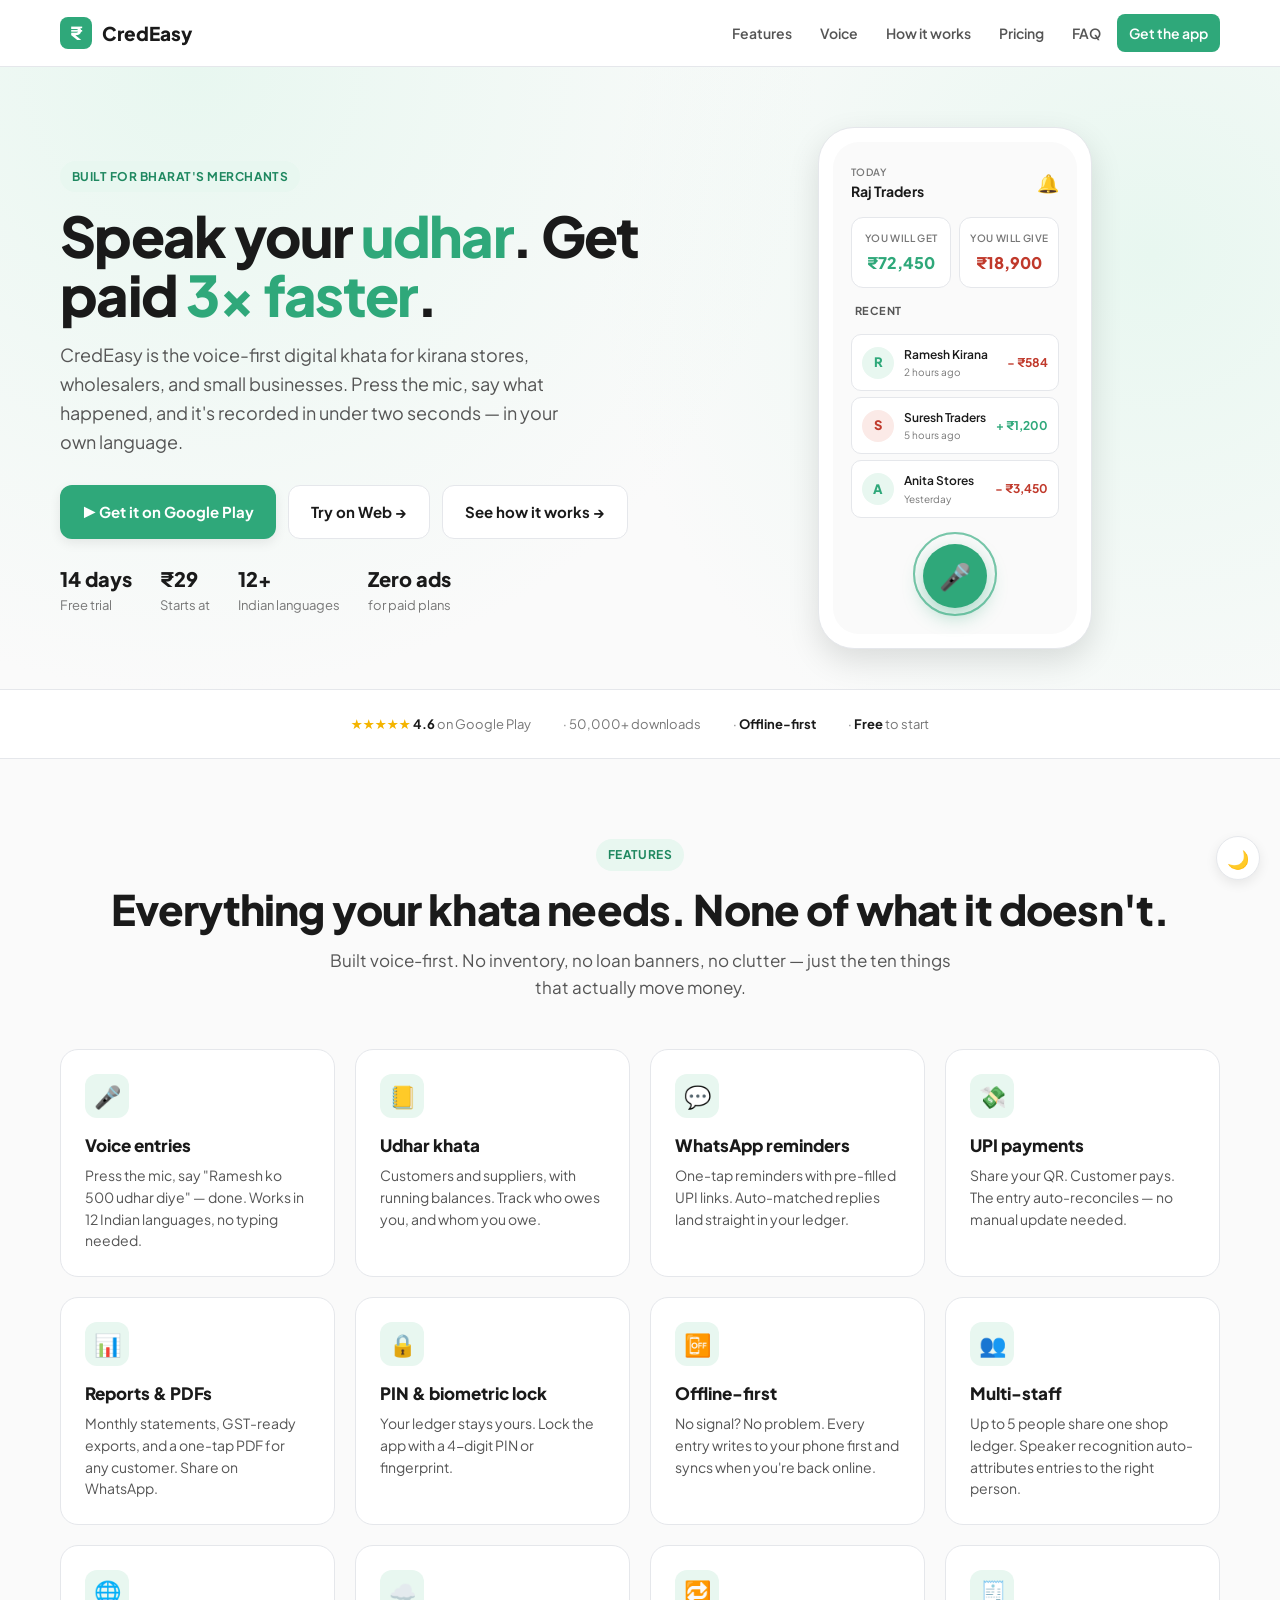
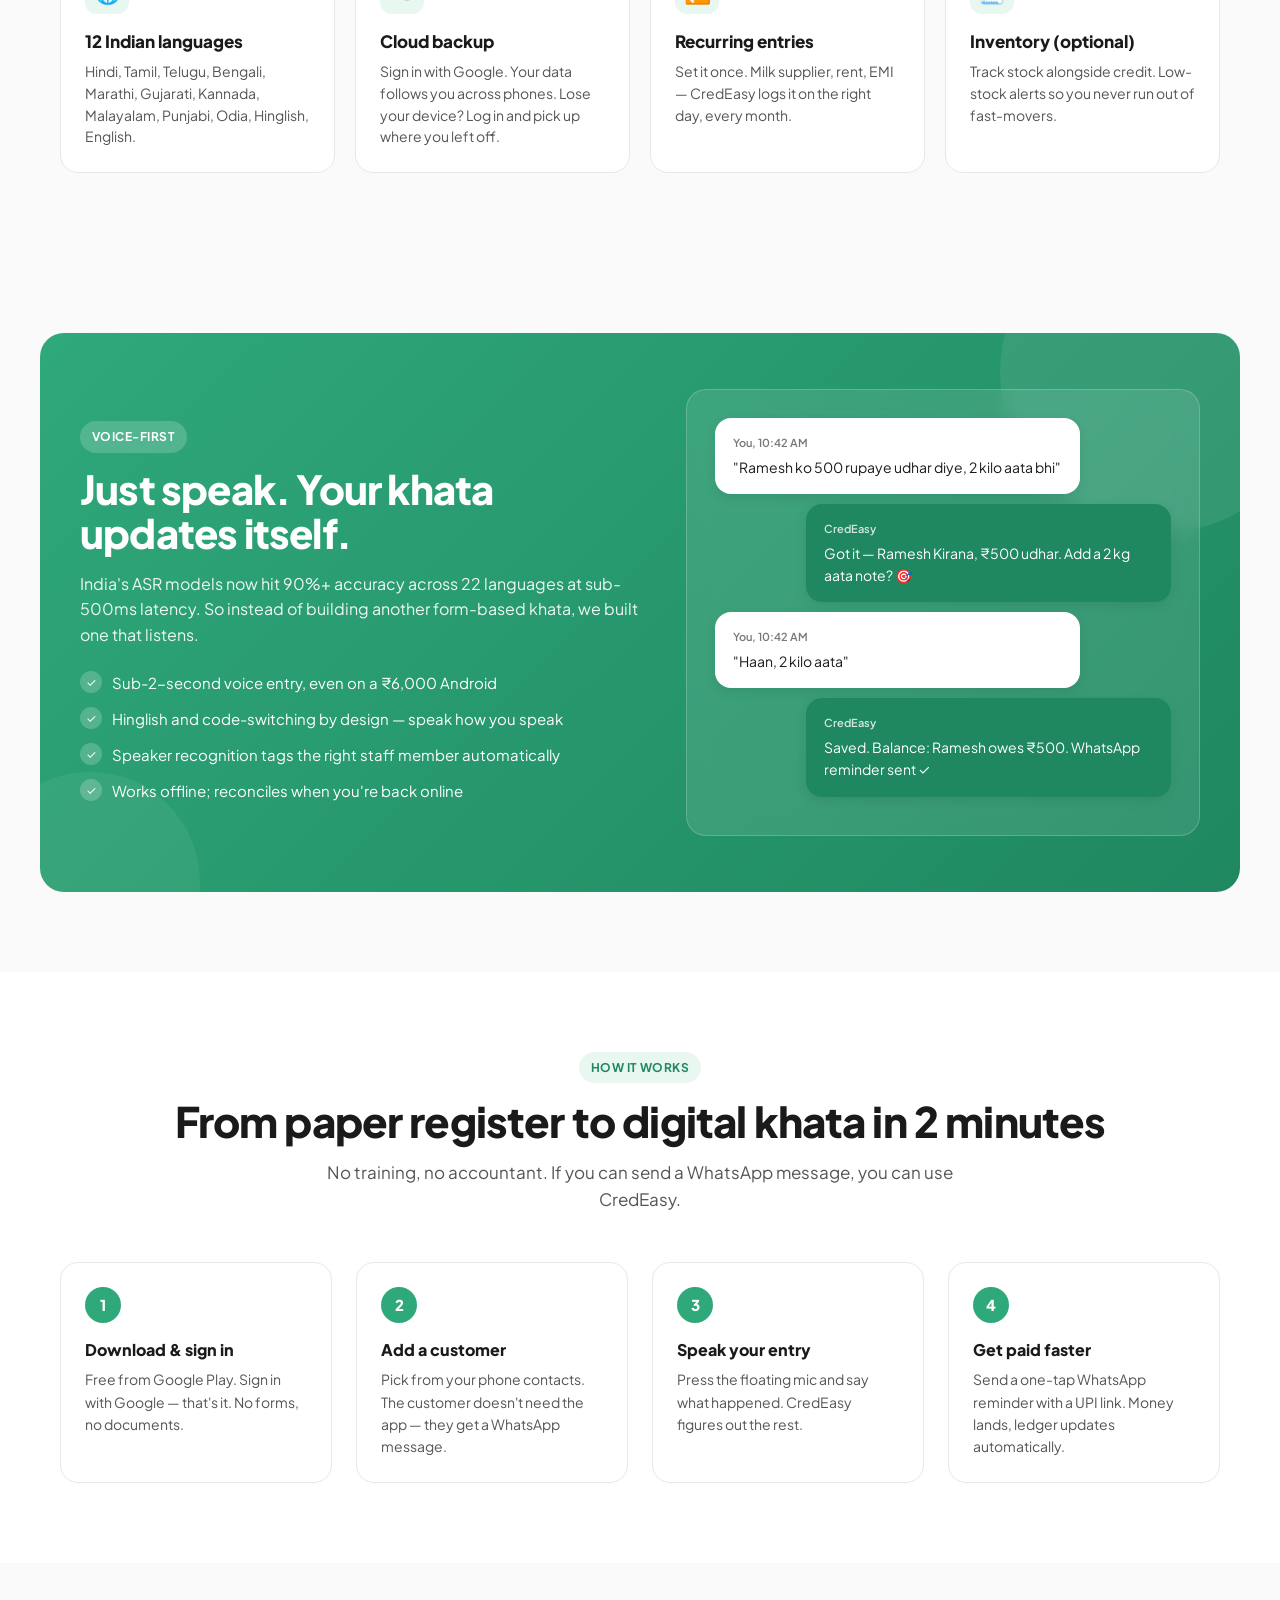
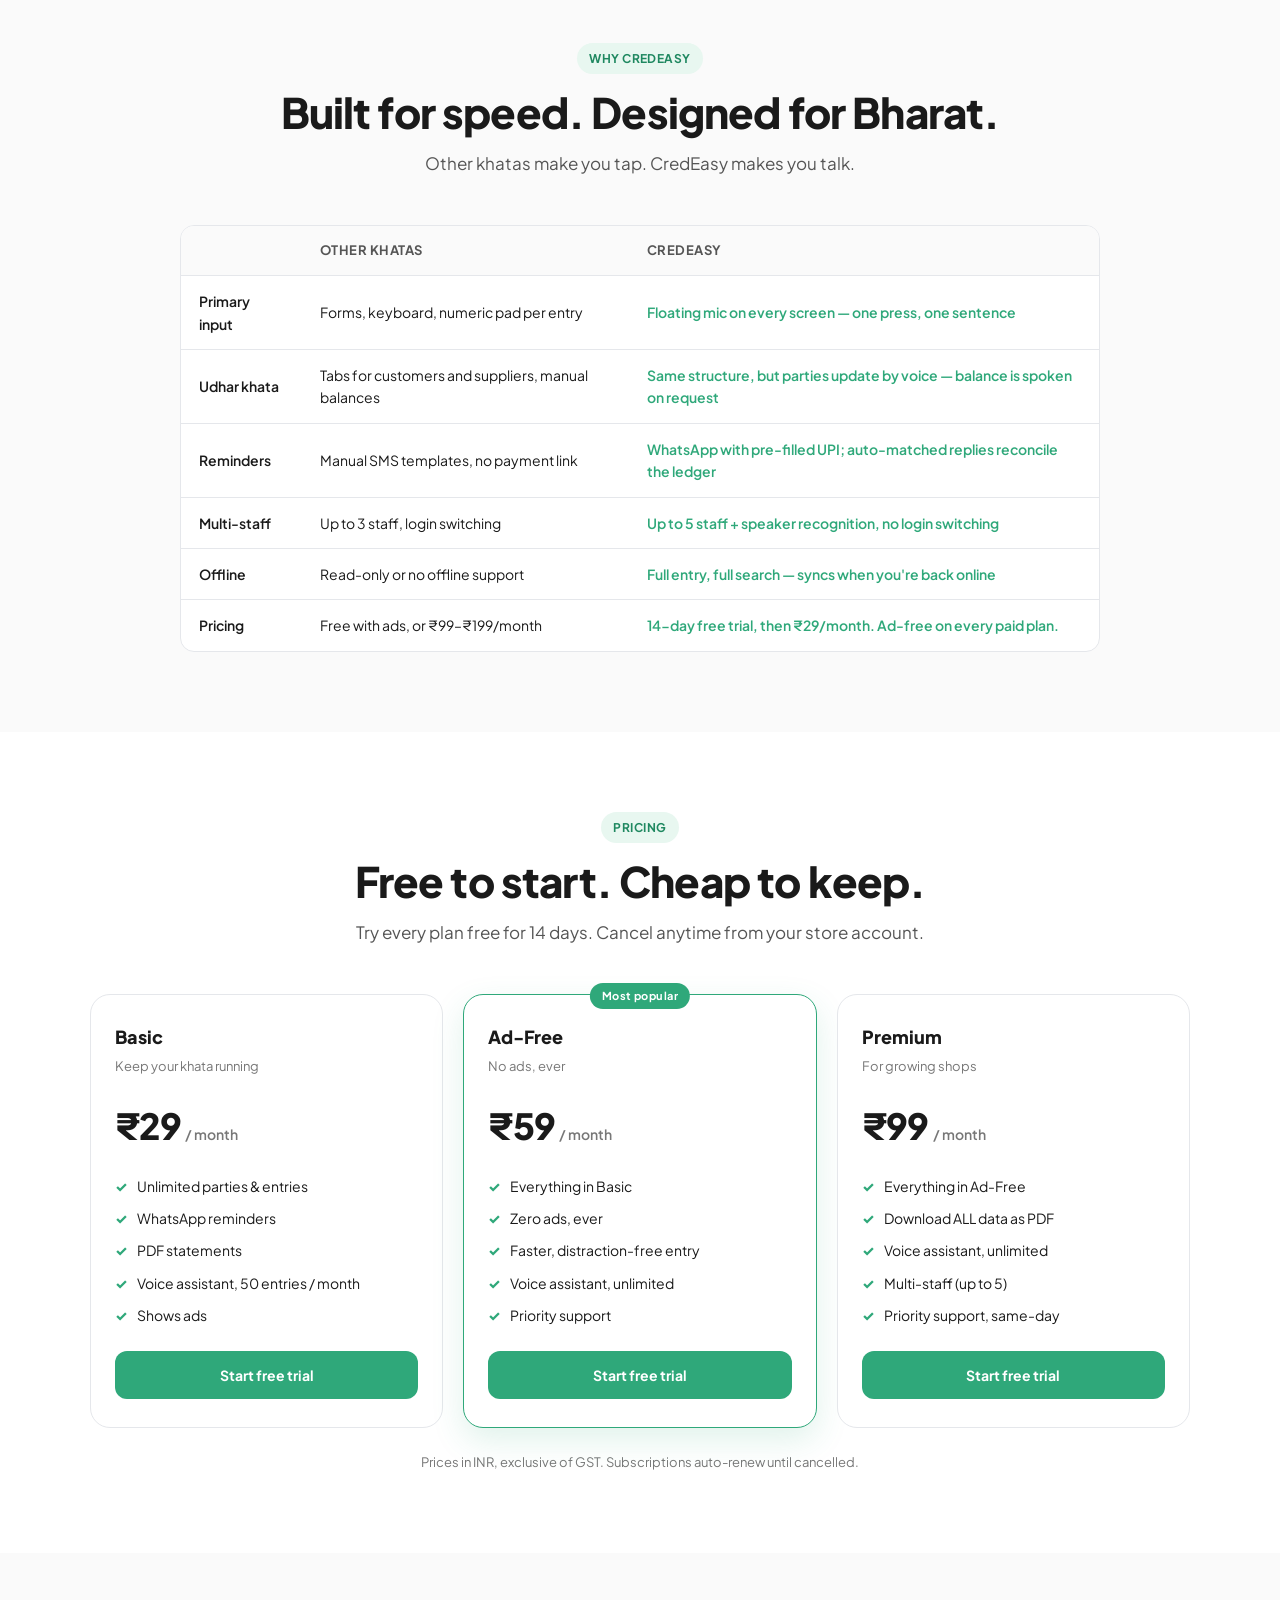
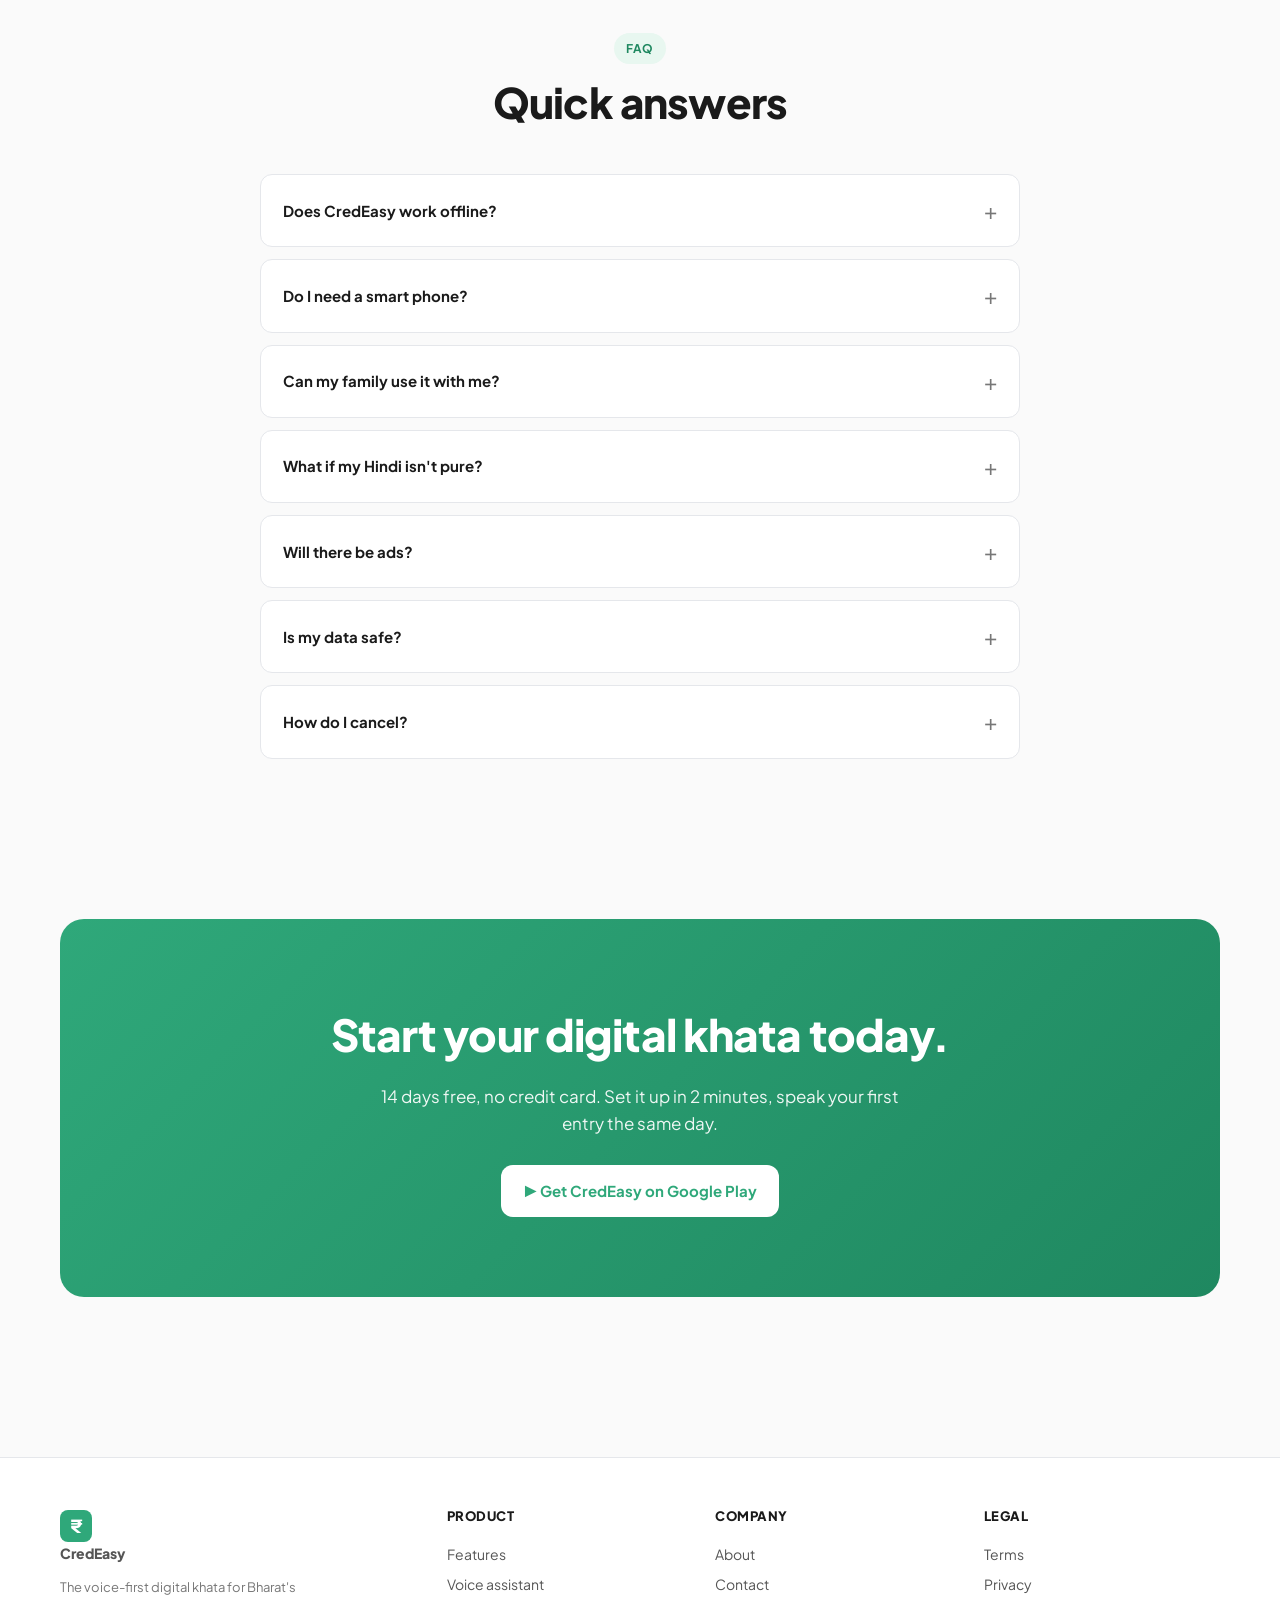
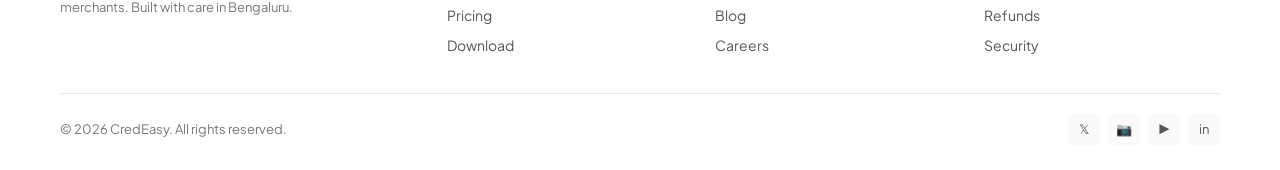
==== website/index.html @ c2b52884 "feat: Web SPA (website/app/), backend CRUD, UUID migration, Google OAuth fix Phase 4 — Web SPA at we" ====
<!doctype html>
<html lang="en">
<head>
  <meta charset="utf-8" />
  <meta name="viewport" content="width=device-width, initial-scale=1, viewport-fit=cover" />
  <title>CredEasy — Digital Khata & Udhar Ledger for India's Shopkeepers</title>
  <meta name="description" content="CredEasy is India's voice-first digital khata app. Track udhar, send WhatsApp reminders, and get paid 3x faster. Built for kirana stores, wholesalers, and small businesses. Free to start." />
  <meta name="keywords" content="khata app, udhar bahi khata, khatabook, digital ledger, voice khata, India small business, kirana credit tracker" />
  <meta property="og:title" content="CredEasy — Voice-First Digital Khata" />
  <meta property="og:description" content="Speak your udhar, send WhatsApp reminders, get paid faster. India's fastest digital khata for shopkeepers." />
  <meta property="og:type" content="website" />
  <meta name="theme-color" content="#2FA87A" />
  <link rel="icon" href="data:image/svg+xml,%3Csvg xmlns='http://www.w3.org/2000/svg' viewBox='0 0 100 100'%3E%3Crect width='100' height='100' rx='20' fill='%232FA87A'/%3E%3Ctext x='50' y='65' font-size='52' font-weight='800' text-anchor='middle' fill='white' font-family='sans-serif'%3E₹%3C/text%3E%3C/svg%3E" />
  <link href="https://fonts.googleapis.com/css2?family=Plus+Jakarta+Sans:wght@400;500;600;700;800&family=Inter:wght@400;500;600;700&display=swap" rel="stylesheet" />
  <style>
    /* ── Tokens ─────────────────────────────────────────── */
    :root {
      --primary: #2FA87A;
      --primary-dark: #1F8860;
      --primary-light: #E8F7F0;
      --red: #C0392B;
      --red-light: #FBEAE7;
      --green: #2FA87A;
      --green-light: #E8F7F0;
      --text: #1A1A1A;
      --text-secondary: #555555;
      --text-muted: #777777;
      --border: #E5E7EB;
      --background: #FAFAFA;
      --surface: #FFFFFF;
      --shadow-sm: 0 1px 2px rgba(0,0,0,0.04);
      --shadow-md: 0 4px 12px rgba(0,0,0,0.08);
      --shadow-lg: 0 12px 32px rgba(0,0,0,0.12);
      --radius-sm: 8px;
      --radius-md: 12px;
      --radius-lg: 16px;
      --radius-xl: 24px;
      --font: 'Plus Jakarta Sans', 'Inter', -apple-system, BlinkMacSystemFont, sans-serif;
    }
    @media (prefers-color-scheme: dark) {
      :root:not([data-theme="light"]) {
        --text: #F1F1F1;
        --text-secondary: #B5B5B5;
        --text-muted: #888888;
        --border: #2A2A2A;
        --background: #0E0E0E;
        --surface: #181818;
        --primary-light: #102A1F;
        --red-light: #2A1410;
        --shadow-sm: 0 1px 2px rgba(0,0,0,0.4);
        --shadow-md: 0 4px 12px rgba(0,0,0,0.5);
        --shadow-lg: 0 12px 32px rgba(0,0,0,0.6);
      }
    }
    :root[data-theme="dark"] {
      --text: #F1F1F1;
      --text-secondary: #B5B5B5;
      --text-muted: #888888;
      --border: #2A2A2A;
      --background: #0E0E0E;
      --surface: #181818;
      --primary-light: #102A1F;
      --red-light: #2A1410;
      --shadow-sm: 0 1px 2px rgba(0,0,0,0.4);
      --shadow-md: 0 4px 12px rgba(0,0,0,0.5);
      --shadow-lg: 0 12px 32px rgba(0,0,0,0.6);
    }

    * { box-sizing: border-box; margin: 0; padding: 0; }
    html { scroll-behavior: smooth; -webkit-text-size-adjust: 100%; }
    body {
      font-family: var(--font);
      background: var(--background);
      color: var(--text);
      line-height: 1.6;
      -webkit-font-smoothing: antialiased;
      overflow-x: hidden;
    }
    a { color: var(--primary); text-decoration: none; }
    a:hover { text-decoration: underline; }
    button { font-family: inherit; cursor: pointer; border: none; background: none; }
    img { max-width: 100%; display: block; }

    /* ── Nav ────────────────────────────────────────────── */
    nav {
      position: sticky;
      top: 0;
      z-index: 100;
      background: var(--surface);
      border-bottom: 1px solid var(--border);
      backdrop-filter: saturate(180%) blur(8px);
    }
    .nav-inner {
      max-width: 1200px;
      margin: 0 auto;
      padding: 14px 20px;
      display: flex;
      align-items: center;
      justify-content: space-between;
      gap: 16px;
    }
    .brand {
      display: flex;
      align-items: center;
      gap: 10px;
      font-weight: 800;
      font-size: 19px;
      color: var(--text);
    }
    .brand:hover { text-decoration: none; }
    .brand-mark {
      width: 32px; height: 32px;
      border-radius: 8px;
      background: var(--primary);
      color: white;
      display: grid;
      place-items: center;
      font-weight: 800;
      font-size: 18px;
    }
    .nav-links { display: flex; gap: 4px; align-items: center; }
    .nav-links a {
      color: var(--text-secondary);
      font-weight: 600;
      font-size: 14px;
      padding: 8px 12px;
      border-radius: 8px;
    }
    .nav-links a:hover { background: var(--primary-light); color: var(--primary); text-decoration: none; }
    .nav-cta {
      background: var(--primary);
      color: white !important;
      padding: 9px 16px;
      border-radius: 8px;
      font-weight: 700;
      font-size: 14px;
    }
    .nav-cta:hover { background: var(--primary-dark); text-decoration: none; }
    @media (max-width: 720px) {
      .nav-links a:not(.nav-cta) { display: none; }
    }

    /* ── Layout helpers ────────────────────────────────── */
    .container { max-width: 1200px; margin: 0 auto; padding: 0 20px; }
    .eyebrow {
      display: inline-block;
      background: var(--primary-light);
      color: var(--primary-dark);
      font-weight: 700;
      font-size: 12px;
      letter-spacing: 0.04em;
      text-transform: uppercase;
      padding: 6px 12px;
      border-radius: 100px;
      margin-bottom: 14px;
    }
    .section { padding: 80px 0; }
    .section-tight { padding: 56px 0; }
    .section-title {
      font-size: clamp(28px, 4vw, 42px);
      font-weight: 800;
      line-height: 1.15;
      letter-spacing: -0.02em;
      margin-bottom: 14px;
    }
    .section-sub {
      font-size: 17px;
      color: var(--text-secondary);
      max-width: 640px;
      line-height: 1.6;
    }
    .section-head { text-align: center; margin-bottom: 48px; }
    .section-head .section-sub { margin-left: auto; margin-right: auto; }

    /* ── Hero ───────────────────────────────────────────── */
    .hero {
      position: relative;
      padding: 60px 0 40px;
      background:
        radial-gradient(circle at 15% 0%, var(--primary-light) 0%, transparent 50%),
        radial-gradient(circle at 90% 30%, var(--primary-light) 0%, transparent 45%),
        var(--background);
      overflow: hidden;
    }
    .hero-grid {
      display: grid;
      grid-template-columns: 1.1fr 1fr;
      gap: 48px;
      align-items: center;
    }
    @media (max-width: 880px) {
      .hero-grid { grid-template-columns: 1fr; gap: 32px; }
    }
    .hero-title {
      font-size: clamp(36px, 6vw, 56px);
      font-weight: 800;
      line-height: 1.05;
      letter-spacing: -0.03em;
      margin-bottom: 18px;
    }
    .hero-title em { color: var(--primary); font-style: normal; }
    .hero-sub {
      font-size: 18px;
      color: var(--text-secondary);
      margin-bottom: 28px;
      max-width: 520px;
    }
    .hero-ctas { display: flex; flex-wrap: wrap; gap: 12px; margin-bottom: 24px; }
    .btn {
      display: inline-flex;
      align-items: center;
      gap: 10px;
      padding: 14px 22px;
      border-radius: 12px;
      font-weight: 700;
      font-size: 15px;
      transition: transform 0.1s ease, box-shadow 0.15s ease;
      cursor: pointer;
    }
    .btn:hover { transform: translateY(-1px); text-decoration: none; }
    .btn-primary { background: var(--primary); color: white; box-shadow: var(--shadow-md); }
    .btn-primary:hover { background: var(--primary-dark); }
    .btn-secondary { background: var(--surface); color: var(--text); border: 1.5px solid var(--border); }
    .btn-secondary:hover { border-color: var(--primary); color: var(--primary); }
    .hero-stats {
      display: flex;
      gap: 28px;
      flex-wrap: wrap;
      font-size: 13px;
      color: var(--text-muted);
    }
    .hero-stats b { color: var(--text); font-size: 20px; display: block; font-weight: 800; }

    /* Phone mockup */
    .phone-mockup {
      position: relative;
      max-width: 340px;
      margin: 0 auto;
    }
    .phone-frame {
      position: relative;
      background: var(--surface);
      border-radius: 36px;
      padding: 14px;
      box-shadow: var(--shadow-lg);
      border: 1px solid var(--border);
    }
    .phone-screen {
      background: var(--background);
      border-radius: 26px;
      padding: 22px 18px 26px;
      min-height: 460px;
      display: flex;
      flex-direction: column;
      gap: 14px;
    }
    .phone-header {
      display: flex;
      align-items: center;
      justify-content: space-between;
      font-size: 12px;
      color: var(--text-muted);
    }
    .phone-header b { color: var(--text); font-size: 14px; }
    .phone-summary {
      display: grid;
      grid-template-columns: 1fr 1fr;
      gap: 8px;
    }
    .phone-card {
      background: var(--surface);
      border-radius: 12px;
      padding: 12px 10px;
      border: 1px solid var(--border);
      text-align: center;
    }
    .phone-card .label { font-size: 10px; color: var(--text-muted); font-weight: 600; text-transform: uppercase; letter-spacing: 0.04em; }
    .phone-card .amount { font-size: 16px; font-weight: 800; margin-top: 4px; }
    .phone-card.green .amount { color: var(--green); }
    .phone-card.red .amount { color: var(--red); }
    .phone-list { display: flex; flex-direction: column; gap: 6px; flex: 1; }
    .phone-row {
      display: flex;
      align-items: center;
      gap: 10px;
      padding: 10px;
      background: var(--surface);
      border-radius: 10px;
      border: 1px solid var(--border);
    }
    .phone-avatar {
      width: 32px; height: 32px;
      border-radius: 50%;
      background: var(--primary-light);
      color: var(--primary);
      display: grid;
      place-items: center;
      font-weight: 800;
      font-size: 13px;
    }
    .phone-row .who { font-size: 12px; font-weight: 600; flex: 1; }
    .phone-row .what { font-size: 10px; color: var(--text-muted); }
    .phone-row .amt { font-size: 12px; font-weight: 700; }
    .phone-row .amt.give { color: var(--red); }
    .phone-row .amt.get { color: var(--green); }
    .phone-fab {
      align-self: center;
      width: 64px; height: 64px;
      border-radius: 50%;
      background: var(--primary);
      color: white;
      display: grid;
      place-items: center;
      font-size: 26px;
      box-shadow: 0 8px 20px rgba(47, 168, 122, 0.4);
      margin-top: 4px;
    }
    /* Voice pulse rings around mic */
    .mic-wrap {
      position: relative;
      display: grid;
      place-items: center;
    }
    .mic-wrap::before, .mic-wrap::after {
      content: '';
      position: absolute;
      width: 80px; height: 80px;
      border-radius: 50%;
      border: 2px solid var(--primary);
      opacity: 0.4;
      animation: pulse 2.4s ease-out infinite;
    }
    .mic-wrap::after { animation-delay: 1.2s; }
    @keyframes pulse {
      0% { transform: scale(0.6); opacity: 0.6; }
      100% { transform: scale(1.4); opacity: 0; }
    }

    /* ── Logos / trust bar ─────────────────────────────── */
    .trust-bar {
      background: var(--surface);
      border-top: 1px solid var(--border);
      border-bottom: 1px solid var(--border);
      padding: 24px 0;
    }
    .trust-bar-inner {
      display: flex;
      align-items: center;
      justify-content: center;
      flex-wrap: wrap;
      gap: 32px;
      font-size: 13px;
      color: var(--text-muted);
    }
    .trust-bar b { color: var(--text); }
    .stars { color: #F4B400; letter-spacing: 1px; }

    /* ── Features grid ─────────────────────────────────── */
    .features {
      display: grid;
      grid-template-columns: repeat(auto-fit, minmax(260px, 1fr));
      gap: 20px;
    }
    .feature {
      background: var(--surface);
      border: 1px solid var(--border);
      border-radius: 18px;
      padding: 24px;
      transition: transform 0.15s ease, box-shadow 0.15s ease, border-color 0.15s ease;
    }
    .feature:hover {
      transform: translateY(-2px);
      box-shadow: var(--shadow-md);
      border-color: var(--primary);
    }
    .feature-icon {
      width: 44px; height: 44px;
      border-radius: 12px;
      background: var(--primary-light);
      color: var(--primary);
      display: grid;
      place-items: center;
      font-size: 22px;
      margin-bottom: 14px;
    }
    .feature h3 { font-size: 17px; font-weight: 800; margin-bottom: 6px; }
    .feature p { font-size: 14px; color: var(--text-secondary); line-height: 1.55; }

    /* ── Voice section ─────────────────────────────────── */
    .voice-section {
      background: linear-gradient(135deg, var(--primary) 0%, var(--primary-dark) 100%);
      color: white;
      border-radius: 24px;
      padding: 56px 40px;
      margin: 0 20px;
      max-width: 1200px;
      margin-left: auto;
      margin-right: auto;
      display: grid;
      grid-template-columns: 1.1fr 1fr;
      gap: 40px;
      align-items: center;
      position: relative;
      overflow: hidden;
    }
    .voice-section::before {
      content: '';
      position: absolute;
      width: 320px; height: 320px;
      border-radius: 50%;
      background: rgba(255,255,255,0.08);
      top: -120px; right: -80px;
    }
    .voice-section::after {
      content: '';
      position: absolute;
      width: 220px; height: 220px;
      border-radius: 50%;
      background: rgba(255,255,255,0.06);
      bottom: -100px; left: -60px;
    }
    @media (max-width: 880px) {
      .voice-section { grid-template-columns: 1fr; padding: 40px 24px; }
    }
    .voice-section h2 {
      font-size: clamp(28px, 4vw, 40px);
      font-weight: 800;
      line-height: 1.1;
      letter-spacing: -0.02em;
      margin-bottom: 16px;
    }
    .voice-section p { font-size: 16px; opacity: 0.92; line-height: 1.6; margin-bottom: 24px; }
    .voice-bullets { list-style: none; display: flex; flex-direction: column; gap: 12px; }
    .voice-bullets li { display: flex; align-items: flex-start; gap: 10px; font-size: 15px; }
    .voice-bullets .check {
      width: 22px; height: 22px;
      border-radius: 50%;
      background: rgba(255,255,255,0.2);
      display: grid;
      place-items: center;
      flex-shrink: 0;
      font-size: 12px;
    }
    .voice-visual {
      position: relative;
      z-index: 1;
      background: rgba(255,255,255,0.1);
      backdrop-filter: blur(10px);
      border: 1px solid rgba(255,255,255,0.2);
      border-radius: 20px;
      padding: 28px;
    }
    .voice-bubble {
      background: white;
      color: var(--text);
      border-radius: 16px;
      padding: 16px 18px;
      margin-bottom: 10px;
      font-size: 14px;
      box-shadow: var(--shadow-md);
      max-width: 80%;
    }
    .voice-bubble .who { font-size: 11px; color: var(--text-muted); margin-bottom: 4px; font-weight: 600; }
    .voice-bubble.user { background: var(--primary-dark); color: white; margin-left: auto; }

    /* ── How it works ──────────────────────────────────── */
    .steps {
      display: grid;
      grid-template-columns: repeat(auto-fit, minmax(220px, 1fr));
      gap: 24px;
      position: relative;
    }
    .step {
      position: relative;
      padding: 24px;
      background: var(--surface);
      border: 1px solid var(--border);
      border-radius: 18px;
    }
    .step-num {
      width: 36px; height: 36px;
      border-radius: 50%;
      background: var(--primary);
      color: white;
      display: grid;
      place-items: center;
      font-weight: 800;
      font-size: 15px;
      margin-bottom: 14px;
    }
    .step h3 { font-size: 16px; font-weight: 800; margin-bottom: 6px; }
    .step p { font-size: 14px; color: var(--text-secondary); }

    /* ── Comparison table ──────────────────────────────── */
    .compare-wrap {
      max-width: 920px;
      margin: 0 auto;
      overflow-x: auto;
    }
    .compare {
      width: 100%;
      border-collapse: separate;
      border-spacing: 0;
      background: var(--surface);
      border: 1px solid var(--border);
      border-radius: 14px;
      overflow: hidden;
    }
    .compare th, .compare td {
      padding: 14px 18px;
      text-align: left;
      font-size: 14px;
      border-bottom: 1px solid var(--border);
    }
    .compare th {
      background: var(--background);
      font-weight: 700;
      font-size: 13px;
      color: var(--text-secondary);
      text-transform: uppercase;
      letter-spacing: 0.04em;
    }
    .compare td.us { color: var(--primary); font-weight: 600; }
    .compare tr:last-child td { border-bottom: none; }
    .compare td:first-child { font-weight: 600; }

    /* ── Pricing ───────────────────────────────────────── */
    .pricing {
      display: grid;
      grid-template-columns: repeat(auto-fit, minmax(260px, 1fr));
      gap: 20px;
      max-width: 1100px;
      margin: 0 auto;
    }
    .plan {
      background: var(--surface);
      border: 1.5px solid var(--border);
      border-radius: 20px;
      padding: 28px 24px;
      position: relative;
      display: flex;
      flex-direction: column;
    }
    .plan.featured {
      border-color: var(--primary);
      box-shadow: 0 12px 32px rgba(47, 168, 122, 0.15);
    }
    .plan.featured::before {
      content: 'Most popular';
      position: absolute;
      top: -12px; left: 50%;
      transform: translateX(-50%);
      background: var(--primary);
      color: white;
      padding: 4px 12px;
      border-radius: 100px;
      font-size: 11px;
      font-weight: 700;
      letter-spacing: 0.04em;
    }
    .plan-name { font-size: 18px; font-weight: 800; margin-bottom: 4px; }
    .plan-blurb { font-size: 13px; color: var(--text-muted); margin-bottom: 20px; }
    .plan-price {
      display: flex;
      align-items: baseline;
      gap: 4px;
      margin-bottom: 20px;
    }
    .plan-price .num { font-size: 36px; font-weight: 800; letter-spacing: -0.02em; }
    .plan-price .per { color: var(--text-muted); font-size: 14px; font-weight: 600; }
    .plan-features {
      list-style: none;
      display: flex;
      flex-direction: column;
      gap: 10px;
      margin-bottom: 24px;
      flex: 1;
    }
    .plan-features li {
      display: flex;
      align-items: flex-start;
      gap: 10px;
      font-size: 14px;
      color: var(--text);
    }
    .plan-features .check {
      color: var(--primary);
      font-weight: 800;
      flex-shrink: 0;
    }
    .plan-cta {
      width: 100%;
      padding: 13px;
      border-radius: 12px;
      font-weight: 700;
      font-size: 14px;
      text-align: center;
    }
    .plan-cta.primary { background: var(--primary); color: white; }
    .plan-cta.primary:hover { background: var(--primary-dark); text-decoration: none; }
    .plan-cta.secondary { background: var(--primary-light); color: var(--primary); }
    .plan-cta.secondary:hover { background: var(--primary); color: white; text-decoration: none; }
    .plan-features li.disabled { color: var(--text-muted); }
    .plan-features li.disabled .check { color: var(--text-muted); }

    /* ── FAQ ───────────────────────────────────────────── */
    .faq { max-width: 760px; margin: 0 auto; display: flex; flex-direction: column; gap: 12px; }
    .faq-item {
      background: var(--surface);
      border: 1px solid var(--border);
      border-radius: 12px;
      padding: 18px 22px;
      transition: border-color 0.15s ease;
    }
    .faq-item[open] { border-color: var(--primary); }
    .faq-item summary {
      list-style: none;
      cursor: pointer;
      font-weight: 700;
      font-size: 15px;
      display: flex;
      align-items: center;
      justify-content: space-between;
      gap: 16px;
    }
    .faq-item summary::-webkit-details-marker { display: none; }
    .faq-item summary::after {
      content: '+';
      font-size: 22px;
      font-weight: 400;
      color: var(--text-muted);
      transition: transform 0.2s ease;
    }
    .faq-item[open] summary::after { content: '−'; color: var(--primary); }
    .faq-item p {
      margin-top: 12px;
      color: var(--text-secondary);
      font-size: 14px;
      line-height: 1.6;
    }

    /* ── Final CTA ─────────────────────────────────────── */
    .final-cta {
      background: linear-gradient(135deg, var(--primary) 0%, var(--primary-dark) 100%);
      color: white;
      text-align: center;
      padding: 80px 20px;
      border-radius: 24px;
      max-width: 1200px;
      margin: 0 auto;
    }
    .final-cta h2 {
      font-size: clamp(28px, 4.5vw, 44px);
      font-weight: 800;
      letter-spacing: -0.02em;
      margin-bottom: 14px;
    }
    .final-cta p { font-size: 17px; opacity: 0.92; margin-bottom: 28px; max-width: 560px; margin-left: auto; margin-right: auto; }
    .final-cta .btn-secondary {
      background: white;
      color: var(--primary);
      border: none;
    }
    .final-cta .btn-secondary:hover { background: var(--primary-light); }

    /* ── Footer ────────────────────────────────────────── */
    footer {
      background: var(--surface);
      border-top: 1px solid var(--border);
      padding: 48px 0 24px;
      margin-top: 80px;
    }
    .footer-grid {
      display: grid;
      grid-template-columns: 1.5fr 1fr 1fr 1fr;
      gap: 32px;
      margin-bottom: 32px;
    }
    @media (max-width: 720px) {
      .footer-grid { grid-template-columns: 1fr 1fr; }
    }
    .footer-col h4 { font-size: 13px; font-weight: 800; margin-bottom: 12px; text-transform: uppercase; letter-spacing: 0.04em; }
    .footer-col a { display: block; color: var(--text-secondary); font-size: 14px; padding: 4px 0; }
    .footer-col a:hover { color: var(--primary); text-decoration: none; }
    .footer-tag { font-size: 13px; color: var(--text-muted); line-height: 1.6; max-width: 280px; margin-top: 8px; }
    .footer-bottom {
      border-top: 1px solid var(--border);
      padding-top: 20px;
      display: flex;
      justify-content: space-between;
      align-items: center;
      flex-wrap: wrap;
      gap: 12px;
      font-size: 13px;
      color: var(--text-muted);
    }
    .footer-social { display: flex; gap: 8px; }
    .footer-social a {
      width: 32px; height: 32px;
      border-radius: 8px;
      background: var(--background);
      display: grid;
      place-items: center;
      color: var(--text-secondary);
    }
    .footer-social a:hover { background: var(--primary-light); color: var(--primary); }

    /* ── Theme toggle ──────────────────────────────────── */
    .theme-toggle {
      position: fixed;
      bottom: 20px;
      right: 20px;
      z-index: 50;
      width: 44px; height: 44px;
      border-radius: 50%;
      background: var(--surface);
      border: 1px solid var(--border);
      box-shadow: var(--shadow-md);
      display: grid;
      place-items: center;
      font-size: 18px;
    }
    .theme-toggle:hover { background: var(--primary-light); }
  </style>
</head>
<body>
  <!-- ── Nav ──────────────────────────────────────────────── -->
  <nav>
    <div class="nav-inner">
      <a class="brand" href="#top">
        <span class="brand-mark">₹</span>
        CredEasy
      </a>
      <div class="nav-links">
        <a href="#features">Features</a>
        <a href="#voice">Voice</a>
        <a href="#how">How it works</a>
        <a href="#pricing">Pricing</a>
        <a href="#faq">FAQ</a>
        <a class="nav-cta" href="#download">Get the app</a>
      </div>
    </div>
  </nav>

  <!-- ── Hero ─────────────────────────────────────────────── -->
  <header class="hero" id="top">
    <div class="container">
      <div class="hero-grid">
        <div>
          <span class="eyebrow">Built for Bharat's merchants</span>
          <h1 class="hero-title">Speak your <em>udhar</em>. Get paid <em>3× faster</em>.</h1>
          <p class="hero-sub">
            CredEasy is the voice-first digital khata for kirana stores, wholesalers, and small businesses. Press the mic, say what happened, and it's recorded in under two seconds — in your own language.
          </p>
          <div class="hero-ctas" id="download">
            <a class="btn btn-primary" href="https://play.google.com/store" target="_blank" rel="noopener">
              ▶ Get it on Google Play
            </a>
            <a class="btn btn-secondary" href="app/">Try on Web →</a>
            <a class="btn btn-secondary" href="#how">
              See how it works →
            </a>
          </div>
          <div class="hero-stats">
            <div><b>14 days</b>Free trial</div>
            <div><b>₹29</b>Starts at</div>
            <div><b>12+</b>Indian languages</div>
            <div><b>Zero ads</b>for paid plans</div>
          </div>
        </div>

        <div class="phone-mockup">
          <div class="phone-frame">
            <div class="phone-screen">
              <div class="phone-header">
                <div>
                  <div style="font-size:10px;color:var(--text-muted);text-transform:uppercase;letter-spacing:0.04em;font-weight:600">Today</div>
                  <b>Raj Traders</b>
                </div>
                <div style="font-size:18px">🔔</div>
              </div>

              <div class="phone-summary">
                <div class="phone-card green">
                  <div class="label">You will get</div>
                  <div class="amount">₹72,450</div>
                </div>
                <div class="phone-card red">
                  <div class="label">You will give</div>
                  <div class="amount">₹18,900</div>
                </div>
              </div>

              <div style="font-size:11px;font-weight:700;color:var(--text-secondary);text-transform:uppercase;letter-spacing:0.04em;padding:0 4px">Recent</div>

              <div class="phone-list">
                <div class="phone-row">
                  <div class="phone-avatar">R</div>
                  <div style="flex:1">
                    <div class="who">Ramesh Kirana</div>
                    <div class="what">2 hours ago</div>
                  </div>
                  <div class="amt give">− ₹584</div>
                </div>
                <div class="phone-row">
                  <div class="phone-avatar" style="background:var(--red-light);color:var(--red)">S</div>
                  <div style="flex:1">
                    <div class="who">Suresh Traders</div>
                    <div class="what">5 hours ago</div>
                  </div>
                  <div class="amt get">+ ₹1,200</div>
                </div>
                <div class="phone-row">
                  <div class="phone-avatar">A</div>
                  <div style="flex:1">
                    <div class="who">Anita Stores</div>
                    <div class="what">Yesterday</div>
                  </div>
                  <div class="amt give">− ₹3,450</div>
                </div>
              </div>

              <div class="mic-wrap" style="margin-top:8px">
                <div class="phone-fab">🎤</div>
              </div>
            </div>
          </div>
        </div>
      </div>
    </div>
  </header>

  <!-- ── Trust bar ────────────────────────────────────────── -->
  <div class="trust-bar">
    <div class="container trust-bar-inner">
      <div><span class="stars">★★★★★</span> <b>4.6</b> on Google Play</div>
      <div>· 50,000+ downloads</div>
      <div>· <b>Offline-first</b></div>
      <div>· <b>Free</b> to start</div>
    </div>
  </div>

  <!-- ── Features ─────────────────────────────────────────── -->
  <section class="section" id="features">
    <div class="container">
      <div class="section-head">
        <span class="eyebrow">Features</span>
        <h2 class="section-title">Everything your khata needs. None of what it doesn't.</h2>
        <p class="section-sub">
          Built voice-first. No inventory, no loan banners, no clutter — just the ten things that actually move money.
        </p>
      </div>

      <div class="features">
        <div class="feature">
          <div class="feature-icon">🎤</div>
          <h3>Voice entries</h3>
          <p>Press the mic, say "Ramesh ko 500 udhar diye" — done. Works in 12 Indian languages, no typing needed.</p>
        </div>
        <div class="feature">
          <div class="feature-icon">📒</div>
          <h3>Udhar khata</h3>
          <p>Customers and suppliers, with running balances. Track who owes you, and whom you owe.</p>
        </div>
        <div class="feature">
          <div class="feature-icon">💬</div>
          <h3>WhatsApp reminders</h3>
          <p>One-tap reminders with pre-filled UPI links. Auto-matched replies land straight in your ledger.</p>
        </div>
        <div class="feature">
          <div class="feature-icon">💸</div>
          <h3>UPI payments</h3>
          <p>Share your QR. Customer pays. The entry auto-reconciles — no manual update needed.</p>
        </div>
        <div class="feature">
          <div class="feature-icon">📊</div>
          <h3>Reports & PDFs</h3>
          <p>Monthly statements, GST-ready exports, and a one-tap PDF for any customer. Share on WhatsApp.</p>
        </div>
        <div class="feature">
          <div class="feature-icon">🔒</div>
          <h3>PIN & biometric lock</h3>
          <p>Your ledger stays yours. Lock the app with a 4-digit PIN or fingerprint.</p>
        </div>
        <div class="feature">
          <div class="feature-icon">📴</div>
          <h3>Offline-first</h3>
          <p>No signal? No problem. Every entry writes to your phone first and syncs when you're back online.</p>
        </div>
        <div class="feature">
          <div class="feature-icon">👥</div>
          <h3>Multi-staff</h3>
          <p>Up to 5 people share one shop ledger. Speaker recognition auto-attributes entries to the right person.</p>
        </div>
        <div class="feature">
          <div class="feature-icon">🌐</div>
          <h3>12 Indian languages</h3>
          <p>Hindi, Tamil, Telugu, Bengali, Marathi, Gujarati, Kannada, Malayalam, Punjabi, Odia, Hinglish, English.</p>
        </div>
        <div class="feature">
          <div class="feature-icon">☁️</div>
          <h3>Cloud backup</h3>
          <p>Sign in with Google. Your data follows you across phones. Lose your device? Log in and pick up where you left off.</p>
        </div>
        <div class="feature">
          <div class="feature-icon">🔁</div>
          <h3>Recurring entries</h3>
          <p>Set it once. Milk supplier, rent, EMI — CredEasy logs it on the right day, every month.</p>
        </div>
        <div class="feature">
          <div class="feature-icon">🧾</div>
          <h3>Inventory (optional)</h3>
          <p>Track stock alongside credit. Low-stock alerts so you never run out of fast-movers.</p>
        </div>
      </div>
    </div>
  </section>

  <!-- ── Voice section ────────────────────────────────────── -->
  <section class="section" id="voice">
    <div class="voice-section">
      <div style="position:relative;z-index:1">
        <span class="eyebrow" style="background:rgba(255,255,255,0.18);color:white">Voice-first</span>
        <h2>Just speak. Your khata updates itself.</h2>
        <p>
          India's ASR models now hit 90%+ accuracy across 22 languages at sub-500ms latency. So instead of building another form-based khata, we built one that listens.
        </p>
        <ul class="voice-bullets">
          <li><span class="check">✓</span> <span>Sub-2-second voice entry, even on a ₹6,000 Android</span></li>
          <li><span class="check">✓</span> <span>Hinglish and code-switching by design — speak how you speak</span></li>
          <li><span class="check">✓</span> <span>Speaker recognition tags the right staff member automatically</span></li>
          <li><span class="check">✓</span> <span>Works offline; reconciles when you're back online</span></li>
        </ul>
      </div>
      <div class="voice-visual">
        <div class="voice-bubble">
          <div class="who">You, 10:42 AM</div>
          "Ramesh ko 500 rupaye udhar diye, 2 kilo aata bhi"
        </div>
        <div class="voice-bubble user">
          <div class="who" style="color:rgba(255,255,255,0.8)">CredEasy</div>
          Got it — Ramesh Kirana, ₹500 udhar. Add a 2 kg aata note? 🎯
        </div>
        <div class="voice-bubble">
          <div class="who">You, 10:42 AM</div>
          "Haan, 2 kilo aata"
        </div>
        <div class="voice-bubble user">
          <div class="who" style="color:rgba(255,255,255,0.8)">CredEasy</div>
          Saved. Balance: Ramesh owes ₹500. WhatsApp reminder sent ✓
        </div>
      </div>
    </div>
  </section>

  <!-- ── How it works ─────────────────────────────────────── -->
  <section class="section" id="how" style="background:var(--surface)">
    <div class="container">
      <div class="section-head">
        <span class="eyebrow">How it works</span>
        <h2 class="section-title">From paper register to digital khata in 2 minutes</h2>
        <p class="section-sub">No training, no accountant. If you can send a WhatsApp message, you can use CredEasy.</p>
      </div>

      <div class="steps">
        <div class="step">
          <div class="step-num">1</div>
          <h3>Download & sign in</h3>
          <p>Free from Google Play. Sign in with Google — that's it. No forms, no documents.</p>
        </div>
        <div class="step">
          <div class="step-num">2</div>
          <h3>Add a customer</h3>
          <p>Pick from your phone contacts. The customer doesn't need the app — they get a WhatsApp message.</p>
        </div>
        <div class="step">
          <div class="step-num">3</div>
          <h3>Speak your entry</h3>
          <p>Press the floating mic and say what happened. CredEasy figures out the rest.</p>
        </div>
        <div class="step">
          <div class="step-num">4</div>
          <h3>Get paid faster</h3>
          <p>Send a one-tap WhatsApp reminder with a UPI link. Money lands, ledger updates automatically.</p>
        </div>
      </div>
    </div>
  </section>

  <!-- ── Comparison table ─────────────────────────────────── -->
  <section class="section">
    <div class="container">
      <div class="section-head">
        <span class="eyebrow">Why CredEasy</span>
        <h2 class="section-title">Built for speed. Designed for Bharat.</h2>
        <p class="section-sub">Other khatas make you tap. CredEasy makes you talk.</p>
      </div>

      <div class="compare-wrap">
        <table class="compare">
          <thead>
            <tr>
              <th></th>
              <th>Other khatas</th>
              <th>CredEasy</th>
            </tr>
          </thead>
          <tbody>
            <tr>
              <td>Primary input</td>
              <td>Forms, keyboard, numeric pad per entry</td>
              <td class="us">Floating mic on every screen — one press, one sentence</td>
            </tr>
            <tr>
              <td>Udhar khata</td>
              <td>Tabs for customers and suppliers, manual balances</td>
              <td class="us">Same structure, but parties update by voice — balance is spoken on request</td>
            </tr>
            <tr>
              <td>Reminders</td>
              <td>Manual SMS templates, no payment link</td>
              <td class="us">WhatsApp with pre-filled UPI; auto-matched replies reconcile the ledger</td>
            </tr>
            <tr>
              <td>Multi-staff</td>
              <td>Up to 3 staff, login switching</td>
              <td class="us">Up to 5 staff + speaker recognition, no login switching</td>
            </tr>
            <tr>
              <td>Offline</td>
              <td>Read-only or no offline support</td>
              <td class="us">Full entry, full search — syncs when you're back online</td>
            </tr>
            <tr>
              <td>Pricing</td>
              <td>Free with ads, or ₹99–₹199/month</td>
              <td class="us">14-day free trial, then ₹29/month. Ad-free on every paid plan.</td>
            </tr>
          </tbody>
        </table>
      </div>
    </div>
  </section>

  <!-- ── Pricing ──────────────────────────────────────────── -->
  <section class="section" id="pricing" style="background:var(--surface)">
    <div class="container">
      <div class="section-head">
        <span class="eyebrow">Pricing</span>
        <h2 class="section-title">Free to start. Cheap to keep.</h2>
        <p class="section-sub">Try every plan free for 14 days. Cancel anytime from your store account.</p>
      </div>

      <div class="pricing">
        <div class="plan">
          <div class="plan-name">Basic</div>
          <div class="plan-blurb">Keep your khata running</div>
          <div class="plan-price">
            <span class="num">₹29</span>
            <span class="per">/ month</span>
          </div>
          <ul class="plan-features">
            <li><span class="check">✓</span> Unlimited parties & entries</li>
            <li><span class="check">✓</span> WhatsApp reminders</li>
            <li><span class="check">✓</span> PDF statements</li>
            <li><span class="check">✓</span> Voice assistant, 50 entries / month</li>
            <li><span class="check">✓</span> Shows ads</li>
          </ul>
          <a class="plan-cta primary" href="#download">Start free trial</a>
        </div>

        <div class="plan featured">
          <div class="plan-name">Ad-Free</div>
          <div class="plan-blurb">No ads, ever</div>
          <div class="plan-price">
            <span class="num">₹59</span>
            <span class="per">/ month</span>
          </div>
          <ul class="plan-features">
            <li><span class="check">✓</span> Everything in Basic</li>
            <li><span class="check">✓</span> Zero ads, ever</li>
            <li><span class="check">✓</span> Faster, distraction-free entry</li>
            <li><span class="check">✓</span> Voice assistant, unlimited</li>
            <li><span class="check">✓</span> Priority support</li>
          </ul>
          <a class="plan-cta primary" href="#download">Start free trial</a>
        </div>

        <div class="plan">
          <div class="plan-name">Premium</div>
          <div class="plan-blurb">For growing shops</div>
          <div class="plan-price">
            <span class="num">₹99</span>
            <span class="per">/ month</span>
          </div>
          <ul class="plan-features">
            <li><span class="check">✓</span> Everything in Ad-Free</li>
            <li><span class="check">✓</span> Download ALL data as PDF</li>
            <li><span class="check">✓</span> Voice assistant, unlimited</li>
            <li><span class="check">✓</span> Multi-staff (up to 5)</li>
            <li><span class="check">✓</span> Priority support, same-day</li>
          </ul>
          <a class="plan-cta primary" href="#download">Start free trial</a>
        </div>
      </div>

      <p style="text-align:center;margin-top:24px;font-size:13px;color:var(--text-muted)">
        Prices in INR, exclusive of GST. Subscriptions auto-renew until cancelled.
      </p>
    </div>
  </section>

  <!-- ── FAQ ─────────────────────────────────────────────── -->
  <section class="section" id="faq">
    <div class="container">
      <div class="section-head">
        <span class="eyebrow">FAQ</span>
        <h2 class="section-title">Quick answers</h2>
      </div>

      <div class="faq">
        <details class="faq-item">
          <summary>Does CredEasy work offline?</summary>
          <p>Yes. Every entry writes to your phone first. When you're back online, CredEasy syncs to the cloud automatically. You can use the app for a full day with no signal.</p>
        </details>
        <details class="faq-item">
          <summary>Do I need a smart phone?</summary>
          <p>Android 8.0 or above. Any handset from the last five years (₹6,000+) will work smoothly. We're working on an iOS version — join the waitlist in the app.</p>
        </details>
        <details class="faq-item">
          <summary>Can my family use it with me?</summary>
          <p>Yes. Invite up to 5 people as staff from Settings. Speaker recognition auto-tags the right person on each entry — no login switching.</p>
        </details>
        <details class="faq-item">
          <summary>What if my Hindi isn't pure?</summary>
          <p>Good. Speak how you speak. CredEasy handles Hinglish and regional code-switching by design. The voice model was trained on real shopkeeper speech, not textbook Hindi.</p>
        </details>
        <details class="faq-item">
          <summary>Will there be ads?</summary>
          <p>Only on the ₹29 Basic plan. Every paid plan is ad-free — forever. Our business model is your subscription, not advertisers.</p>
        </details>
        <details class="faq-item">
          <summary>Is my data safe?</summary>
          <p>Yes. Your ledger is stored on your device and in our cloud backup. Phone lost or broken? Sign in on a new device and your data is right there. We never sell or share your data.</p>
        </details>
        <details class="faq-item">
          <summary>How do I cancel?</summary>
          <p>From your Google Play or App Store account → Subscriptions. Your plan stays active until the end of the current billing period. We don't bury the cancel button.</p>
        </details>
      </div>
    </div>
  </section>

  <!-- ── Final CTA ───────────────────────────────────────── -->
  <section class="section">
    <div class="container">
      <div class="final-cta">
        <h2>Start your digital khata today.</h2>
        <p>14 days free, no credit card. Set it up in 2 minutes, speak your first entry the same day.</p>
        <a class="btn btn-secondary" href="https://play.google.com/store" target="_blank" rel="noopener">
          ▶ Get CredEasy on Google Play
        </a>
      </div>
    </div>
  </section>

  <!-- ── Footer ──────────────────────────────────────────── -->
  <footer>
    <div class="container">
      <div class="footer-grid">
        <div class="footer-col">
          <a class="brand" href="#top">
            <span class="brand-mark">₹</span>
            CredEasy
          </a>
          <p class="footer-tag">
            The voice-first digital khata for Bharat's merchants. Built with care in Bengaluru.
          </p>
        </div>
        <div class="footer-col">
          <h4>Product</h4>
          <a href="#features">Features</a>
          <a href="#voice">Voice assistant</a>
          <a href="#pricing">Pricing</a>
          <a href="#download">Download</a>
        </div>
        <div class="footer-col">
          <h4>Company</h4>
          <a href="#">About</a>
          <a href="#">Contact</a>
          <a href="#">Blog</a>
          <a href="#">Careers</a>
        </div>
        <div class="footer-col">
          <h4>Legal</h4>
          <a href="https://credeasy.app/terms-and-conditions">Terms</a>
          <a href="https://credeasy.app/privacy-policy">Privacy</a>
          <a href="#">Refunds</a>
          <a href="#">Security</a>
        </div>
      </div>
      <div class="footer-bottom">
        <div>© 2026 CredEasy. All rights reserved.</div>
        <div class="footer-social">
          <a href="#" aria-label="Twitter">𝕏</a>
          <a href="#" aria-label="Instagram">📷</a>
          <a href="#" aria-label="YouTube">▶</a>
          <a href="#" aria-label="LinkedIn">in</a>
        </div>
      </div>
    </div>
  </footer>

  <!-- ── Theme toggle ────────────────────────────────────── -->
  <button class="theme-toggle" id="themeToggle" aria-label="Toggle theme">🌙</button>

  <script>
    // Theme toggle with system-default + localStorage memory
    (function() {
      const root = document.documentElement;
      const btn = document.getElementById('themeToggle');
      const stored = localStorage.getItem('credeasy-theme');
      if (stored === 'dark') { root.setAttribute('data-theme', 'dark'); btn.textContent = '☀️'; }
      else if (stored === 'light') { root.setAttribute('data-theme', 'light'); btn.textContent = '🌙'; }
      btn.addEventListener('click', () => {
        const cur = root.getAttribute('data-theme');
        if (cur === 'dark') { root.removeAttribute('data-theme'); localStorage.setItem('credeasy-theme', 'light'); btn.textContent = '🌙'; }
        else { root.setAttribute('data-theme', 'dark'); localStorage.setItem('credeasy-theme', 'dark'); btn.textContent = '☀️'; }
      });
    })();

    // Smooth scroll for anchor links (with offset for sticky nav)
    document.querySelectorAll('a[href^="#"]').forEach(a => {
      a.addEventListener('click', e => {
        const id = a.getAttribute('href');
        if (id === '#' || id.length < 2) return;
        const target = document.querySelector(id);
        if (!target) return;
        e.preventDefault();
        const top = target.getBoundingClientRect().top + window.scrollY - 70;
        window.scrollTo({ top, behavior: 'smooth' });
      });
    });

    // Animate elements on scroll
    if ('IntersectionObserver' in window) {
      const observer = new IntersectionObserver((entries) => {
        entries.forEach(entry => {
          if (entry.isIntersecting) {
            entry.target.style.opacity = '1';
            entry.target.style.transform = 'translateY(0)';
            observer.unobserve(entry.target);
          }
        });
      }, { threshold: 0.1 });
      document.querySelectorAll('.feature, .step, .plan, .faq-item').forEach(el => {
        el.style.opacity = '0';
        el.style.transform = 'translateY(12px)';
        el.style.transition = 'opacity 0.4s ease, transform 0.4s ease';
        observer.observe(el);
      });
    }
  </script>
</body>
</html>
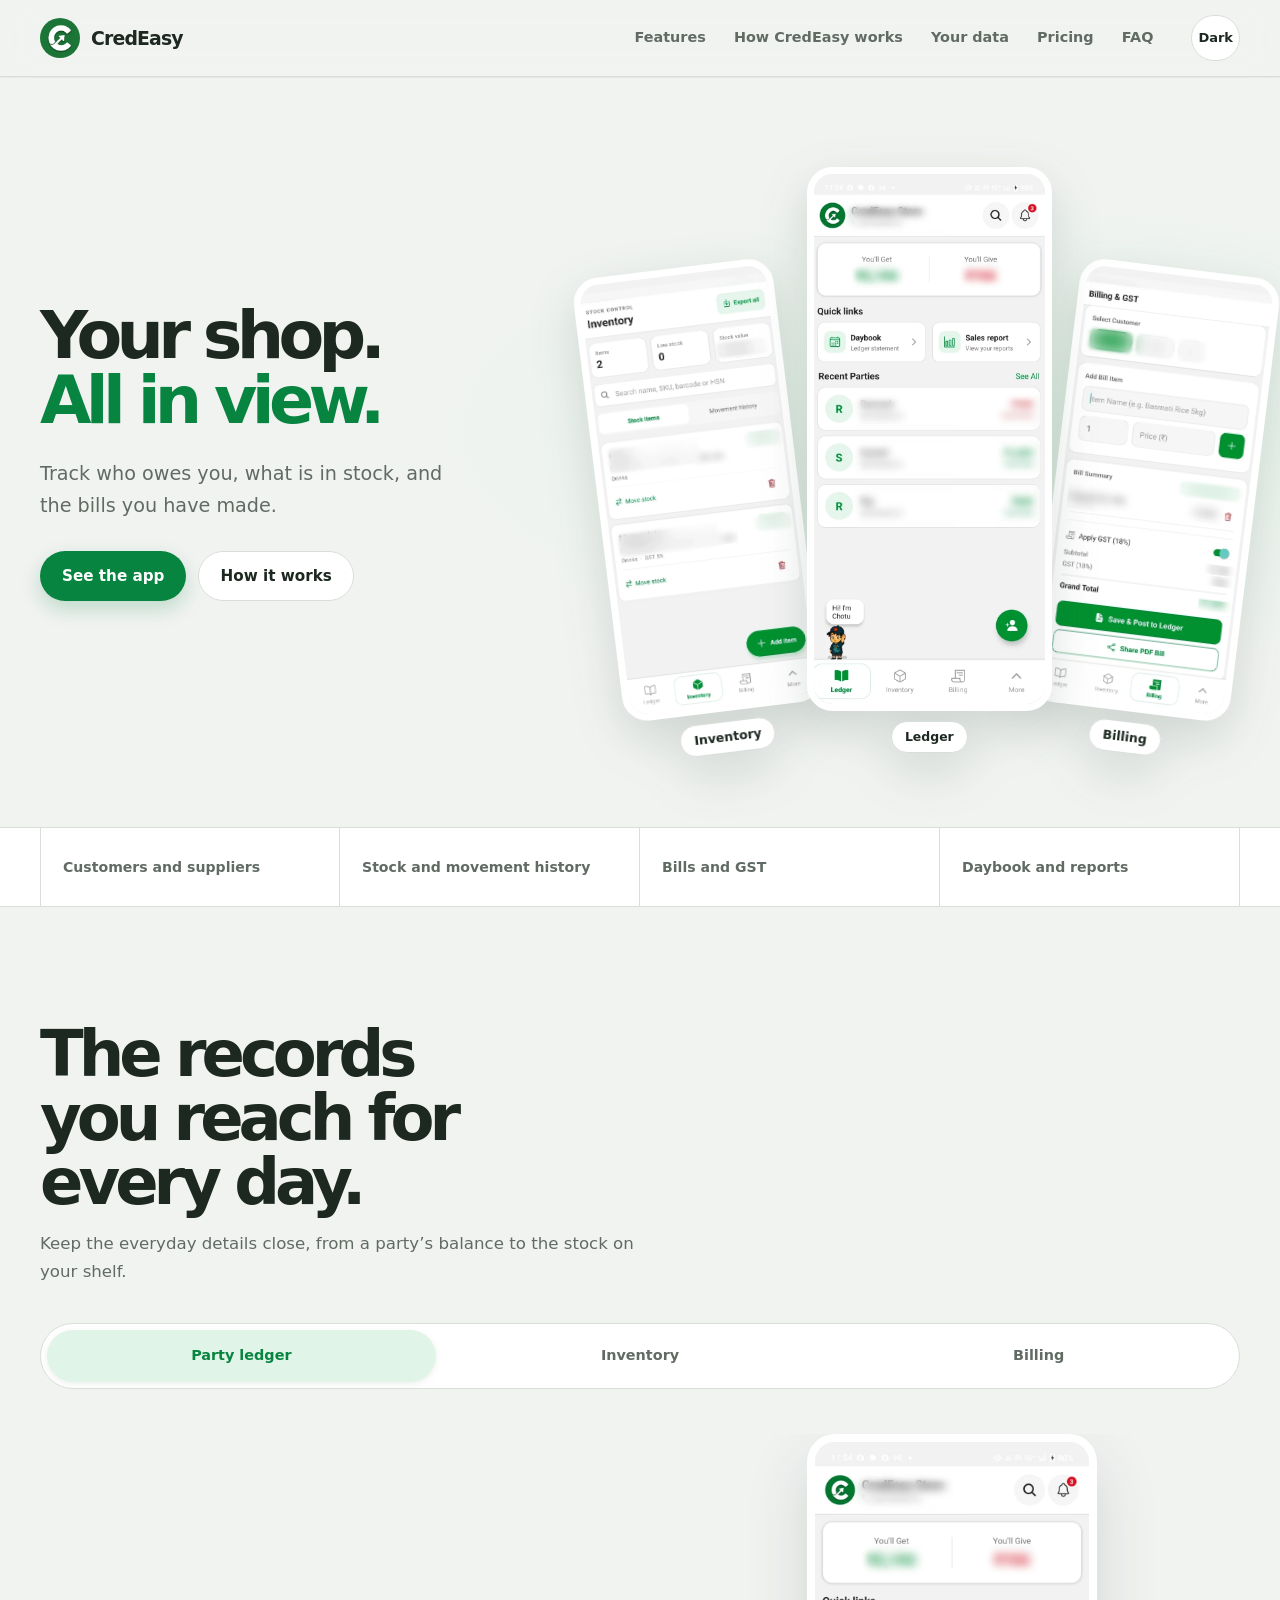
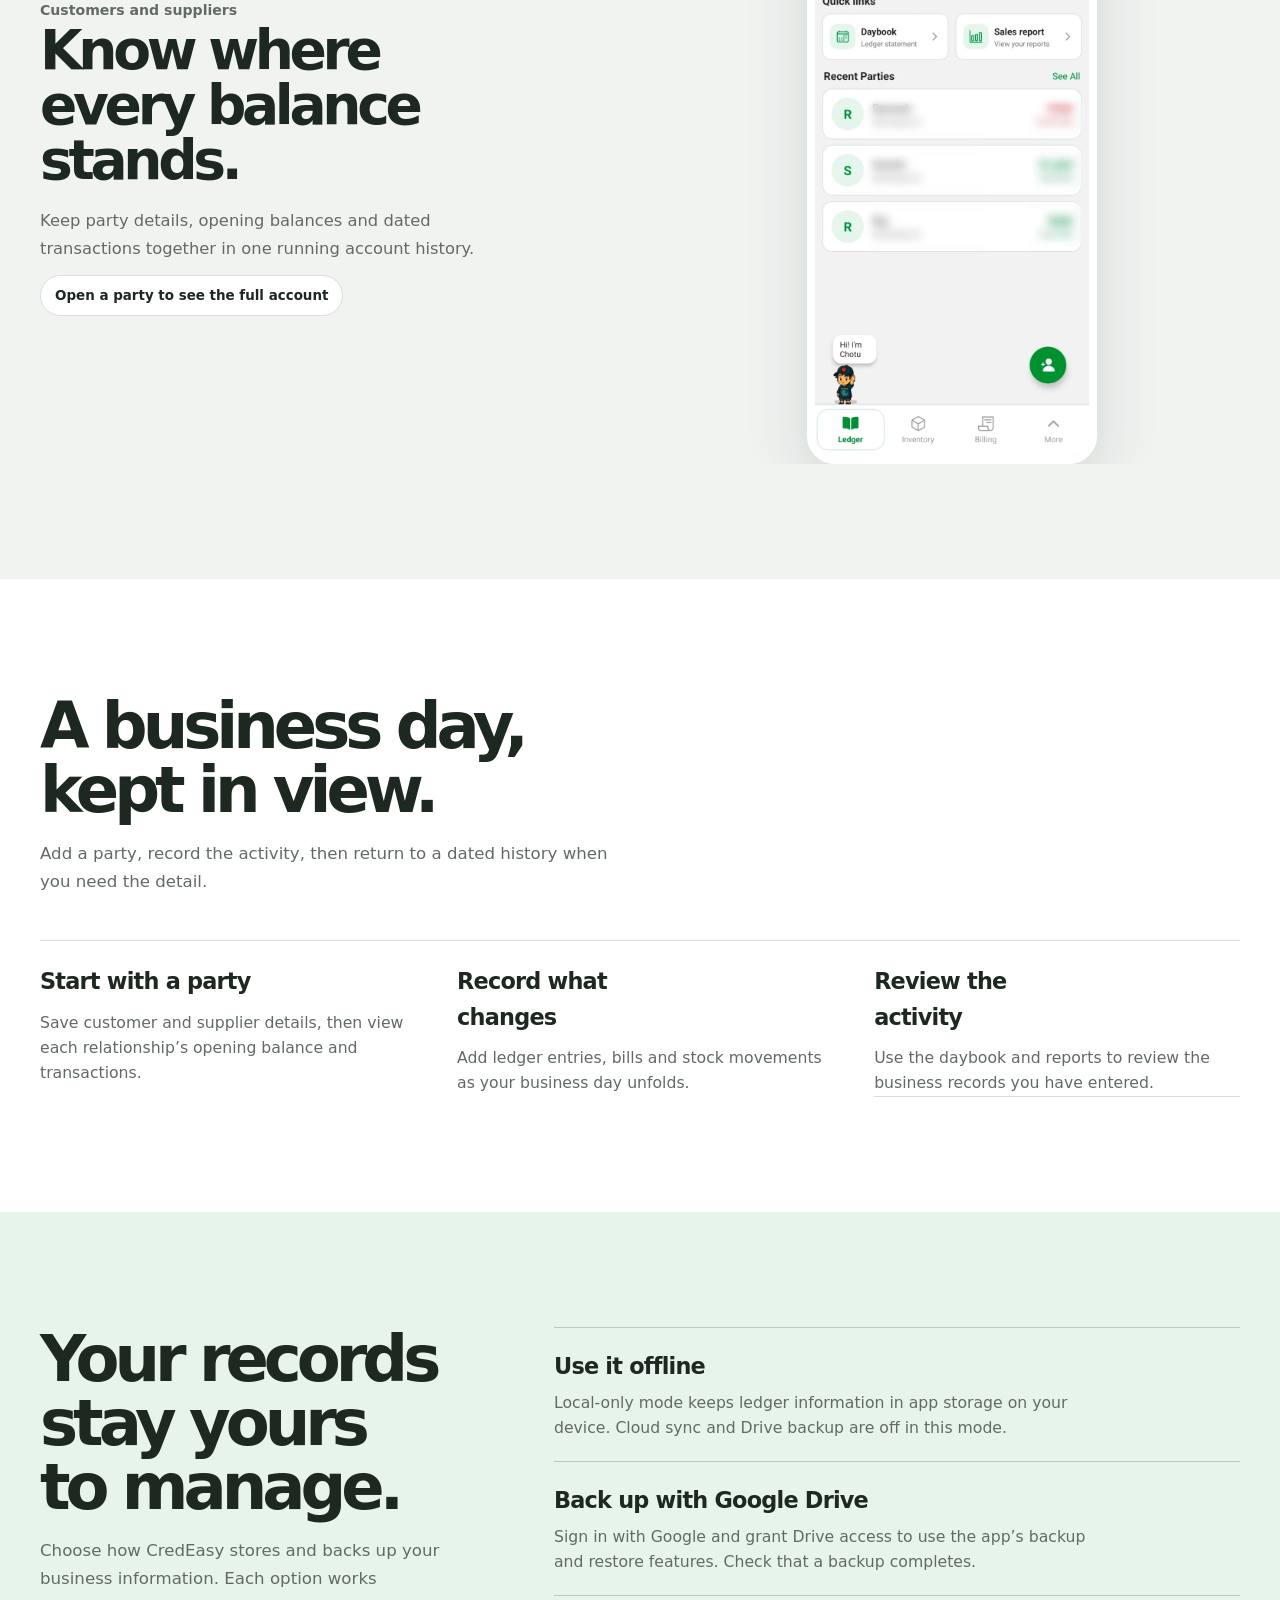
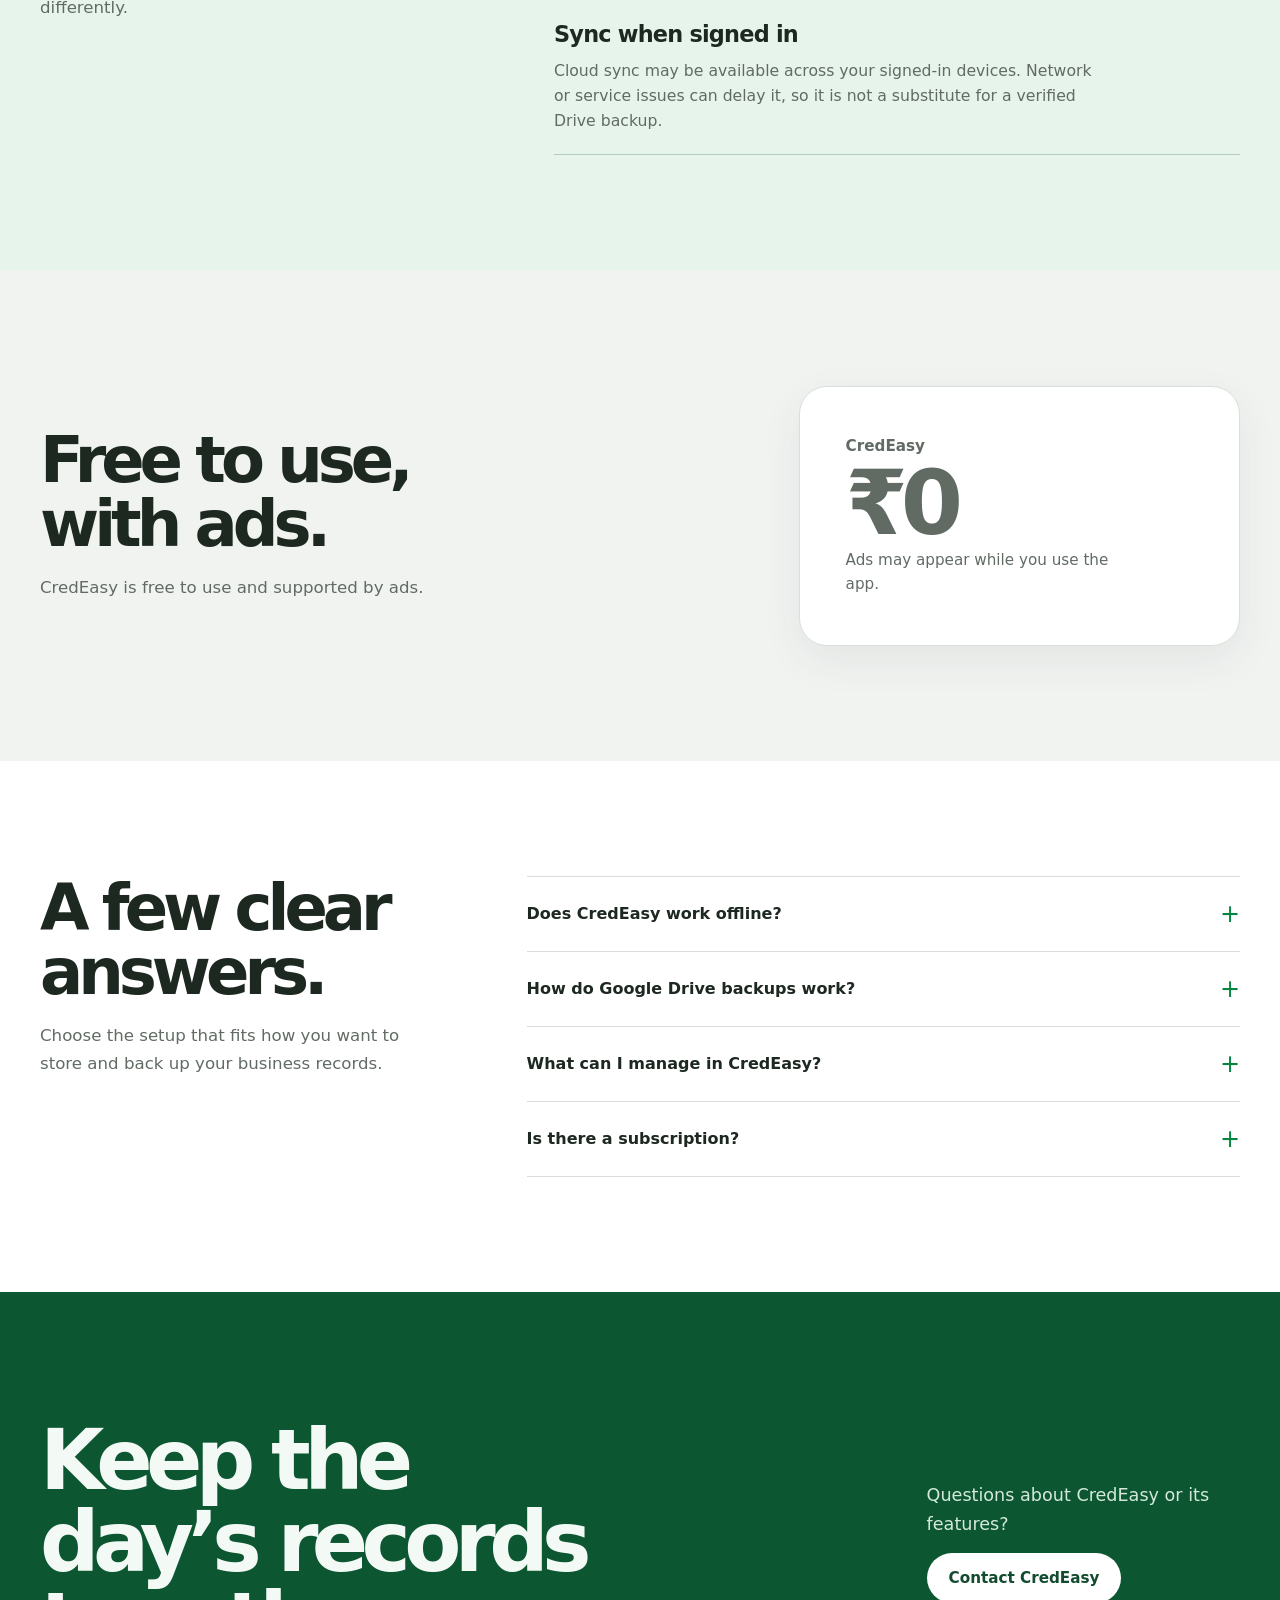
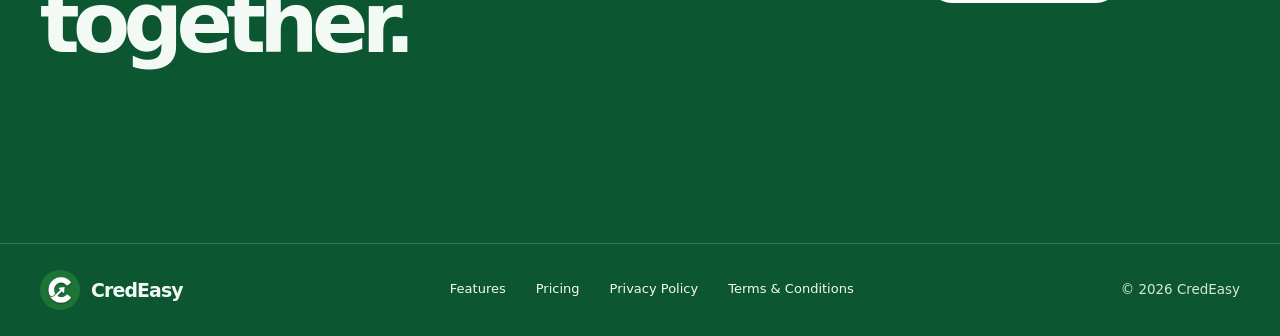
==== commit cc37882c: "feat: publish CredEasy app and admin updates Update the mobile frontend pointer, backend voice and a" ====
--- a/website/index.html
+++ b/website/index.html
@@ -3,1263 +3,1636 @@
 <head>
   <meta charset="utf-8" />
   <meta name="viewport" content="width=device-width, initial-scale=1, viewport-fit=cover" />
-  <title>CredEasy — Digital Khata & Udhar Ledger for India's Shopkeepers</title>
-  <meta name="description" content="CredEasy is India's voice-first digital khata app. Track udhar, send WhatsApp reminders, and get paid 3x faster. Built for kirana stores, wholesalers, and small businesses. Free to start." />
-  <meta name="keywords" content="khata app, udhar bahi khata, khatabook, digital ledger, voice khata, India small business, kirana credit tracker" />
-  <meta property="og:title" content="CredEasy — Voice-First Digital Khata" />
-  <meta property="og:description" content="Speak your udhar, send WhatsApp reminders, get paid faster. India's fastest digital khata for shopkeepers." />
+  <meta name="theme-color" content="#f6f5ef" />
+  <meta name="description" content="CredEasy helps small businesses keep customer and supplier ledgers, transactions, inventory, billing and reports together." />
+  <meta name="keywords" content="digital khata, business ledger, udhar ledger, inventory app, billing app, small business India" />
+  <link rel="canonical" href="https://credeasy.live/" />
+  <meta property="og:title" content="CredEasy | A practical ledger for your business" />
+  <meta property="og:description" content="Keep party balances, transactions, inventory, bills and reports together with CredEasy." />
   <meta property="og:type" content="website" />
-  <meta name="theme-color" content="#2FA87A" />
-  <link rel="icon" href="data:image/svg+xml,%3Csvg xmlns='http://www.w3.org/2000/svg' viewBox='0 0 100 100'%3E%3Crect width='100' height='100' rx='20' fill='%232FA87A'/%3E%3Ctext x='50' y='65' font-size='52' font-weight='800' text-anchor='middle' fill='white' font-family='sans-serif'%3E₹%3C/text%3E%3C/svg%3E" />
-  <link href="https://fonts.googleapis.com/css2?family=Plus+Jakarta+Sans:wght@400;500;600;700;800&family=Inter:wght@400;500;600;700&display=swap" rel="stylesheet" />
+  <meta property="og:site_name" content="CredEasy" />
+  <meta property="og:url" content="https://credeasy.live/" />
+  <meta property="og:image" content="https://credeasy.live/assets/credeasy-mark.png" />
+  <meta name="twitter:card" content="summary" />
+  <meta name="twitter:title" content="CredEasy | A practical ledger for your business" />
+  <meta name="twitter:description" content="Keep party balances, transactions, inventory, bills and reports together with CredEasy." />
+  <meta name="twitter:image" content="https://credeasy.live/assets/credeasy-mark.png" />
+  <title>CredEasy | A practical ledger for your business</title>
+  <link rel="icon" type="image/png" href="assets/credeasy-mark.png" />
+  <link rel="apple-touch-icon" href="assets/credeasy-mark.png" />
+  <link rel="sitemap" type="application/xml" href="sitemap.xml" />
+  <link rel="preconnect" href="https://images.unsplash.com" crossorigin />
+  <link rel="preload" as="image" href="assets/app-ledger.webp" type="image/webp" fetchpriority="high" />
   <style>
-    /* ── Tokens ─────────────────────────────────────────── */
     :root {
-      --primary: #2FA87A;
-      --primary-dark: #1F8860;
-      --primary-light: #E8F7F0;
-      --red: #C0392B;
-      --red-light: #FBEAE7;
-      --green: #2FA87A;
-      --green-light: #E8F7F0;
-      --text: #1A1A1A;
-      --text-secondary: #555555;
-      --text-muted: #777777;
-      --border: #E5E7EB;
-      --background: #FAFAFA;
-      --surface: #FFFFFF;
-      --shadow-sm: 0 1px 2px rgba(0,0,0,0.04);
-      --shadow-md: 0 4px 12px rgba(0,0,0,0.08);
-      --shadow-lg: 0 12px 32px rgba(0,0,0,0.12);
-      --radius-sm: 8px;
-      --radius-md: 12px;
-      --radius-lg: 16px;
-      --radius-xl: 24px;
-      --font: 'Plus Jakarta Sans', 'Inter', -apple-system, BlinkMacSystemFont, sans-serif;
-    }
+      color-scheme: light;
+      --page: #f6f5ef;
+      --surface: #fffefa;
+      --surface-muted: #eeeee5;
+      --ink: #18241b;
+      --ink-soft: #59665c;
+      --line: #d9ddd2;
+      --brand: #2fa87a;
+      --brand-dark: #155e3b;
+      --brand-quiet: #e1eee3;
+      --button-text: #fff;
+      --photo-overlay: linear-gradient(90deg, rgb(15 30 19 / 78%) 0%, rgb(15 30 19 / 49%) 47%, rgb(15 30 19 / 9%) 100%);
+      --shadow: 0 22px 70px rgb(25 39 28 / 13%);
+      --font: "Aptos", "Segoe UI", system-ui, -apple-system, sans-serif;
+      --radius-card: 18px;
+      --radius-large: 28px;
+      --content: 1220px;
+    }
+
     @media (prefers-color-scheme: dark) {
       :root:not([data-theme="light"]) {
-        --text: #F1F1F1;
-        --text-secondary: #B5B5B5;
-        --text-muted: #888888;
-        --border: #2A2A2A;
-        --background: #0E0E0E;
-        --surface: #181818;
-        --primary-light: #102A1F;
-        --red-light: #2A1410;
-        --shadow-sm: 0 1px 2px rgba(0,0,0,0.4);
-        --shadow-md: 0 4px 12px rgba(0,0,0,0.5);
-        --shadow-lg: 0 12px 32px rgba(0,0,0,0.6);
-      }
-    }
+        color-scheme: dark;
+        --page: #111913;
+        --surface: #18221b;
+        --surface-muted: #202c23;
+        --ink: #f0f4ee;
+        --ink-soft: #b3c0b5;
+        --line: #344239;
+        --brand: #65c394;
+        --brand-dark: #91d8ad;
+        --brand-quiet: #203c2d;
+        --button-text: #102018;
+        --photo-overlay: linear-gradient(90deg, rgb(12 23 15 / 85%) 0%, rgb(12 23 15 / 56%) 50%, rgb(12 23 15 / 12%) 100%);
+        --shadow: 0 22px 70px rgb(0 0 0 / 30%);
+      }
+    }
+
     :root[data-theme="dark"] {
-      --text: #F1F1F1;
-      --text-secondary: #B5B5B5;
-      --text-muted: #888888;
-      --border: #2A2A2A;
-      --background: #0E0E0E;
-      --surface: #181818;
-      --primary-light: #102A1F;
-      --red-light: #2A1410;
-      --shadow-sm: 0 1px 2px rgba(0,0,0,0.4);
-      --shadow-md: 0 4px 12px rgba(0,0,0,0.5);
-      --shadow-lg: 0 12px 32px rgba(0,0,0,0.6);
-    }
-
-    * { box-sizing: border-box; margin: 0; padding: 0; }
-    html { scroll-behavior: smooth; -webkit-text-size-adjust: 100%; }
+      color-scheme: dark;
+      --page: #111913;
+      --surface: #18221b;
+      --surface-muted: #202c23;
+      --ink: #f0f4ee;
+      --ink-soft: #b3c0b5;
+      --line: #344239;
+      --brand: #65c394;
+      --brand-dark: #91d8ad;
+      --brand-quiet: #203c2d;
+      --button-text: #102018;
+      --photo-overlay: linear-gradient(90deg, rgb(12 23 15 / 85%) 0%, rgb(12 23 15 / 56%) 50%, rgb(12 23 15 / 12%) 100%);
+      --shadow: 0 22px 70px rgb(0 0 0 / 30%);
+    }
+
+    :root[data-theme="light"] {
+      color-scheme: light;
+    }
+
+    *,
+    *::before,
+    *::after {
+      box-sizing: border-box;
+    }
+
+    html {
+      scroll-behavior: smooth;
+      scroll-padding-top: 92px;
+      -webkit-text-size-adjust: 100%;
+    }
+
     body {
+      margin: 0;
+      background: var(--page);
+      color: var(--ink);
       font-family: var(--font);
-      background: var(--background);
-      color: var(--text);
+      font-size: 16px;
       line-height: 1.6;
       -webkit-font-smoothing: antialiased;
-      overflow-x: hidden;
-    }
-    a { color: var(--primary); text-decoration: none; }
-    a:hover { text-decoration: underline; }
-    button { font-family: inherit; cursor: pointer; border: none; background: none; }
-    img { max-width: 100%; display: block; }
-
-    /* ── Nav ────────────────────────────────────────────── */
-    nav {
+    }
+
+    body,
+    button,
+    a {
+      -webkit-tap-highlight-color: transparent;
+    }
+
+    button,
+    a {
+      font: inherit;
+    }
+
+    button {
+      color: inherit;
+    }
+
+    a {
+      color: inherit;
+      text-decoration: none;
+    }
+
+    img {
+      display: block;
+      max-width: 100%;
+    }
+
+    button:focus-visible,
+    a:focus-visible,
+    summary:focus-visible {
+      outline: 3px solid var(--brand);
+      outline-offset: 4px;
+    }
+
+    .skip-link {
+      position: fixed;
+      z-index: 1000;
+      top: 12px;
+      left: 12px;
+      transform: translateY(-160%);
+      border-radius: 8px;
+      padding: 10px 14px;
+      background: var(--ink);
+      color: var(--page);
+    }
+
+    .skip-link:focus {
+      transform: translateY(0);
+    }
+
+    .container {
+      width: min(var(--content), calc(100% - 56px));
+      margin-inline: auto;
+    }
+
+    .section {
+      padding-block: clamp(76px, 10vw, 132px);
+    }
+
+    .eyebrow {
+      display: inline-block;
+      margin: 0 0 16px;
+      color: var(--brand-dark);
+      font-size: 12px;
+      font-weight: 750;
+      letter-spacing: 0.12em;
+      line-height: 1.3;
+      text-transform: uppercase;
+    }
+
+    .section-heading {
+      max-width: 760px;
+      margin: 0;
+      font-size: clamp(2.25rem, 4.4vw, 4.25rem);
+      font-weight: 650;
+      letter-spacing: -0.055em;
+      line-height: 1.04;
+      text-wrap: balance;
+    }
+
+    .section-copy {
+      max-width: 580px;
+      margin: 18px 0 0;
+      color: var(--ink-soft);
+      font-size: clamp(1rem, 1.3vw, 1.14rem);
+      line-height: 1.7;
+    }
+
+    .button {
+      display: inline-flex;
+      min-height: 52px;
+      align-items: center;
+      justify-content: center;
+      gap: 12px;
+      border: 1px solid transparent;
+      border-radius: 999px;
+      padding: 13px 22px;
+      font-size: 15px;
+      font-weight: 700;
+      line-height: 1.2;
+      transition: background-color 180ms ease, color 180ms ease, border-color 180ms ease, transform 180ms ease;
+    }
+
+    .button:hover {
+      transform: translateY(-2px);
+    }
+
+    .button-primary {
+      background: var(--brand-dark);
+      color: #fff;
+    }
+
+    .button-primary:hover {
+      background: #104c30;
+    }
+
+    .button-secondary {
+      border-color: rgb(255 255 255 / 72%);
+      background: rgb(255 255 255 / 8%);
+      color: #fff;
+    }
+
+    .button-secondary:hover {
+      background: rgb(255 255 255 / 18%);
+    }
+
+    .button-arrow {
+      font-size: 20px;
+      font-weight: 400;
+      line-height: 0.8;
+    }
+
+    .site-header {
       position: sticky;
+      z-index: 50;
       top: 0;
-      z-index: 100;
-      background: var(--surface);
-      border-bottom: 1px solid var(--border);
-      backdrop-filter: saturate(180%) blur(8px);
-    }
+      border-bottom: 1px solid var(--line);
+      background: color-mix(in srgb, var(--page) 91%, transparent);
+      backdrop-filter: blur(16px);
+    }
+
     .nav-inner {
-      max-width: 1200px;
-      margin: 0 auto;
-      padding: 14px 20px;
+      display: flex;
+      min-height: 76px;
+      align-items: center;
+      justify-content: space-between;
+      gap: 28px;
+    }
+
+    .brand {
+      display: inline-flex;
+      flex: 0 0 auto;
+      align-items: center;
+      gap: 10px;
+      font-size: 18px;
+      font-weight: 750;
+      letter-spacing: -0.04em;
+    }
+
+    .brand img {
+      width: 40px;
+      height: 40px;
+      border-radius: 12px;
+      object-fit: cover;
+    }
+
+    .nav-links {
       display: flex;
       align-items: center;
+      justify-content: flex-end;
+      gap: clamp(12px, 2.3vw, 30px);
+    }
+
+    .nav-links a {
+      color: var(--ink-soft);
+      font-size: 14px;
+      font-weight: 600;
+      transition: color 160ms ease;
+    }
+
+    .nav-links a:hover {
+      color: var(--brand-dark);
+    }
+
+    .nav-links .nav-cta {
+      border-radius: 999px;
+      padding: 11px 17px;
+      background: var(--brand-dark);
+      color: #fff;
+    }
+
+    .theme-toggle,
+    .menu-toggle {
+      display: inline-flex;
+      min-width: 44px;
+      min-height: 44px;
+      align-items: center;
+      justify-content: center;
+      border: 1px solid var(--line);
+      border-radius: 999px;
+      background: var(--surface);
+      color: var(--ink);
+      cursor: pointer;
+      font-size: 13px;
+      font-weight: 650;
+    }
+
+    .menu-toggle {
+      display: none;
+    }
+
+    .hero {
+      position: relative;
+      display: flex;
+      min-height: min(790px, calc(100svh - 76px));
+      align-items: flex-end;
+      overflow: hidden;
+      isolation: isolate;
+      background: #283e30;
+      color: #fff;
+    }
+
+    .hero-photo,
+    .hero-shade {
+      position: absolute;
+      z-index: -1;
+      inset: 0;
+    }
+
+    .hero-photo {
+      width: 100%;
+      height: 100%;
+      object-fit: cover;
+      object-position: center 52%;
+    }
+
+    .hero-shade {
+      background: var(--photo-overlay);
+    }
+
+    .hero-content {
+      width: min(var(--content), calc(100% - 56px));
+      margin: 0 auto;
+      padding-block: clamp(96px, 15vh, 164px) clamp(66px, 9vh, 100px);
+    }
+
+    .hero .eyebrow {
+      margin-bottom: 24px;
+      color: #d5f0da;
+    }
+
+    .hero h1 {
+      max-width: 14ch;
+      margin: 0;
+      font-size: clamp(3rem, 7.1vw, 6.65rem);
+      font-weight: 620;
+      letter-spacing: -0.075em;
+      line-height: 0.99;
+      text-wrap: balance;
+    }
+
+    .hero-line {
+      display: block;
+    }
+
+    .type-image {
+      color: transparent;
+      background-image:
+        linear-gradient(135deg, rgb(221 246 225 / 96%) 0%, rgb(150 220 173 / 96%) 100%),
+        url("https://images.unsplash.com/photo-1441986300917-64674bd600d8?auto=format&fit=crop&w=500&q=85");
+      background-position: center 44%;
+      background-size: cover;
+      background-clip: text;
+      -webkit-background-clip: text;
+    }
+
+    .hero-copy {
+      max-width: 535px;
+      margin: 24px 0 30px;
+      color: rgb(255 255 255 / 88%);
+      font-size: clamp(1rem, 1.5vw, 1.2rem);
+      line-height: 1.65;
+    }
+
+    .hero-actions {
+      display: flex;
+      flex-wrap: wrap;
+      gap: 12px;
+    }
+
+    .capability-strip {
+      border-bottom: 1px solid var(--line);
+      background: var(--surface);
+    }
+
+    .capability-list {
+      display: grid;
+      grid-template-columns: repeat(4, 1fr);
+    }
+
+    .capability-list span {
+      display: flex;
+      min-height: 82px;
+      align-items: center;
+      justify-content: center;
+      border-right: 1px solid var(--line);
+      color: var(--ink-soft);
+      font-size: 14px;
+      font-weight: 650;
+      text-align: center;
+    }
+
+    .capability-list span:first-child {
+      border-left: 1px solid var(--line);
+    }
+
+    .capability-list span::before {
+      width: 7px;
+      height: 7px;
+      margin-right: 11px;
+      border-radius: 50%;
+      background: var(--brand);
+      content: "";
+    }
+
+    .features-section {
+      overflow: hidden;
+    }
+
+    .features-heading {
+      display: grid;
+      grid-template-columns: minmax(0, 1fr) minmax(220px, 0.65fr);
+      align-items: end;
+      gap: 50px;
+      margin-bottom: 50px;
+    }
+
+    .features-heading .section-copy {
+      margin: 0 0 5px;
+    }
+
+    .feature-tabs {
+      display: flex;
+      gap: 8px;
+      overflow-x: auto;
+      padding: 0 0 12px;
+      scrollbar-width: thin;
+    }
+
+    .feature-tab {
+      display: flex;
+      min-width: 156px;
+      min-height: 56px;
+      flex: 1 0 156px;
+      align-items: center;
       justify-content: space-between;
-      gap: 16px;
-    }
-    .brand {
+      gap: 14px;
+      border: 1px solid var(--line);
+      border-radius: 12px;
+      padding: 12px 16px;
+      background: var(--surface);
+      color: var(--ink-soft);
+      cursor: pointer;
+      text-align: left;
+      transition: flex 220ms ease, background-color 180ms ease, border-color 180ms ease, color 180ms ease;
+    }
+
+    .feature-tab[aria-selected="true"] {
+      flex-grow: 1.35;
+      border-color: var(--brand-dark);
+      background: var(--brand-dark);
+      color: #fff;
+    }
+
+    .feature-tab span:first-child {
+      font-size: 15px;
+      font-weight: 700;
+    }
+
+    .feature-tab span:last-child {
+      font-size: 20px;
+      font-weight: 400;
+    }
+
+    .feature-panel {
+      display: grid;
+      min-height: 440px;
+      grid-template-columns: minmax(270px, 0.85fr) minmax(0, 1.15fr);
+      overflow: hidden;
+      border: 1px solid var(--line);
+      border-radius: var(--radius-large);
+      background: var(--surface);
+    }
+
+    .feature-panel[hidden] {
+      display: none;
+    }
+
+    .feature-panel-copy {
+      display: flex;
+      flex-direction: column;
+      align-items: flex-start;
+      justify-content: center;
+      padding: clamp(30px, 5vw, 64px);
+    }
+
+    .feature-panel-copy h3 {
+      max-width: 12ch;
+      margin: 0;
+      font-size: clamp(2rem, 3.2vw, 3.3rem);
+      font-weight: 630;
+      letter-spacing: -0.06em;
+      line-height: 1.05;
+    }
+
+    .feature-panel-copy p {
+      max-width: 410px;
+      margin: 18px 0 0;
+      color: var(--ink-soft);
+      line-height: 1.7;
+    }
+
+    .feature-note {
+      margin-top: 32px;
+      border-top: 1px solid var(--line);
+      padding-top: 16px;
+      color: var(--brand-dark);
+      font-size: 13px;
+      font-weight: 700;
+    }
+
+    .feature-image {
+      position: relative;
+      min-height: 340px;
+      overflow: hidden;
+      background: var(--surface-muted);
+    }
+
+    .feature-image img {
+      width: 100%;
+      height: 100%;
+      min-height: 440px;
+      object-fit: cover;
+      transition: transform 800ms cubic-bezier(.2, .7, .2, 1);
+    }
+
+    .feature-panel:not([hidden]) .feature-image img {
+      animation: image-in 650ms cubic-bezier(.2, .7, .2, 1) both;
+    }
+
+    @keyframes image-in {
+      from { transform: scale(1.045); opacity: 0.65; }
+      to { transform: scale(1); opacity: 1; }
+    }
+
+    .workflow-section {
+      overflow: clip;
+      background: var(--surface-muted);
+    }
+
+    .workflow-layout {
+      display: grid;
+      grid-template-columns: minmax(230px, 0.72fr) minmax(0, 1.28fr);
+      align-items: start;
+      gap: clamp(48px, 9vw, 132px);
+    }
+
+    .workflow-copy {
+      position: sticky;
+      top: 120px;
+      padding-block: 22px;
+    }
+
+    .workflow-copy .section-heading {
+      max-width: 11ch;
+    }
+
+    .workflow-copy .section-copy {
+      max-width: 390px;
+    }
+
+    .reveal-word {
+      display: inline-block;
+      margin-right: 0.24em;
+    }
+
+    .workflow-stage {
+      position: relative;
+      min-width: 0;
+      min-height: 500px;
+    }
+
+    .workflow-card {
+      display: grid;
+      min-height: 500px;
+      grid-template-columns: 0.85fr 1.15fr;
+      overflow: hidden;
+      border: 1px solid var(--line);
+      border-radius: var(--radius-large);
+      background: var(--surface);
+      box-shadow: var(--shadow);
+    }
+
+    .workflow-card[hidden] {
+      display: none;
+    }
+
+    .workflow-card-copy {
+      display: flex;
+      flex-direction: column;
+      align-items: flex-start;
+      justify-content: center;
+      padding: clamp(26px, 4vw, 48px);
+    }
+
+    .workflow-card-copy .step-label {
+      margin-bottom: 26px;
+      color: var(--brand-dark);
+      font-size: 13px;
+      font-weight: 750;
+      letter-spacing: 0.1em;
+      text-transform: uppercase;
+    }
+
+    .workflow-card-copy h3 {
+      margin: 0;
+      font-size: clamp(1.8rem, 3vw, 3rem);
+      font-weight: 630;
+      letter-spacing: -0.06em;
+      line-height: 1.06;
+    }
+
+    .workflow-card-copy p {
+      margin: 16px 0 0;
+      color: var(--ink-soft);
+      line-height: 1.7;
+    }
+
+    .workflow-image {
+      min-height: 500px;
+      background: var(--surface-muted);
+    }
+
+    .workflow-image img {
+      width: 100%;
+      height: 100%;
+      min-height: 500px;
+      object-fit: cover;
+    }
+
+    .story-controls {
       display: flex;
       align-items: center;
       gap: 10px;
-      font-weight: 800;
-      font-size: 19px;
-      color: var(--text);
-    }
-    .brand:hover { text-decoration: none; }
-    .brand-mark {
-      width: 32px; height: 32px;
-      border-radius: 8px;
-      background: var(--primary);
-      color: white;
+      margin-top: 22px;
+    }
+
+    .story-control {
+      display: inline-flex;
+      min-height: 44px;
+      align-items: center;
+      gap: 8px;
+      border: 1px solid var(--line);
+      border-radius: 999px;
+      padding: 8px 14px;
+      background: var(--surface);
+      color: var(--ink-soft);
+      cursor: pointer;
+      font-size: 13px;
+      font-weight: 650;
+    }
+
+    .story-control[aria-pressed="true"] {
+      border-color: var(--brand-dark);
+      background: var(--brand-dark);
+      color: #fff;
+    }
+
+    .story-progress {
+      margin-left: auto;
+      color: var(--ink-soft);
+      font-size: 13px;
+      font-variant-numeric: tabular-nums;
+    }
+
+    .tools-section {
+      background: var(--page);
+    }
+
+    .tools-heading {
+      display: flex;
+      align-items: end;
+      justify-content: space-between;
+      gap: 36px;
+      margin-bottom: 48px;
+    }
+
+    .tools-heading .section-copy {
+      max-width: 420px;
+      margin: 0 0 4px;
+    }
+
+    .tools-grid {
       display: grid;
-      place-items: center;
-      font-weight: 800;
-      font-size: 18px;
-    }
-    .nav-links { display: flex; gap: 4px; align-items: center; }
-    .nav-links a {
-      color: var(--text-secondary);
+      grid-template-columns: repeat(4, minmax(0, 1fr));
+      grid-template-rows: repeat(2, minmax(230px, 1fr));
+      overflow: hidden;
+      border: 1px solid var(--line);
+      border-radius: var(--radius-large);
+      background: var(--surface);
+    }
+
+    .tool-card {
+      position: relative;
+      display: flex;
+      min-width: 0;
+      flex-direction: column;
+      justify-content: space-between;
+      overflow: hidden;
+      border-right: 1px solid var(--line);
+      border-bottom: 1px solid var(--line);
+      padding: clamp(22px, 3.5vw, 42px);
+      background: var(--surface);
+    }
+
+    .tool-card:last-child,
+    .tool-card:nth-child(2) {
+      border-right: 0;
+    }
+
+    .tool-card:nth-child(1) {
+      grid-column: span 2;
+      grid-row: span 2;
+      background:
+        linear-gradient(180deg, rgb(12 31 19 / 12%), rgb(12 31 19 / 74%)),
+        url("https://images.unsplash.com/photo-1578916171728-46686eac8d58?auto=format&fit=crop&w=1200&q=85") center / cover;
+      color: #fff;
+    }
+
+    .tool-card:nth-child(2) {
+      grid-column: span 1;
+      grid-row: span 1;
+    }
+
+    .tool-card:nth-child(3) {
+      grid-column: span 1;
+      grid-row: span 1;
+    }
+
+    .tool-card:nth-child(4) {
+      grid-column: span 2;
+      grid-row: span 1;
+      border-bottom: 0;
+      background: var(--brand-quiet);
+    }
+
+    .tool-card:nth-child(2),
+    .tool-card:nth-child(3) {
+      background: var(--surface);
+    }
+
+    .tool-index {
+      color: var(--brand-dark);
+      font-size: 12px;
+      font-weight: 750;
+      letter-spacing: 0.12em;
+      text-transform: uppercase;
+    }
+
+    .tool-card:nth-child(1) .tool-index {
+      color: #d5f0da;
+    }
+
+    .tool-card h3 {
+      max-width: 12ch;
+      margin: 34px 0 0;
+      font-size: clamp(1.45rem, 2.3vw, 2.5rem);
+      font-weight: 650;
+      letter-spacing: -0.055em;
+      line-height: 1.05;
+    }
+
+    .tool-card p {
+      max-width: 38ch;
+      margin: 12px 0 0;
+      color: var(--ink-soft);
+      font-size: 14px;
+      line-height: 1.65;
+    }
+
+    .tool-card:nth-child(1) p {
+      color: rgb(255 255 255 / 84%);
+    }
+
+    .pricing-section {
+      background: var(--surface-muted);
+    }
+
+    .pricing-layout {
+      display: grid;
+      grid-template-columns: minmax(0, 1fr) minmax(300px, 0.72fr);
+      align-items: center;
+      gap: clamp(48px, 10vw, 150px);
+    }
+
+    .price-card {
+      display: flex;
+      min-height: 280px;
+      flex-direction: column;
+      justify-content: space-between;
+      border-top: 1px solid var(--line);
+      border-bottom: 1px solid var(--line);
+      padding-block: 28px;
+    }
+
+    .price-card p {
+      margin: 0;
+      color: var(--ink-soft);
+    }
+
+    .price-amount {
+      margin: 4px 0 0;
+      font-size: clamp(4rem, 9vw, 7rem);
       font-weight: 600;
+      letter-spacing: -0.08em;
+      line-height: 1;
+    }
+
+    .price-note {
+      max-width: 340px;
+      margin: 14px 0 24px;
+      color: var(--ink-soft);
       font-size: 14px;
-      padding: 8px 12px;
-      border-radius: 8px;
-    }
-    .nav-links a:hover { background: var(--primary-light); color: var(--primary); text-decoration: none; }
-    .nav-cta {
-      background: var(--primary);
-      color: white !important;
-      padding: 9px 16px;
-      border-radius: 8px;
-      font-weight: 700;
-      font-size: 14px;
-    }
-    .nav-cta:hover { background: var(--primary-dark); text-decoration: none; }
-    @media (max-width: 720px) {
-      .nav-links a:not(.nav-cta) { display: none; }
-    }
-
-    /* ── Layout helpers ────────────────────────────────── */
-    .container { max-width: 1200px; margin: 0 auto; padding: 0 20px; }
-    .eyebrow {
-      display: inline-block;
-      background: var(--primary-light);
-      color: var(--primary-dark);
-      font-weight: 700;
-      font-size: 12px;
-      letter-spacing: 0.04em;
-      text-transform: uppercase;
-      padding: 6px 12px;
-      border-radius: 100px;
-      margin-bottom: 14px;
-    }
-    .section { padding: 80px 0; }
-    .section-tight { padding: 56px 0; }
-    .section-title {
-      font-size: clamp(28px, 4vw, 42px);
-      font-weight: 800;
-      line-height: 1.15;
-      letter-spacing: -0.02em;
-      margin-bottom: 14px;
-    }
-    .section-sub {
-      font-size: 17px;
-      color: var(--text-secondary);
-      max-width: 640px;
-      line-height: 1.6;
-    }
-    .section-head { text-align: center; margin-bottom: 48px; }
-    .section-head .section-sub { margin-left: auto; margin-right: auto; }
-
-    /* ── Hero ───────────────────────────────────────────── */
-    .hero {
-      position: relative;
-      padding: 60px 0 40px;
-      background:
-        radial-gradient(circle at 15% 0%, var(--primary-light) 0%, transparent 50%),
-        radial-gradient(circle at 90% 30%, var(--primary-light) 0%, transparent 45%),
-        var(--background);
-      overflow: hidden;
-    }
-    .hero-grid {
+    }
+
+    .price-card .button {
+      align-self: flex-start;
+    }
+
+    .faq-section {
+      background: var(--surface);
+    }
+
+    .faq-layout {
       display: grid;
-      grid-template-columns: 1.1fr 1fr;
-      gap: 48px;
+      grid-template-columns: minmax(210px, 0.72fr) minmax(0, 1.28fr);
+      gap: clamp(48px, 10vw, 144px);
+    }
+
+    .faq-list {
+      border-top: 1px solid var(--line);
+    }
+
+    .faq-item {
+      border-bottom: 1px solid var(--line);
+    }
+
+    .faq-item summary {
+      display: flex;
+      min-height: 76px;
       align-items: center;
-    }
-    @media (max-width: 880px) {
-      .hero-grid { grid-template-columns: 1fr; gap: 32px; }
-    }
-    .hero-title {
-      font-size: clamp(36px, 6vw, 56px);
-      font-weight: 800;
-      line-height: 1.05;
-      letter-spacing: -0.03em;
-      margin-bottom: 18px;
-    }
-    .hero-title em { color: var(--primary); font-style: normal; }
-    .hero-sub {
-      font-size: 18px;
-      color: var(--text-secondary);
-      margin-bottom: 28px;
-      max-width: 520px;
-    }
-    .hero-ctas { display: flex; flex-wrap: wrap; gap: 12px; margin-bottom: 24px; }
-    .btn {
-      display: inline-flex;
-      align-items: center;
-      gap: 10px;
-      padding: 14px 22px;
-      border-radius: 12px;
-      font-weight: 700;
-      font-size: 15px;
-      transition: transform 0.1s ease, box-shadow 0.15s ease;
+      justify-content: space-between;
+      gap: 20px;
       cursor: pointer;
-    }
-    .btn:hover { transform: translateY(-1px); text-decoration: none; }
-    .btn-primary { background: var(--primary); color: white; box-shadow: var(--shadow-md); }
-    .btn-primary:hover { background: var(--primary-dark); }
-    .btn-secondary { background: var(--surface); color: var(--text); border: 1.5px solid var(--border); }
-    .btn-secondary:hover { border-color: var(--primary); color: var(--primary); }
-    .hero-stats {
-      display: flex;
-      gap: 28px;
-      flex-wrap: wrap;
-      font-size: 13px;
-      color: var(--text-muted);
-    }
-    .hero-stats b { color: var(--text); font-size: 20px; display: block; font-weight: 800; }
-
-    /* Phone mockup */
-    .phone-mockup {
-      position: relative;
-      max-width: 340px;
-      margin: 0 auto;
-    }
-    .phone-frame {
-      position: relative;
-      background: var(--surface);
-      border-radius: 36px;
-      padding: 14px;
-      box-shadow: var(--shadow-lg);
-      border: 1px solid var(--border);
-    }
-    .phone-screen {
-      background: var(--background);
-      border-radius: 26px;
-      padding: 22px 18px 26px;
-      min-height: 460px;
+      font-size: 16px;
+      font-weight: 650;
+      list-style: none;
+    }
+
+    .faq-item summary::-webkit-details-marker {
+      display: none;
+    }
+
+    .faq-item summary::after {
+      color: var(--brand-dark);
+      content: "+";
+      font-size: 24px;
+      font-weight: 400;
+    }
+
+    .faq-item[open] summary::after {
+      content: "−";
+    }
+
+    .faq-item p {
+      max-width: 660px;
+      margin: -4px 42px 24px 0;
+      color: var(--ink-soft);
+      line-height: 1.7;
+    }
+
+    .closing {
+      padding: clamp(72px, 10vw, 128px) 0 0;
+      background: var(--brand-dark);
+      color: #fff;
+    }
+
+    .closing-inner {
+      display: grid;
+      grid-template-columns: minmax(0, 1fr) auto;
+      align-items: end;
+      gap: 36px;
+      padding-bottom: clamp(68px, 9vw, 108px);
+    }
+
+    .closing .eyebrow {
+      color: #d5f0da;
+    }
+
+    .closing h2 {
+      max-width: 12ch;
+      margin: 0;
+      font-size: clamp(2.5rem, 5.6vw, 5.3rem);
+      font-weight: 620;
+      letter-spacing: -0.07em;
+      line-height: 0.99;
+      text-wrap: balance;
+    }
+
+    .closing-actions {
       display: flex;
       flex-direction: column;
+      align-items: flex-start;
       gap: 14px;
     }
-    .phone-header {
+
+    .closing-actions p {
+      max-width: 290px;
+      margin: 0;
+      color: rgb(255 255 255 / 78%);
+      font-size: 14px;
+      line-height: 1.65;
+    }
+
+    .closing-actions .button-primary {
+      background: #fff;
+      color: #174d33;
+    }
+
+    .closing-actions .button-primary:hover {
+      background: #e8f4e9;
+    }
+
+    .site-footer {
+      border-top: 1px solid rgb(255 255 255 / 25%);
+    }
+
+    .footer-inner {
       display: flex;
+      min-height: 88px;
       align-items: center;
       justify-content: space-between;
-      font-size: 12px;
-      color: var(--text-muted);
-    }
-    .phone-header b { color: var(--text); font-size: 14px; }
-    .phone-summary {
-      display: grid;
-      grid-template-columns: 1fr 1fr;
-      gap: 8px;
-    }
-    .phone-card {
-      background: var(--surface);
-      border-radius: 12px;
-      padding: 12px 10px;
-      border: 1px solid var(--border);
-      text-align: center;
-    }
-    .phone-card .label { font-size: 10px; color: var(--text-muted); font-weight: 600; text-transform: uppercase; letter-spacing: 0.04em; }
-    .phone-card .amount { font-size: 16px; font-weight: 800; margin-top: 4px; }
-    .phone-card.green .amount { color: var(--green); }
-    .phone-card.red .amount { color: var(--red); }
-    .phone-list { display: flex; flex-direction: column; gap: 6px; flex: 1; }
-    .phone-row {
+      gap: 24px;
+      color: rgb(255 255 255 / 80%);
+      font-size: 13px;
+    }
+
+    .footer-links {
       display: flex;
-      align-items: center;
-      gap: 10px;
-      padding: 10px;
-      background: var(--surface);
-      border-radius: 10px;
-      border: 1px solid var(--border);
-    }
-    .phone-avatar {
-      width: 32px; height: 32px;
-      border-radius: 50%;
-      background: var(--primary-light);
-      color: var(--primary);
-      display: grid;
-      place-items: center;
-      font-weight: 800;
-      font-size: 13px;
-    }
-    .phone-row .who { font-size: 12px; font-weight: 600; flex: 1; }
-    .phone-row .what { font-size: 10px; color: var(--text-muted); }
-    .phone-row .amt { font-size: 12px; font-weight: 700; }
-    .phone-row .amt.give { color: var(--red); }
-    .phone-row .amt.get { color: var(--green); }
-    .phone-fab {
-      align-self: center;
-      width: 64px; height: 64px;
-      border-radius: 50%;
-      background: var(--primary);
-      color: white;
-      display: grid;
-      place-items: center;
-      font-size: 26px;
-      box-shadow: 0 8px 20px rgba(47, 168, 122, 0.4);
-      margin-top: 4px;
-    }
-    /* Voice pulse rings around mic */
-    .mic-wrap {
-      position: relative;
-      display: grid;
-      place-items: center;
-    }
-    .mic-wrap::before, .mic-wrap::after {
-      content: '';
+      flex-wrap: wrap;
+      gap: 22px;
+    }
+
+    .footer-links a:hover {
+      color: #fff;
+      text-decoration: underline;
+      text-underline-offset: 4px;
+    }
+
+    .sr-only {
       position: absolute;
-      width: 80px; height: 80px;
-      border-radius: 50%;
-      border: 2px solid var(--primary);
-      opacity: 0.4;
-      animation: pulse 2.4s ease-out infinite;
-    }
-    .mic-wrap::after { animation-delay: 1.2s; }
-    @keyframes pulse {
-      0% { transform: scale(0.6); opacity: 0.6; }
-      100% { transform: scale(1.4); opacity: 0; }
-    }
-
-    /* ── Logos / trust bar ─────────────────────────────── */
-    .trust-bar {
-      background: var(--surface);
-      border-top: 1px solid var(--border);
-      border-bottom: 1px solid var(--border);
-      padding: 24px 0;
-    }
-    .trust-bar-inner {
-      display: flex;
-      align-items: center;
-      justify-content: center;
-      flex-wrap: wrap;
-      gap: 32px;
-      font-size: 13px;
-      color: var(--text-muted);
-    }
-    .trust-bar b { color: var(--text); }
-    .stars { color: #F4B400; letter-spacing: 1px; }
-
-    /* ── Features grid ─────────────────────────────────── */
-    .features {
-      display: grid;
-      grid-template-columns: repeat(auto-fit, minmax(260px, 1fr));
-      gap: 20px;
-    }
-    .feature {
-      background: var(--surface);
-      border: 1px solid var(--border);
-      border-radius: 18px;
-      padding: 24px;
-      transition: transform 0.15s ease, box-shadow 0.15s ease, border-color 0.15s ease;
-    }
-    .feature:hover {
-      transform: translateY(-2px);
-      box-shadow: var(--shadow-md);
-      border-color: var(--primary);
-    }
-    .feature-icon {
-      width: 44px; height: 44px;
-      border-radius: 12px;
-      background: var(--primary-light);
-      color: var(--primary);
-      display: grid;
-      place-items: center;
-      font-size: 22px;
-      margin-bottom: 14px;
-    }
-    .feature h3 { font-size: 17px; font-weight: 800; margin-bottom: 6px; }
-    .feature p { font-size: 14px; color: var(--text-secondary); line-height: 1.55; }
-
-    /* ── Voice section ─────────────────────────────────── */
-    .voice-section {
-      background: linear-gradient(135deg, var(--primary) 0%, var(--primary-dark) 100%);
-      color: white;
-      border-radius: 24px;
-      padding: 56px 40px;
-      margin: 0 20px;
-      max-width: 1200px;
-      margin-left: auto;
-      margin-right: auto;
-      display: grid;
-      grid-template-columns: 1.1fr 1fr;
-      gap: 40px;
-      align-items: center;
-      position: relative;
+      width: 1px;
+      height: 1px;
       overflow: hidden;
-    }
-    .voice-section::before {
-      content: '';
-      position: absolute;
-      width: 320px; height: 320px;
-      border-radius: 50%;
-      background: rgba(255,255,255,0.08);
-      top: -120px; right: -80px;
-    }
-    .voice-section::after {
-      content: '';
-      position: absolute;
-      width: 220px; height: 220px;
-      border-radius: 50%;
-      background: rgba(255,255,255,0.06);
-      bottom: -100px; left: -60px;
-    }
-    @media (max-width: 880px) {
-      .voice-section { grid-template-columns: 1fr; padding: 40px 24px; }
-    }
-    .voice-section h2 {
-      font-size: clamp(28px, 4vw, 40px);
-      font-weight: 800;
-      line-height: 1.1;
-      letter-spacing: -0.02em;
-      margin-bottom: 16px;
-    }
-    .voice-section p { font-size: 16px; opacity: 0.92; line-height: 1.6; margin-bottom: 24px; }
-    .voice-bullets { list-style: none; display: flex; flex-direction: column; gap: 12px; }
-    .voice-bullets li { display: flex; align-items: flex-start; gap: 10px; font-size: 15px; }
-    .voice-bullets .check {
-      width: 22px; height: 22px;
-      border-radius: 50%;
-      background: rgba(255,255,255,0.2);
-      display: grid;
-      place-items: center;
-      flex-shrink: 0;
-      font-size: 12px;
-    }
-    .voice-visual {
-      position: relative;
-      z-index: 1;
-      background: rgba(255,255,255,0.1);
-      backdrop-filter: blur(10px);
-      border: 1px solid rgba(255,255,255,0.2);
-      border-radius: 20px;
-      padding: 28px;
-    }
-    .voice-bubble {
-      background: white;
-      color: var(--text);
-      border-radius: 16px;
-      padding: 16px 18px;
-      margin-bottom: 10px;
-      font-size: 14px;
-      box-shadow: var(--shadow-md);
-      max-width: 80%;
-    }
-    .voice-bubble .who { font-size: 11px; color: var(--text-muted); margin-bottom: 4px; font-weight: 600; }
-    .voice-bubble.user { background: var(--primary-dark); color: white; margin-left: auto; }
-
-    /* ── How it works ──────────────────────────────────── */
-    .steps {
-      display: grid;
-      grid-template-columns: repeat(auto-fit, minmax(220px, 1fr));
-      gap: 24px;
-      position: relative;
-    }
-    .step {
-      position: relative;
-      padding: 24px;
-      background: var(--surface);
-      border: 1px solid var(--border);
-      border-radius: 18px;
-    }
-    .step-num {
-      width: 36px; height: 36px;
-      border-radius: 50%;
-      background: var(--primary);
-      color: white;
-      display: grid;
-      place-items: center;
-      font-weight: 800;
-      font-size: 15px;
-      margin-bottom: 14px;
-    }
-    .step h3 { font-size: 16px; font-weight: 800; margin-bottom: 6px; }
-    .step p { font-size: 14px; color: var(--text-secondary); }
-
-    /* ── Comparison table ──────────────────────────────── */
-    .compare-wrap {
-      max-width: 920px;
-      margin: 0 auto;
-      overflow-x: auto;
-    }
-    .compare {
-      width: 100%;
-      border-collapse: separate;
-      border-spacing: 0;
-      background: var(--surface);
-      border: 1px solid var(--border);
-      border-radius: 14px;
-      overflow: hidden;
-    }
-    .compare th, .compare td {
-      padding: 14px 18px;
-      text-align: left;
-      font-size: 14px;
-      border-bottom: 1px solid var(--border);
-    }
-    .compare th {
-      background: var(--background);
-      font-weight: 700;
-      font-size: 13px;
-      color: var(--text-secondary);
-      text-transform: uppercase;
-      letter-spacing: 0.04em;
-    }
-    .compare td.us { color: var(--primary); font-weight: 600; }
-    .compare tr:last-child td { border-bottom: none; }
-    .compare td:first-child { font-weight: 600; }
-
-    /* ── Pricing ───────────────────────────────────────── */
-    .pricing {
-      display: grid;
-      grid-template-columns: repeat(auto-fit, minmax(260px, 1fr));
-      gap: 20px;
-      max-width: 1100px;
-      margin: 0 auto;
-    }
-    .plan {
-      background: var(--surface);
-      border: 1.5px solid var(--border);
-      border-radius: 20px;
-      padding: 28px 24px;
-      position: relative;
-      display: flex;
-      flex-direction: column;
-    }
-    .plan.featured {
-      border-color: var(--primary);
-      box-shadow: 0 12px 32px rgba(47, 168, 122, 0.15);
-    }
-    .plan.featured::before {
-      content: 'Most popular';
-      position: absolute;
-      top: -12px; left: 50%;
-      transform: translateX(-50%);
-      background: var(--primary);
-      color: white;
-      padding: 4px 12px;
-      border-radius: 100px;
-      font-size: 11px;
-      font-weight: 700;
-      letter-spacing: 0.04em;
-    }
-    .plan-name { font-size: 18px; font-weight: 800; margin-bottom: 4px; }
-    .plan-blurb { font-size: 13px; color: var(--text-muted); margin-bottom: 20px; }
-    .plan-price {
-      display: flex;
-      align-items: baseline;
-      gap: 4px;
-      margin-bottom: 20px;
-    }
-    .plan-price .num { font-size: 36px; font-weight: 800; letter-spacing: -0.02em; }
-    .plan-price .per { color: var(--text-muted); font-size: 14px; font-weight: 600; }
-    .plan-features {
-      list-style: none;
-      display: flex;
-      flex-direction: column;
-      gap: 10px;
-      margin-bottom: 24px;
-      flex: 1;
-    }
-    .plan-features li {
-      display: flex;
-      align-items: flex-start;
-      gap: 10px;
-      font-size: 14px;
-      color: var(--text);
-    }
-    .plan-features .check {
-      color: var(--primary);
-      font-weight: 800;
-      flex-shrink: 0;
-    }
-    .plan-cta {
-      width: 100%;
-      padding: 13px;
-      border-radius: 12px;
-      font-weight: 700;
-      font-size: 14px;
-      text-align: center;
-    }
-    .plan-cta.primary { background: var(--primary); color: white; }
-    .plan-cta.primary:hover { background: var(--primary-dark); text-decoration: none; }
-    .plan-cta.secondary { background: var(--primary-light); color: var(--primary); }
-    .plan-cta.secondary:hover { background: var(--primary); color: white; text-decoration: none; }
-    .plan-features li.disabled { color: var(--text-muted); }
-    .plan-features li.disabled .check { color: var(--text-muted); }
-
-    /* ── FAQ ───────────────────────────────────────────── */
-    .faq { max-width: 760px; margin: 0 auto; display: flex; flex-direction: column; gap: 12px; }
-    .faq-item {
-      background: var(--surface);
-      border: 1px solid var(--border);
-      border-radius: 12px;
-      padding: 18px 22px;
-      transition: border-color 0.15s ease;
-    }
-    .faq-item[open] { border-color: var(--primary); }
-    .faq-item summary {
-      list-style: none;
-      cursor: pointer;
-      font-weight: 700;
-      font-size: 15px;
-      display: flex;
-      align-items: center;
-      justify-content: space-between;
-      gap: 16px;
-    }
-    .faq-item summary::-webkit-details-marker { display: none; }
-    .faq-item summary::after {
-      content: '+';
-      font-size: 22px;
-      font-weight: 400;
-      color: var(--text-muted);
-      transition: transform 0.2s ease;
-    }
-    .faq-item[open] summary::after { content: '−'; color: var(--primary); }
-    .faq-item p {
-      margin-top: 12px;
-      color: var(--text-secondary);
-      font-size: 14px;
-      line-height: 1.6;
-    }
-
-    /* ── Final CTA ─────────────────────────────────────── */
-    .final-cta {
-      background: linear-gradient(135deg, var(--primary) 0%, var(--primary-dark) 100%);
-      color: white;
-      text-align: center;
-      padding: 80px 20px;
-      border-radius: 24px;
-      max-width: 1200px;
-      margin: 0 auto;
-    }
-    .final-cta h2 {
-      font-size: clamp(28px, 4.5vw, 44px);
-      font-weight: 800;
-      letter-spacing: -0.02em;
-      margin-bottom: 14px;
-    }
-    .final-cta p { font-size: 17px; opacity: 0.92; margin-bottom: 28px; max-width: 560px; margin-left: auto; margin-right: auto; }
-    .final-cta .btn-secondary {
-      background: white;
-      color: var(--primary);
-      border: none;
-    }
-    .final-cta .btn-secondary:hover { background: var(--primary-light); }
-
-    /* ── Footer ────────────────────────────────────────── */
-    footer {
-      background: var(--surface);
-      border-top: 1px solid var(--border);
-      padding: 48px 0 24px;
-      margin-top: 80px;
-    }
-    .footer-grid {
-      display: grid;
-      grid-template-columns: 1.5fr 1fr 1fr 1fr;
-      gap: 32px;
-      margin-bottom: 32px;
-    }
+      clip: rect(0, 0, 0, 0);
+      white-space: nowrap;
+      clip-path: inset(50%);
+    }
+
+    @media (min-width: 900px) {
+      .tool-card:nth-child(1) {
+        border-bottom: 0;
+      }
+    }
+
+    @media (max-width: 900px) {
+      .features-heading,
+      .workflow-layout,
+      .faq-layout {
+        grid-template-columns: 1fr;
+      }
+
+      .features-heading {
+        gap: 12px;
+        margin-bottom: 32px;
+      }
+
+      .workflow-layout,
+      .faq-layout {
+        gap: 34px;
+      }
+
+      .workflow-copy {
+        position: static;
+        padding: 0;
+      }
+
+      .workflow-copy .section-heading {
+        max-width: 15ch;
+      }
+
+      .workflow-stage {
+        min-height: 470px;
+      }
+
+      .workflow-card,
+      .workflow-image,
+      .workflow-image img {
+        min-height: 470px;
+      }
+
+      .pricing-layout {
+        grid-template-columns: 1fr 0.8fr;
+        gap: 42px;
+      }
+
+      .tools-heading {
+        align-items: flex-start;
+        flex-direction: column;
+        gap: 14px;
+      }
+    }
+
     @media (max-width: 720px) {
-      .footer-grid { grid-template-columns: 1fr 1fr; }
-    }
-    .footer-col h4 { font-size: 13px; font-weight: 800; margin-bottom: 12px; text-transform: uppercase; letter-spacing: 0.04em; }
-    .footer-col a { display: block; color: var(--text-secondary); font-size: 14px; padding: 4px 0; }
-    .footer-col a:hover { color: var(--primary); text-decoration: none; }
-    .footer-tag { font-size: 13px; color: var(--text-muted); line-height: 1.6; max-width: 280px; margin-top: 8px; }
-    .footer-bottom {
-      border-top: 1px solid var(--border);
-      padding-top: 20px;
-      display: flex;
-      justify-content: space-between;
-      align-items: center;
-      flex-wrap: wrap;
-      gap: 12px;
-      font-size: 13px;
-      color: var(--text-muted);
-    }
-    .footer-social { display: flex; gap: 8px; }
-    .footer-social a {
-      width: 32px; height: 32px;
-      border-radius: 8px;
-      background: var(--background);
-      display: grid;
-      place-items: center;
-      color: var(--text-secondary);
-    }
-    .footer-social a:hover { background: var(--primary-light); color: var(--primary); }
-
-    /* ── Theme toggle ──────────────────────────────────── */
-    .theme-toggle {
-      position: fixed;
-      bottom: 20px;
-      right: 20px;
-      z-index: 50;
-      width: 44px; height: 44px;
-      border-radius: 50%;
-      background: var(--surface);
-      border: 1px solid var(--border);
-      box-shadow: var(--shadow-md);
-      display: grid;
-      place-items: center;
-      font-size: 18px;
-    }
-    .theme-toggle:hover { background: var(--primary-light); }
+      .container {
+        width: min(100% - 36px, var(--content));
+      }
+
+      .nav-inner {
+        min-height: 68px;
+        gap: 10px;
+      }
+
+      .brand img {
+        width: 36px;
+        height: 36px;
+      }
+
+      .menu-toggle {
+        display: inline-flex;
+      }
+
+      .nav-actions {
+        display: flex;
+        align-items: center;
+        gap: 8px;
+      }
+
+      .nav-links {
+        position: absolute;
+        top: calc(100% + 1px);
+        right: 0;
+        left: 0;
+        display: none;
+        align-items: stretch;
+        flex-direction: column;
+        gap: 0;
+        border-bottom: 1px solid var(--line);
+        padding: 8px 18px 18px;
+        background: var(--page);
+      }
+
+      .nav-links.is-open {
+        display: flex;
+      }
+
+      .nav-links a {
+        padding: 12px 4px;
+      }
+
+      .nav-links .nav-cta {
+        margin-top: 8px;
+        padding: 13px 16px;
+        text-align: center;
+      }
+
+      .hero {
+        min-height: min(760px, calc(100svh - 68px));
+      }
+
+      .hero-content {
+        width: min(100% - 36px, var(--content));
+        padding-block: 90px 48px;
+      }
+
+      .hero h1 {
+        max-width: 100%;
+        font-size: clamp(2.8rem, 10vw, 4.4rem);
+      }
+
+      .hero-copy {
+        max-width: 440px;
+        margin-block: 20px 24px;
+        font-size: 1rem;
+      }
+
+      .hero-actions {
+        align-items: stretch;
+        flex-direction: column;
+      }
+
+      .hero-actions .button {
+        width: fit-content;
+        max-width: 100%;
+      }
+
+      .capability-list {
+        grid-template-columns: repeat(2, 1fr);
+      }
+
+      .capability-list span {
+        min-height: 60px;
+        border-bottom: 1px solid var(--line);
+        font-size: 13px;
+      }
+
+      .capability-list span:nth-child(2) {
+        border-right: 0;
+      }
+
+      .capability-list span:nth-child(3),
+      .capability-list span:nth-child(4) {
+        border-bottom: 0;
+      }
+
+      .section {
+        padding-block: 76px;
+      }
+
+      .feature-tab {
+        min-width: 138px;
+        min-height: 52px;
+        flex-basis: 138px;
+        padding-inline: 13px;
+      }
+
+      .feature-panel {
+        grid-template-columns: 1fr;
+      }
+
+      .feature-panel-copy {
+        min-height: 300px;
+        padding: 30px 26px;
+      }
+
+      .feature-image,
+      .feature-image img {
+        min-height: 290px;
+        max-height: 360px;
+      }
+
+      .workflow-stage {
+        min-height: 0;
+      }
+
+      .workflow-card {
+        grid-template-columns: 1fr;
+      }
+
+      .workflow-card-copy {
+        min-height: 270px;
+        padding: 28px;
+      }
+
+      .workflow-card-copy .step-label {
+        margin-bottom: 16px;
+      }
+
+      .workflow-image,
+      .workflow-image img {
+        min-height: 280px;
+        max-height: 340px;
+      }
+
+      .story-controls {
+        flex-wrap: wrap;
+      }
+
+      .story-control {
+        flex: 1 1 auto;
+        justify-content: center;
+      }
+
+      .story-progress {
+        width: 100%;
+        margin: 2px 0 0;
+        text-align: right;
+      }
+
+      .tools-grid {
+        grid-template-columns: repeat(2, minmax(0, 1fr));
+        grid-template-rows: minmax(300px, auto) minmax(200px, auto) minmax(200px, auto);
+      }
+
+      .tool-card {
+        padding: 22px;
+      }
+
+      .tool-card:nth-child(1) {
+        grid-column: span 2;
+        grid-row: span 1;
+        border-right: 0;
+      }
+
+      .tool-card:nth-child(2),
+      .tool-card:nth-child(3) {
+        grid-column: span 1;
+        grid-row: span 1;
+      }
+
+      .tool-card:nth-child(2) {
+        border-right: 1px solid var(--line);
+      }
+
+      .tool-card:nth-child(3) {
+        border-right: 0;
+      }
+
+      .tool-card:nth-child(4) {
+        grid-column: span 2;
+        grid-row: span 1;
+        border-right: 0;
+        border-bottom: 0;
+      }
+
+      .pricing-layout {
+        grid-template-columns: 1fr;
+        gap: 34px;
+      }
+
+      .price-card {
+        min-height: 250px;
+      }
+
+      .faq-item summary {
+        min-height: 70px;
+        font-size: 15px;
+      }
+
+      .closing {
+        padding-top: 76px;
+      }
+
+      .closing-inner {
+        grid-template-columns: 1fr;
+        align-items: start;
+        gap: 30px;
+        padding-bottom: 68px;
+      }
+
+      .footer-inner {
+        align-items: flex-start;
+        flex-direction: column;
+        justify-content: center;
+        gap: 14px;
+        padding-block: 24px;
+      }
+
+      .footer-links {
+        gap: 16px;
+      }
+    }
+
+    @media (prefers-reduced-motion: reduce) {
+      html {
+        scroll-behavior: auto;
+      }
+
+      *,
+      *::before,
+      *::after {
+        animation-duration: 0.01ms !important;
+        animation-iteration-count: 1 !important;
+        scroll-behavior: auto !important;
+        transition-duration: 0.01ms !important;
+      }
+    }
   </style>
+  <link rel="stylesheet" href="site.css?v=20261003" />
 </head>
 <body>
-  <!-- ── Nav ──────────────────────────────────────────────── -->
-  <nav>
-    <div class="nav-inner">
-      <a class="brand" href="#top">
-        <span class="brand-mark">₹</span>
-        CredEasy
+  <a class="skip-link" href="#main">Skip to content</a>
+
+  <header class="site-header">
+    <nav class="nav-inner container" aria-label="Main navigation">
+      <a class="brand" href="#top" aria-label="CredEasy home">
+        <img src="assets/credeasy-mark.png" alt="" width="40" height="40" />
+        <span>CredEasy</span>
       </a>
-      <div class="nav-links">
+      <div class="nav-actions">
+        <button class="theme-toggle" id="themeToggle" type="button" aria-label="Switch to dark theme">Theme</button>
+        <button class="menu-toggle" id="menuToggle" type="button" aria-expanded="false" aria-controls="navLinks">
+          <span class="sr-only">Toggle navigation</span>
+          <span aria-hidden="true">Menu</span>
+        </button>
+      </div>
+      <div class="nav-links" id="navLinks">
         <a href="#features">Features</a>
-        <a href="#voice">Voice</a>
-        <a href="#how">How it works</a>
+        <a href="#workflow">How CredEasy works</a>
+        <a href="#tools">Your data</a>
         <a href="#pricing">Pricing</a>
         <a href="#faq">FAQ</a>
-        <a class="nav-cta" href="#download">Get the app</a>
       </div>
-    </div>
-  </nav>
-
-  <!-- ── Hero ─────────────────────────────────────────────── -->
-  <header class="hero" id="top">
-    <div class="container">
-      <div class="hero-grid">
+    </nav>
+  </header>
+
+  <main id="main">
+    <section class="hero" id="top" aria-labelledby="hero-title">
+      <div class="hero-content">
+        <h1 id="hero-title">
+          <span class="hero-line">Your shop.</span>
+          <span class="hero-line">All in view.</span>
+        </h1>
+        <p class="hero-copy">
+          Track who owes you, what is in stock, and the bills you have made.
+        </p>
+        <div class="hero-actions">
+          <a class="button button-primary" href="#features">See the app</a>
+          <a class="button button-secondary" href="#workflow">How it works</a>
+        </div>
+      </div>
+      <div class="hero-screens" aria-label="CredEasy Ledger, Inventory and Billing app screens">
+        <figure class="hero-screen hero-screen-inventory">
+          <img src="assets/app-inventory.webp" alt="CredEasy Inventory screen with stock search, item cards, movement history and Export all" loading="lazy" decoding="async" />
+          <figcaption>Inventory</figcaption>
+        </figure>
+        <figure class="hero-screen hero-screen-ledger">
+          <img src="assets/app-ledger.webp" alt="CredEasy Ledger screen with business balances, daybook, reports and recent parties" fetchpriority="high" decoding="async" />
+          <figcaption>Ledger</figcaption>
+        </figure>
+        <figure class="hero-screen hero-screen-billing">
+          <img src="assets/app-billing.webp" alt="CredEasy Billing screen with customer selection, GST, bill totals and a PDF share action" loading="lazy" decoding="async" />
+          <figcaption>Billing</figcaption>
+        </figure>
+      </div>
+    </section>
+
+    <section class="capability-strip" aria-label="What CredEasy helps you keep track of">
+      <div class="capability-list container">
+        <span>Customers and suppliers</span>
+        <span>Stock and movement history</span>
+        <span>Bills and GST</span>
+        <span>Daybook and reports</span>
+      </div>
+    </section>
+
+    <section class="section features-section" id="features" aria-labelledby="features-title">
+      <div class="container">
+        <div class="features-heading">
+          <div>
+            <h2 class="section-heading" id="features-title">The records you reach for every day.</h2>
+          </div>
+          <p class="section-copy">Keep the everyday details close, from a party’s balance to the stock on your shelf.</p>
+        </div>
+
+        <div class="feature-tabs" role="tablist" aria-label="CredEasy features">
+          <button class="feature-tab" id="tab-ledger" type="button" role="tab" aria-selected="true" aria-controls="panel-ledger" tabindex="0">
+            <span>Party ledger</span><span aria-hidden="true">+</span>
+          </button>
+          <button class="feature-tab" id="tab-inventory" type="button" role="tab" aria-selected="false" aria-controls="panel-inventory" tabindex="-1">
+            <span>Inventory</span><span aria-hidden="true">+</span>
+          </button>
+          <button class="feature-tab" id="tab-billing" type="button" role="tab" aria-selected="false" aria-controls="panel-billing" tabindex="-1">
+            <span>Billing</span><span aria-hidden="true">+</span>
+          </button>
+        </div>
+
+        <div class="feature-panels">
+          <article class="feature-panel" id="panel-ledger" role="tabpanel" aria-labelledby="tab-ledger">
+            <div class="feature-panel-copy">
+              <p class="eyebrow">Customers and suppliers</p>
+              <h3>Know where every balance stands.</h3>
+              <p>Keep party details, opening balances and dated transactions together in one running account history.</p>
+              <span class="feature-note">Open a party to see the full account</span>
+            </div>
+            <div class="feature-image">
+              <img src="assets/app-ledger.webp" alt="CredEasy Ledger showing business balances, quick links and recent parties" loading="lazy" decoding="async" />
+            </div>
+          </article>
+          <article class="feature-panel" id="panel-inventory" role="tabpanel" aria-labelledby="tab-inventory" hidden>
+            <div class="feature-panel-copy">
+              <p class="eyebrow">Items and stock</p>
+              <h3>See what is on the shelf.</h3>
+              <p>Save useful item details, update quantities as stock moves, and return to the movement history.</p>
+              <span class="feature-note">Search by name, SKU, barcode or HSN</span>
+            </div>
+            <div class="feature-image">
+              <img src="assets/app-inventory.webp" alt="CredEasy Inventory showing stock items, movement history and export options" loading="lazy" decoding="async" />
+            </div>
+          </article>
+          <article class="feature-panel" id="panel-billing" role="tabpanel" aria-labelledby="tab-billing" hidden>
+            <div class="feature-panel-copy">
+              <p class="eyebrow">Billing and GST</p>
+              <h3>Make the bill. Keep the record.</h3>
+              <p>Add items, review the GST and total, then save the bill to the ledger or share it as a PDF.</p>
+              <span class="feature-note">Billing details stay with your records</span>
+            </div>
+            <div class="feature-image">
+              <img src="assets/app-billing.webp" alt="CredEasy Billing showing a bill summary, GST total and PDF sharing" loading="lazy" decoding="async" />
+            </div>
+          </article>
+        </div>
+      </div>
+    </section>
+
+    <section class="section workflow-section" id="workflow" aria-labelledby="workflow-title">
+      <div class="container data-layout">
+        <div class="data-intro">
+          <h2 class="section-heading" id="workflow-title">A business day, kept in view.</h2>
+          <p class="section-copy">Add a party, record the activity, then return to a dated history when you need the detail.</p>
+        </div>
+        <div class="data-points">
+          <article>
+            <h3>Start with a party</h3>
+            <p>Save customer and supplier details, then view each relationship’s opening balance and transactions.</p>
+          </article>
+          <article>
+            <h3>Record what changes</h3>
+            <p>Add ledger entries, bills and stock movements as your business day unfolds.</p>
+          </article>
+          <article>
+            <h3>Review the activity</h3>
+            <p>Use the daybook and reports to review the business records you have entered.</p>
+          </article>
+        </div>
+      </div>
+    </section>
+
+    <section class="section data-section" id="tools" aria-labelledby="tools-title">
+      <div class="container data-layout">
+        <div class="data-intro">
+          <h2 class="section-heading" id="tools-title">Your records stay yours to manage.</h2>
+          <p class="section-copy">Choose how CredEasy stores and backs up your business information. Each option works differently.</p>
+        </div>
+        <div class="data-points">
+          <article>
+            <h3>Use it offline</h3>
+            <p>Local-only mode keeps ledger information in app storage on your device. Cloud sync and Drive backup are off in this mode.</p>
+          </article>
+          <article>
+            <h3>Back up with Google Drive</h3>
+            <p>Sign in with Google and grant Drive access to use the app’s backup and restore features. Check that a backup completes.</p>
+          </article>
+          <article>
+            <h3>Sync when signed in</h3>
+            <p>Cloud sync may be available across your signed-in devices. Network or service issues can delay it, so it is not a substitute for a verified Drive backup.</p>
+          </article>
+        </div>
+      </div>
+    </section>
+
+    <section class="section pricing-section" id="pricing" aria-labelledby="pricing-title">
+      <div class="container pricing-layout">
         <div>
-          <span class="eyebrow">Built for Bharat's merchants</span>
-          <h1 class="hero-title">Speak your <em>udhar</em>. Get paid <em>3× faster</em>.</h1>
-          <p class="hero-sub">
-            CredEasy is the voice-first digital khata for kirana stores, wholesalers, and small businesses. Press the mic, say what happened, and it's recorded in under two seconds — in your own language.
-          </p>
-          <div class="hero-ctas" id="download">
-            <a class="btn btn-primary" href="https://play.google.com/store" target="_blank" rel="noopener">
-              ▶ Get it on Google Play
-            </a>
-            <a class="btn btn-secondary" href="app/">Try on Web →</a>
-            <a class="btn btn-secondary" href="#how">
-              See how it works →
-            </a>
-          </div>
-          <div class="hero-stats">
-            <div><b>14 days</b>Free trial</div>
-            <div><b>₹29</b>Starts at</div>
-            <div><b>12+</b>Indian languages</div>
-            <div><b>Zero ads</b>for paid plans</div>
-          </div>
+          <h2 class="section-heading" id="pricing-title">Free to use, with ads.</h2>
+          <p class="section-copy">CredEasy is free to use and supported by ads.</p>
         </div>
-
-        <div class="phone-mockup">
-          <div class="phone-frame">
-            <div class="phone-screen">
-              <div class="phone-header">
-                <div>
-                  <div style="font-size:10px;color:var(--text-muted);text-transform:uppercase;letter-spacing:0.04em;font-weight:600">Today</div>
-                  <b>Raj Traders</b>
-                </div>
-                <div style="font-size:18px">🔔</div>
-              </div>
-
-              <div class="phone-summary">
-                <div class="phone-card green">
-                  <div class="label">You will get</div>
-                  <div class="amount">₹72,450</div>
-                </div>
-                <div class="phone-card red">
-                  <div class="label">You will give</div>
-                  <div class="amount">₹18,900</div>
-                </div>
-              </div>
-
-              <div style="font-size:11px;font-weight:700;color:var(--text-secondary);text-transform:uppercase;letter-spacing:0.04em;padding:0 4px">Recent</div>
-
-              <div class="phone-list">
-                <div class="phone-row">
-                  <div class="phone-avatar">R</div>
-                  <div style="flex:1">
-                    <div class="who">Ramesh Kirana</div>
-                    <div class="what">2 hours ago</div>
-                  </div>
-                  <div class="amt give">− ₹584</div>
-                </div>
-                <div class="phone-row">
-                  <div class="phone-avatar" style="background:var(--red-light);color:var(--red)">S</div>
-                  <div style="flex:1">
-                    <div class="who">Suresh Traders</div>
-                    <div class="what">5 hours ago</div>
-                  </div>
-                  <div class="amt get">+ ₹1,200</div>
-                </div>
-                <div class="phone-row">
-                  <div class="phone-avatar">A</div>
-                  <div style="flex:1">
-                    <div class="who">Anita Stores</div>
-                    <div class="what">Yesterday</div>
-                  </div>
-                  <div class="amt give">− ₹3,450</div>
-                </div>
-              </div>
-
-              <div class="mic-wrap" style="margin-top:8px">
-                <div class="phone-fab">🎤</div>
-              </div>
-            </div>
+        <div class="price-card">
+          <div>
+            <p>CredEasy</p>
+            <p class="price-amount">₹0</p>
+            <p class="price-note">Ads may appear while you use the app.</p>
           </div>
         </div>
       </div>
-    </div>
-  </header>
-
-  <!-- ── Trust bar ────────────────────────────────────────── -->
-  <div class="trust-bar">
-    <div class="container trust-bar-inner">
-      <div><span class="stars">★★★★★</span> <b>4.6</b> on Google Play</div>
-      <div>· 50,000+ downloads</div>
-      <div>· <b>Offline-first</b></div>
-      <div>· <b>Free</b> to start</div>
-    </div>
-  </div>
-
-  <!-- ── Features ─────────────────────────────────────────── -->
-  <section class="section" id="features">
-    <div class="container">
-      <div class="section-head">
-        <span class="eyebrow">Features</span>
-        <h2 class="section-title">Everything your khata needs. None of what it doesn't.</h2>
-        <p class="section-sub">
-          Built voice-first. No inventory, no loan banners, no clutter — just the ten things that actually move money.
-        </p>
-      </div>
-
-      <div class="features">
-        <div class="feature">
-          <div class="feature-icon">🎤</div>
-          <h3>Voice entries</h3>
-          <p>Press the mic, say "Ramesh ko 500 udhar diye" — done. Works in 12 Indian languages, no typing needed.</p>
+    </section>
+
+    <section class="section faq-section" id="faq" aria-labelledby="faq-title">
+      <div class="container faq-layout">
+        <div>
+          <h2 class="section-heading" id="faq-title">A few clear answers.</h2>
+          <p class="section-copy">Choose the setup that fits how you want to store and back up your business records.</p>
         </div>
-        <div class="feature">
-          <div class="feature-icon">📒</div>
-          <h3>Udhar khata</h3>
-          <p>Customers and suppliers, with running balances. Track who owes you, and whom you owe.</p>
-        </div>
-        <div class="feature">
-          <div class="feature-icon">💬</div>
-          <h3>WhatsApp reminders</h3>
-          <p>One-tap reminders with pre-filled UPI links. Auto-matched replies land straight in your ledger.</p>
-        </div>
-        <div class="feature">
-          <div class="feature-icon">💸</div>
-          <h3>UPI payments</h3>
-          <p>Share your QR. Customer pays. The entry auto-reconciles — no manual update needed.</p>
-        </div>
-        <div class="feature">
-          <div class="feature-icon">📊</div>
-          <h3>Reports & PDFs</h3>
-          <p>Monthly statements, GST-ready exports, and a one-tap PDF for any customer. Share on WhatsApp.</p>
-        </div>
-        <div class="feature">
-          <div class="feature-icon">🔒</div>
-          <h3>PIN & biometric lock</h3>
-          <p>Your ledger stays yours. Lock the app with a 4-digit PIN or fingerprint.</p>
-        </div>
-        <div class="feature">
-          <div class="feature-icon">📴</div>
-          <h3>Offline-first</h3>
-          <p>No signal? No problem. Every entry writes to your phone first and syncs when you're back online.</p>
-        </div>
-        <div class="feature">
-          <div class="feature-icon">👥</div>
-          <h3>Multi-staff</h3>
-          <p>Up to 5 people share one shop ledger. Speaker recognition auto-attributes entries to the right person.</p>
-        </div>
-        <div class="feature">
-          <div class="feature-icon">🌐</div>
-          <h3>12 Indian languages</h3>
-          <p>Hindi, Tamil, Telugu, Bengali, Marathi, Gujarati, Kannada, Malayalam, Punjabi, Odia, Hinglish, English.</p>
-        </div>
-        <div class="feature">
-          <div class="feature-icon">☁️</div>
-          <h3>Cloud backup</h3>
-          <p>Sign in with Google. Your data follows you across phones. Lose your device? Log in and pick up where you left off.</p>
-        </div>
-        <div class="feature">
-          <div class="feature-icon">🔁</div>
-          <h3>Recurring entries</h3>
-          <p>Set it once. Milk supplier, rent, EMI — CredEasy logs it on the right day, every month.</p>
-        </div>
-        <div class="feature">
-          <div class="feature-icon">🧾</div>
-          <h3>Inventory (optional)</h3>
-          <p>Track stock alongside credit. Low-stock alerts so you never run out of fast-movers.</p>
+        <div class="faq-list">
+          <details class="faq-item">
+            <summary>Does CredEasy work offline?</summary>
+            <p>You can choose local-only offline mode. In that mode, your ledger stays in local app storage and cloud sync and Drive backup are disabled.</p>
+          </details>
+          <details class="faq-item">
+            <summary>How do Google Drive backups work?</summary>
+            <p>Sign in with Google and grant the Drive permission requested by the app. Backup and restore are available through the Google Drive Backup screen.</p>
+          </details>
+          <details class="faq-item">
+            <summary>What can I manage in CredEasy?</summary>
+            <p>CredEasy includes parties and transaction history, optional inventory, billing and reports. The exact features you use depend on your business.</p>
+          </details>
+          <details class="faq-item">
+            <summary>Is there a subscription?</summary>
+            <p>No. CredEasy is free to use and supported by ads. There is no subscription or trial period.</p>
+          </details>
         </div>
       </div>
-    </div>
-  </section>
-
-  <!-- ── Voice section ────────────────────────────────────── -->
-  <section class="section" id="voice">
-    <div class="voice-section">
-      <div style="position:relative;z-index:1">
-        <span class="eyebrow" style="background:rgba(255,255,255,0.18);color:white">Voice-first</span>
-        <h2>Just speak. Your khata updates itself.</h2>
-        <p>
-          India's ASR models now hit 90%+ accuracy across 22 languages at sub-500ms latency. So instead of building another form-based khata, we built one that listens.
-        </p>
-        <ul class="voice-bullets">
-          <li><span class="check">✓</span> <span>Sub-2-second voice entry, even on a ₹6,000 Android</span></li>
-          <li><span class="check">✓</span> <span>Hinglish and code-switching by design — speak how you speak</span></li>
-          <li><span class="check">✓</span> <span>Speaker recognition tags the right staff member automatically</span></li>
-          <li><span class="check">✓</span> <span>Works offline; reconciles when you're back online</span></li>
-        </ul>
-      </div>
-      <div class="voice-visual">
-        <div class="voice-bubble">
-          <div class="who">You, 10:42 AM</div>
-          "Ramesh ko 500 rupaye udhar diye, 2 kilo aata bhi"
-        </div>
-        <div class="voice-bubble user">
-          <div class="who" style="color:rgba(255,255,255,0.8)">CredEasy</div>
-          Got it — Ramesh Kirana, ₹500 udhar. Add a 2 kg aata note? 🎯
-        </div>
-        <div class="voice-bubble">
-          <div class="who">You, 10:42 AM</div>
-          "Haan, 2 kilo aata"
-        </div>
-        <div class="voice-bubble user">
-          <div class="who" style="color:rgba(255,255,255,0.8)">CredEasy</div>
-          Saved. Balance: Ramesh owes ₹500. WhatsApp reminder sent ✓
+    </section>
+
+    <section class="closing" id="final-cta" aria-labelledby="closing-title">
+      <div class="container">
+        <div class="closing-inner">
+          <div>
+            <h2 id="closing-title">Keep the day’s records together.</h2>
+          </div>
+          <div class="closing-actions">
+            <p>Questions about CredEasy or its features?</p>
+            <a class="button button-primary" href="mailto:help.credeasy@gmail.com">Contact CredEasy</a>
+          </div>
         </div>
       </div>
-    </div>
-  </section>
-
-  <!-- ── How it works ─────────────────────────────────────── -->
-  <section class="section" id="how" style="background:var(--surface)">
-    <div class="container">
-      <div class="section-head">
-        <span class="eyebrow">How it works</span>
-        <h2 class="section-title">From paper register to digital khata in 2 minutes</h2>
-        <p class="section-sub">No training, no accountant. If you can send a WhatsApp message, you can use CredEasy.</p>
-      </div>
-
-      <div class="steps">
-        <div class="step">
-          <div class="step-num">1</div>
-          <h3>Download & sign in</h3>
-          <p>Free from Google Play. Sign in with Google — that's it. No forms, no documents.</p>
+      <footer class="site-footer">
+        <div class="container footer-inner">
+          <a class="brand" href="#top" aria-label="CredEasy, back to top">
+            <img src="assets/credeasy-mark.png" alt="" width="40" height="40" />
+            <span>CredEasy</span>
+          </a>
+          <nav class="footer-links" aria-label="Footer navigation">
+            <a href="#features">Features</a>
+            <a href="#pricing">Pricing</a>
+            <a href="privacy-policy.html">Privacy Policy</a>
+            <a href="terms-and-conditions.html">Terms &amp; Conditions</a>
+          </nav>
+          <span>&copy; 2026 CredEasy</span>
         </div>
-        <div class="step">
-          <div class="step-num">2</div>
-          <h3>Add a customer</h3>
-          <p>Pick from your phone contacts. The customer doesn't need the app — they get a WhatsApp message.</p>
-        </div>
-        <div class="step">
-          <div class="step-num">3</div>
-          <h3>Speak your entry</h3>
-          <p>Press the floating mic and say what happened. CredEasy figures out the rest.</p>
-        </div>
-        <div class="step">
-          <div class="step-num">4</div>
-          <h3>Get paid faster</h3>
-          <p>Send a one-tap WhatsApp reminder with a UPI link. Money lands, ledger updates automatically.</p>
-        </div>
-      </div>
-    </div>
-  </section>
-
-  <!-- ── Comparison table ─────────────────────────────────── -->
-  <section class="section">
-    <div class="container">
-      <div class="section-head">
-        <span class="eyebrow">Why CredEasy</span>
-        <h2 class="section-title">Built for speed. Designed for Bharat.</h2>
-        <p class="section-sub">Other khatas make you tap. CredEasy makes you talk.</p>
-      </div>
-
-      <div class="compare-wrap">
-        <table class="compare">
-          <thead>
-            <tr>
-              <th></th>
-              <th>Other khatas</th>
-              <th>CredEasy</th>
-            </tr>
-          </thead>
-          <tbody>
-            <tr>
-              <td>Primary input</td>
-              <td>Forms, keyboard, numeric pad per entry</td>
-              <td class="us">Floating mic on every screen — one press, one sentence</td>
-            </tr>
-            <tr>
-              <td>Udhar khata</td>
-              <td>Tabs for customers and suppliers, manual balances</td>
-              <td class="us">Same structure, but parties update by voice — balance is spoken on request</td>
-            </tr>
-            <tr>
-              <td>Reminders</td>
-              <td>Manual SMS templates, no payment link</td>
-              <td class="us">WhatsApp with pre-filled UPI; auto-matched replies reconcile the ledger</td>
-            </tr>
-            <tr>
-              <td>Multi-staff</td>
-              <td>Up to 3 staff, login switching</td>
-              <td class="us">Up to 5 staff + speaker recognition, no login switching</td>
-            </tr>
-            <tr>
-              <td>Offline</td>
-              <td>Read-only or no offline support</td>
-              <td class="us">Full entry, full search — syncs when you're back online</td>
-            </tr>
-            <tr>
-              <td>Pricing</td>
-              <td>Free with ads, or ₹99–₹199/month</td>
-              <td class="us">14-day free trial, then ₹29/month. Ad-free on every paid plan.</td>
-            </tr>
-          </tbody>
-        </table>
-      </div>
-    </div>
-  </section>
-
-  <!-- ── Pricing ──────────────────────────────────────────── -->
-  <section class="section" id="pricing" style="background:var(--surface)">
-    <div class="container">
-      <div class="section-head">
-        <span class="eyebrow">Pricing</span>
-        <h2 class="section-title">Free to start. Cheap to keep.</h2>
-        <p class="section-sub">Try every plan free for 14 days. Cancel anytime from your store account.</p>
-      </div>
-
-      <div class="pricing">
-        <div class="plan">
-          <div class="plan-name">Basic</div>
-          <div class="plan-blurb">Keep your khata running</div>
-          <div class="plan-price">
-            <span class="num">₹29</span>
-            <span class="per">/ month</span>
-          </div>
-          <ul class="plan-features">
-            <li><span class="check">✓</span> Unlimited parties & entries</li>
-            <li><span class="check">✓</span> WhatsApp reminders</li>
-            <li><span class="check">✓</span> PDF statements</li>
-            <li><span class="check">✓</span> Voice assistant, 50 entries / month</li>
-            <li><span class="check">✓</span> Shows ads</li>
-          </ul>
-          <a class="plan-cta primary" href="#download">Start free trial</a>
-        </div>
-
-        <div class="plan featured">
-          <div class="plan-name">Ad-Free</div>
-          <div class="plan-blurb">No ads, ever</div>
-          <div class="plan-price">
-            <span class="num">₹59</span>
-            <span class="per">/ month</span>
-          </div>
-          <ul class="plan-features">
-            <li><span class="check">✓</span> Everything in Basic</li>
-            <li><span class="check">✓</span> Zero ads, ever</li>
-            <li><span class="check">✓</span> Faster, distraction-free entry</li>
-            <li><span class="check">✓</span> Voice assistant, unlimited</li>
-            <li><span class="check">✓</span> Priority support</li>
-          </ul>
-          <a class="plan-cta primary" href="#download">Start free trial</a>
-        </div>
-
-        <div class="plan">
-          <div class="plan-name">Premium</div>
-          <div class="plan-blurb">For growing shops</div>
-          <div class="plan-price">
-            <span class="num">₹99</span>
-            <span class="per">/ month</span>
-          </div>
-          <ul class="plan-features">
-            <li><span class="check">✓</span> Everything in Ad-Free</li>
-            <li><span class="check">✓</span> Download ALL data as PDF</li>
-            <li><span class="check">✓</span> Voice assistant, unlimited</li>
-            <li><span class="check">✓</span> Multi-staff (up to 5)</li>
-            <li><span class="check">✓</span> Priority support, same-day</li>
-          </ul>
-          <a class="plan-cta primary" href="#download">Start free trial</a>
-        </div>
-      </div>
-
-      <p style="text-align:center;margin-top:24px;font-size:13px;color:var(--text-muted)">
-        Prices in INR, exclusive of GST. Subscriptions auto-renew until cancelled.
-      </p>
-    </div>
-  </section>
-
-  <!-- ── FAQ ─────────────────────────────────────────────── -->
-  <section class="section" id="faq">
-    <div class="container">
-      <div class="section-head">
-        <span class="eyebrow">FAQ</span>
-        <h2 class="section-title">Quick answers</h2>
-      </div>
-
-      <div class="faq">
-        <details class="faq-item">
-          <summary>Does CredEasy work offline?</summary>
-          <p>Yes. Every entry writes to your phone first. When you're back online, CredEasy syncs to the cloud automatically. You can use the app for a full day with no signal.</p>
-        </details>
-        <details class="faq-item">
-          <summary>Do I need a smart phone?</summary>
-          <p>Android 8.0 or above. Any handset from the last five years (₹6,000+) will work smoothly. We're working on an iOS version — join the waitlist in the app.</p>
-        </details>
-        <details class="faq-item">
-          <summary>Can my family use it with me?</summary>
-          <p>Yes. Invite up to 5 people as staff from Settings. Speaker recognition auto-tags the right person on each entry — no login switching.</p>
-        </details>
-        <details class="faq-item">
-          <summary>What if my Hindi isn't pure?</summary>
-          <p>Good. Speak how you speak. CredEasy handles Hinglish and regional code-switching by design. The voice model was trained on real shopkeeper speech, not textbook Hindi.</p>
-        </details>
-        <details class="faq-item">
-          <summary>Will there be ads?</summary>
-          <p>Only on the ₹29 Basic plan. Every paid plan is ad-free — forever. Our business model is your subscription, not advertisers.</p>
-        </details>
-        <details class="faq-item">
-          <summary>Is my data safe?</summary>
-          <p>Yes. Your ledger is stored on your device and in our cloud backup. Phone lost or broken? Sign in on a new device and your data is right there. We never sell or share your data.</p>
-        </details>
-        <details class="faq-item">
-          <summary>How do I cancel?</summary>
-          <p>From your Google Play or App Store account → Subscriptions. Your plan stays active until the end of the current billing period. We don't bury the cancel button.</p>
-        </details>
-      </div>
-    </div>
-  </section>
-
-  <!-- ── Final CTA ───────────────────────────────────────── -->
-  <section class="section">
-    <div class="container">
-      <div class="final-cta">
-        <h2>Start your digital khata today.</h2>
-        <p>14 days free, no credit card. Set it up in 2 minutes, speak your first entry the same day.</p>
-        <a class="btn btn-secondary" href="https://play.google.com/store" target="_blank" rel="noopener">
-          ▶ Get CredEasy on Google Play
-        </a>
-      </div>
-    </div>
-  </section>
-
-  <!-- ── Footer ──────────────────────────────────────────── -->
-  <footer>
-    <div class="container">
-      <div class="footer-grid">
-        <div class="footer-col">
-          <a class="brand" href="#top">
-            <span class="brand-mark">₹</span>
-            CredEasy
-          </a>
-          <p class="footer-tag">
-            The voice-first digital khata for Bharat's merchants. Built with care in Bengaluru.
-          </p>
-        </div>
-        <div class="footer-col">
-          <h4>Product</h4>
-          <a href="#features">Features</a>
-          <a href="#voice">Voice assistant</a>
-          <a href="#pricing">Pricing</a>
-          <a href="#download">Download</a>
-        </div>
-        <div class="footer-col">
-          <h4>Company</h4>
-          <a href="#">About</a>
-          <a href="#">Contact</a>
-          <a href="#">Blog</a>
-          <a href="#">Careers</a>
-        </div>
-        <div class="footer-col">
-          <h4>Legal</h4>
-          <a href="https://credeasy.app/terms-and-conditions">Terms</a>
-          <a href="https://credeasy.app/privacy-policy">Privacy</a>
-          <a href="#">Refunds</a>
-          <a href="#">Security</a>
-        </div>
-      </div>
-      <div class="footer-bottom">
-        <div>© 2026 CredEasy. All rights reserved.</div>
-        <div class="footer-social">
-          <a href="#" aria-label="Twitter">𝕏</a>
-          <a href="#" aria-label="Instagram">📷</a>
-          <a href="#" aria-label="YouTube">▶</a>
-          <a href="#" aria-label="LinkedIn">in</a>
-        </div>
-      </div>
-    </div>
-  </footer>
-
-  <!-- ── Theme toggle ────────────────────────────────────── -->
-  <button class="theme-toggle" id="themeToggle" aria-label="Toggle theme">🌙</button>
+      </footer>
+    </section>
+  </main>
 
   <script>
-    // Theme toggle with system-default + localStorage memory
-    (function() {
+    window.addEventListener("DOMContentLoaded", () => {
       const root = document.documentElement;
-      const btn = document.getElementById('themeToggle');
-      const stored = localStorage.getItem('credeasy-theme');
-      if (stored === 'dark') { root.setAttribute('data-theme', 'dark'); btn.textContent = '☀️'; }
-      else if (stored === 'light') { root.setAttribute('data-theme', 'light'); btn.textContent = '🌙'; }
-      btn.addEventListener('click', () => {
-        const cur = root.getAttribute('data-theme');
-        if (cur === 'dark') { root.removeAttribute('data-theme'); localStorage.setItem('credeasy-theme', 'light'); btn.textContent = '🌙'; }
-        else { root.setAttribute('data-theme', 'dark'); localStorage.setItem('credeasy-theme', 'dark'); btn.textContent = '☀️'; }
+      const themeButton = document.getElementById("themeToggle");
+      const menuButton = document.getElementById("menuToggle");
+      const navigation = document.getElementById("navLinks");
+      const theme = localStorage.getItem("credeasy-theme");
+
+      if (theme === "dark" || theme === "light") {
+        root.setAttribute("data-theme", theme);
+      }
+
+      const updateThemeLabel = () => {
+        const isDark = root.getAttribute("data-theme") === "dark" ||
+          (!root.hasAttribute("data-theme") && window.matchMedia("(prefers-color-scheme: dark)").matches);
+        themeButton.textContent = isDark ? "Light" : "Dark";
+        themeButton.setAttribute("aria-label", `Switch to ${isDark ? "light" : "dark"} theme`);
+      };
+
+      updateThemeLabel();
+      themeButton.addEventListener("click", () => {
+        const isDark = themeButton.getAttribute("aria-label").includes("dark");
+        root.setAttribute("data-theme", isDark ? "dark" : "light");
+        localStorage.setItem("credeasy-theme", isDark ? "dark" : "light");
+        updateThemeLabel();
       });
-    })();
-
-    // Smooth scroll for anchor links (with offset for sticky nav)
-    document.querySelectorAll('a[href^="#"]').forEach(a => {
-      a.addEventListener('click', e => {
-        const id = a.getAttribute('href');
-        if (id === '#' || id.length < 2) return;
-        const target = document.querySelector(id);
-        if (!target) return;
-        e.preventDefault();
-        const top = target.getBoundingClientRect().top + window.scrollY - 70;
-        window.scrollTo({ top, behavior: 'smooth' });
+
+      menuButton.addEventListener("click", () => {
+        const isOpen = menuButton.getAttribute("aria-expanded") === "true";
+        menuButton.setAttribute("aria-expanded", String(!isOpen));
+        navigation.classList.toggle("is-open", !isOpen);
       });
+
+      navigation.querySelectorAll("a").forEach(link => {
+        link.addEventListener("click", () => {
+          menuButton.setAttribute("aria-expanded", "false");
+          navigation.classList.remove("is-open");
+        });
+      });
+
+      const featureTabs = [...document.querySelectorAll(".feature-tab")];
+      const featurePanels = [...document.querySelectorAll(".feature-panel")];
+
+      const selectFeature = (index, focus = false) => {
+        featureTabs.forEach((tab, tabIndex) => {
+          const selected = tabIndex === index;
+          tab.setAttribute("aria-selected", String(selected));
+          tab.tabIndex = selected ? 0 : -1;
+          featurePanels[tabIndex].hidden = !selected;
+        });
+        if (focus) featureTabs[index].focus();
+      };
+
+      featureTabs.forEach((tab, index) => {
+        tab.addEventListener("click", () => {
+          selectFeature(index);
+          const panel = featurePanels[index];
+          panel.classList.remove("is-entering");
+          void panel.offsetWidth;
+          panel.classList.add("is-entering");
+          window.setTimeout(() => panel.classList.remove("is-entering"), 500);
+        });
+        tab.addEventListener("keydown", event => {
+          const direction = event.key === "ArrowRight" ? 1 : event.key === "ArrowLeft" ? -1 : 0;
+          if (!direction) return;
+          event.preventDefault();
+          selectFeature((index + direction + featureTabs.length) % featureTabs.length, true);
+        });
+      });
+
+      if (!window.matchMedia("(prefers-reduced-motion: reduce)").matches) {
+        document.documentElement.classList.add("has-motion");
+        const revealTargets = document.querySelectorAll(
+          ".features-heading, .feature-panel-copy, .feature-image, .workflow-section .data-intro, .workflow-section .data-points article, .data-section .data-intro, .data-section .data-points article, .price-card, .faq-layout > div:first-child, .faq-item, .closing-inner"
+        );
+
+        revealTargets.forEach((target, index) => {
+          target.dataset.reveal = "";
+          target.style.setProperty("--reveal-delay", `${(index % 4) * 65}ms`);
+        });
+
+        if ("IntersectionObserver" in window) {
+          const revealObserver = new IntersectionObserver((entries, observer) => {
+            entries.forEach(entry => {
+              if (!entry.isIntersecting) return;
+              entry.target.classList.add("is-visible");
+              observer.unobserve(entry.target);
+            });
+          }, { threshold: 0.12, rootMargin: "0px 0px -5% 0px" });
+
+          revealTargets.forEach(target => revealObserver.observe(target));
+        } else {
+          revealTargets.forEach(target => target.classList.add("is-visible"));
+        }
+      }
+
     });
-
-    // Animate elements on scroll
-    if ('IntersectionObserver' in window) {
-      const observer = new IntersectionObserver((entries) => {
-        entries.forEach(entry => {
-          if (entry.isIntersecting) {
-            entry.target.style.opacity = '1';
-            entry.target.style.transform = 'translateY(0)';
-            observer.unobserve(entry.target);
-          }
-        });
-      }, { threshold: 0.1 });
-      document.querySelectorAll('.feature, .step, .plan, .faq-item').forEach(el => {
-        el.style.opacity = '0';
-        el.style.transform = 'translateY(12px)';
-        el.style.transition = 'opacity 0.4s ease, transform 0.4s ease';
-        observer.observe(el);
-      });
-    }
   </script>
 </body>
 </html>
--- a/website/site.css
+++ b/website/site.css
@@ -0,0 +1,1975 @@
+:root {
+  color-scheme: light;
+  --page: #f7faf7;
+  --surface: #ffffff;
+  --surface-muted: #edf4ee;
+  --ink: #18352a;
+  --ink-soft: #52665b;
+  --line: #d8e3da;
+  --brand: #31865a;
+  --brand-dark: #17633e;
+  --brand-quiet: #e2f0e5;
+  --button-text: #ffffff;
+  --photo-overlay: none;
+  --shadow: 0 16px 38px rgb(24 53 42 / 9%);
+  --font: "Aptos", "Segoe UI Variable", "Segoe UI", system-ui, sans-serif;
+  --radius-card: 16px;
+  --radius-large: 20px;
+  --content: 1180px;
+}
+
+@media (prefers-color-scheme: dark) {
+  :root:not([data-theme="light"]) {
+    color-scheme: dark;
+    --page: #121c17;
+    --surface: #19271f;
+    --surface-muted: #202f26;
+    --ink: #edf4ee;
+    --ink-soft: #b2c2b5;
+    --line: #34483a;
+    --brand: #82c99b;
+    --brand-dark: #91d8a8;
+    --brand-quiet: #263d2e;
+    --button-text: #102016;
+    --shadow: 0 16px 38px rgb(0 0 0 / 22%);
+  }
+}
+
+:root[data-theme="dark"] {
+  color-scheme: dark;
+  --page: #121c17;
+  --surface: #19271f;
+  --surface-muted: #202f26;
+  --ink: #edf4ee;
+  --ink-soft: #b2c2b5;
+  --line: #34483a;
+  --brand: #82c99b;
+  --brand-dark: #91d8a8;
+  --brand-quiet: #263d2e;
+  --button-text: #102016;
+  --shadow: 0 16px 38px rgb(0 0 0 / 22%);
+}
+
+:root[data-theme="light"] {
+  color-scheme: light;
+}
+
+html {
+  scroll-padding-top: 88px;
+}
+
+body {
+  min-height: 100vh;
+  background: var(--page);
+  color: var(--ink);
+  font-family: var(--font);
+  line-height: 1.65;
+}
+
+.container {
+  width: min(var(--content), calc(100% - 64px));
+}
+
+.section {
+  padding-block: clamp(76px, 8vw, 112px);
+}
+
+.section-heading {
+  max-width: 13ch;
+  font-size: clamp(2.2rem, 4.1vw, 3.8rem);
+  font-weight: 680;
+  letter-spacing: -0.065em;
+  line-height: 1.02;
+}
+
+.section-copy {
+  max-width: 56ch;
+  font-size: 1rem;
+  line-height: 1.7;
+}
+
+.eyebrow {
+  margin-bottom: 10px;
+  color: var(--brand-dark);
+  font-size: 0.84rem;
+  font-weight: 650;
+  letter-spacing: 0;
+  line-height: 1.4;
+  text-transform: none;
+}
+
+.button {
+  min-height: 48px;
+  border-radius: 999px;
+  padding: 12px 19px;
+  font-size: 0.92rem;
+  transition: background-color 160ms ease, border-color 160ms ease, color 160ms ease, transform 160ms ease;
+}
+
+.button:active {
+  transform: translateY(1px);
+}
+
+.button-primary {
+  background: var(--brand-dark);
+  color: var(--button-text);
+}
+
+.button-primary:hover {
+  background: var(--brand-dark);
+  filter: brightness(0.94);
+}
+
+.button-secondary {
+  border-color: var(--line);
+  background: transparent;
+  color: var(--ink);
+}
+
+.button-secondary:hover {
+  border-color: var(--brand-dark);
+  background: var(--brand-quiet);
+}
+
+.site-header {
+  border-bottom-color: var(--line);
+  background: color-mix(in srgb, var(--page) 94%, transparent);
+  backdrop-filter: blur(14px);
+}
+
+.nav-inner {
+  min-height: 72px;
+  gap: 24px;
+}
+
+.brand {
+  color: var(--ink);
+  font-size: 1.12rem;
+  letter-spacing: -0.045em;
+}
+
+.brand img {
+  border-radius: 10px;
+}
+
+.nav-links {
+  gap: clamp(14px, 2vw, 26px);
+}
+
+.nav-links a {
+  color: var(--ink-soft);
+  font-size: 0.87rem;
+  white-space: nowrap;
+}
+
+.nav-links .nav-cta {
+  border-radius: 999px;
+  padding: 10px 15px;
+  background: var(--brand-dark);
+  color: var(--button-text);
+}
+
+.nav-links .nav-cta:hover {
+  background: var(--brand-dark);
+  filter: brightness(0.94);
+  color: var(--button-text);
+}
+
+.theme-toggle,
+.menu-toggle {
+  min-width: 44px;
+  min-height: 44px;
+  border-color: var(--line);
+  border-radius: 999px;
+  background: var(--surface);
+  color: var(--ink);
+}
+
+.hero {
+  display: grid;
+  min-height: min(680px, calc(100svh - 72px));
+  grid-template-columns: minmax(0, 1fr) minmax(0, 0.92fr);
+  align-items: center;
+  gap: clamp(34px, 6vw, 82px);
+  overflow: visible;
+  background: var(--page);
+  color: var(--ink);
+}
+
+.hero-photo {
+  position: relative;
+  z-index: auto;
+  grid-column: 2;
+  grid-row: 1;
+  width: 100%;
+  height: min(550px, calc(100svh - 150px));
+  min-height: 430px;
+  border-radius: var(--radius-large);
+  object-position: 56% center;
+  box-shadow: var(--shadow);
+}
+
+.hero-shade {
+  display: none;
+}
+
+.hero-content {
+  grid-column: 1;
+  grid-row: 1;
+  width: auto;
+  max-width: 560px;
+  margin: 0 0 0 max(32px, calc((100vw - var(--content)) / 2));
+  padding-block: 72px;
+}
+
+.hero .eyebrow {
+  margin-bottom: 18px;
+  color: var(--brand-dark);
+}
+
+.hero h1 {
+  max-width: 13ch;
+  margin: 0;
+  font-size: clamp(3rem, 4.8vw, 4.1rem);
+  font-weight: 680;
+  letter-spacing: -0.075em;
+  line-height: 0.98;
+}
+
+.hero-line {
+  display: block;
+}
+
+.type-image {
+  color: inherit;
+  background: none;
+  -webkit-text-fill-color: currentColor;
+}
+
+.hero-copy {
+  max-width: 42ch;
+  margin: 22px 0 26px;
+  color: var(--ink-soft);
+  font-size: clamp(1rem, 1.4vw, 1.12rem);
+  line-height: 1.65;
+}
+
+.hero-actions {
+  gap: 10px;
+}
+
+.capability-strip {
+  border-top: 1px solid var(--line);
+  border-bottom: 1px solid var(--line);
+  background: var(--surface);
+}
+
+.capability-list {
+  grid-template-columns: repeat(4, minmax(0, 1fr));
+}
+
+.capability-list span {
+  min-height: 70px;
+  justify-content: flex-start;
+  border-color: var(--line);
+  padding-inline: 22px;
+  color: var(--ink-soft);
+  font-size: 0.85rem;
+  text-align: left;
+}
+
+.capability-list span::before {
+  display: none;
+}
+
+.features-section {
+  overflow: visible;
+}
+
+.features-heading {
+  display: block;
+  max-width: 680px;
+  margin-bottom: 32px;
+}
+
+.features-heading .section-copy {
+  margin-top: 14px;
+}
+
+.feature-tabs {
+  gap: 0;
+  padding: 0;
+  border-bottom: 1px solid var(--line);
+  scrollbar-width: none;
+}
+
+.feature-tabs::-webkit-scrollbar {
+  display: none;
+}
+
+.feature-tab {
+  position: relative;
+  min-width: 0;
+  min-height: 54px;
+  flex: 1 0 0;
+  justify-content: flex-start;
+  border: 0;
+  border-bottom: 2px solid transparent;
+  border-radius: 0;
+  padding: 12px 16px 14px;
+  background: transparent;
+  color: var(--ink-soft);
+  transition: border-color 160ms ease, color 160ms ease;
+}
+
+.feature-tab[aria-selected="true"] {
+  flex-grow: 1;
+  border-color: var(--brand-dark);
+  background: transparent;
+  color: var(--brand-dark);
+}
+
+.feature-tab span:first-child {
+  font-size: 0.9rem;
+}
+
+.feature-tab span:last-child {
+  display: none;
+}
+
+.feature-panel {
+  min-height: 390px;
+  grid-template-columns: minmax(0, 0.9fr) minmax(0, 1.1fr);
+  gap: clamp(30px, 5vw, 70px);
+  overflow: visible;
+  border: 0;
+  border-radius: 0;
+  background: transparent;
+}
+
+.feature-panel-copy {
+  padding: clamp(28px, 4vw, 48px) 0;
+}
+
+.feature-panel-copy h3 {
+  max-width: 11ch;
+  font-size: clamp(2rem, 3.4vw, 3.25rem);
+  font-weight: 680;
+  letter-spacing: -0.065em;
+}
+
+.feature-panel-copy p:not(.eyebrow) {
+  max-width: 43ch;
+}
+
+.feature-note {
+  margin-top: 24px;
+  border-top: 0;
+  padding-top: 0;
+  color: var(--brand-dark);
+}
+
+.feature-image {
+  min-height: 390px;
+  align-self: center;
+  border-radius: var(--radius-large);
+}
+
+.feature-image img {
+  min-height: 390px;
+  border-radius: inherit;
+}
+
+.feature-panel:not([hidden]) .feature-image img {
+  animation: none;
+}
+
+.workflow-section {
+  overflow: visible;
+  background: var(--surface);
+}
+
+.workflow-section .data-layout {
+  grid-template-columns: minmax(240px, 0.7fr) minmax(0, 1.3fr);
+}
+
+.workflow-section .data-intro {
+  position: sticky;
+  top: 110px;
+}
+
+.workflow-section .data-points {
+  grid-template-columns: repeat(3, minmax(0, 1fr));
+  gap: clamp(18px, 3vw, 38px);
+  border-top: 1px solid var(--line);
+}
+
+.workflow-section .data-points article {
+  border-top: 0;
+  padding: 24px 0 0;
+}
+
+.workflow-section .data-points h3 {
+  max-width: 14ch;
+}
+
+.data-section {
+  background: var(--surface-muted);
+}
+
+.data-layout {
+  display: grid;
+  grid-template-columns: minmax(240px, 0.75fr) minmax(0, 1.25fr);
+  align-items: start;
+  gap: clamp(40px, 8vw, 112px);
+}
+
+.data-intro .section-heading {
+  max-width: 12ch;
+}
+
+.data-points {
+  display: grid;
+}
+
+.data-points article {
+  padding: 20px 0;
+  border-top: 1px solid var(--line);
+}
+
+.data-points article:last-child {
+  border-bottom: 1px solid var(--line);
+}
+
+.data-points h3 {
+  margin: 0 0 6px;
+  font-size: 1.05rem;
+  font-weight: 680;
+  letter-spacing: -0.025em;
+}
+
+.data-points p {
+  max-width: 58ch;
+  margin: 0;
+  color: var(--ink-soft);
+  font-size: 0.93rem;
+}
+
+.pricing-section {
+  background: var(--page);
+}
+
+.pricing-layout {
+  grid-template-columns: minmax(0, 1fr) minmax(260px, 0.7fr);
+  gap: clamp(44px, 10vw, 140px);
+}
+
+.price-card {
+  min-height: 240px;
+  border-color: var(--line);
+}
+
+.price-amount {
+  color: var(--brand-dark);
+  font-size: clamp(4rem, 8vw, 6rem);
+}
+
+.price-card .button {
+  align-self: flex-start;
+}
+
+.faq-section {
+  background: var(--surface);
+}
+
+.faq-layout {
+  grid-template-columns: minmax(210px, 0.7fr) minmax(0, 1.3fr);
+}
+
+.faq-item summary {
+  min-height: 70px;
+  font-weight: 650;
+}
+
+.closing {
+  padding-top: clamp(72px, 9vw, 110px);
+  background: #174c34;
+}
+
+.closing-inner {
+  align-items: center;
+}
+
+.closing h2 {
+  max-width: 11ch;
+  font-size: clamp(2.6rem, 5.3vw, 4.8rem);
+}
+
+.closing-actions .button-primary {
+  background: #ffffff;
+  color: #174c34;
+}
+
+.closing-actions .button-primary:hover {
+  background: #e7f2e9;
+}
+
+.footer-inner {
+  min-height: 82px;
+}
+
+@media (max-width: 900px) {
+  .container {
+    width: min(var(--content), calc(100% - 48px));
+  }
+
+  .menu-toggle {
+    display: inline-flex;
+  }
+
+  .nav-links {
+    position: absolute;
+    top: calc(100% + 1px);
+    right: 0;
+    left: 0;
+    display: none;
+    align-items: stretch;
+    flex-direction: column;
+    gap: 0;
+    border-bottom: 1px solid var(--line);
+    padding: 8px 18px 18px;
+    background: var(--page);
+  }
+
+  .nav-links.is-open {
+    display: flex;
+  }
+
+  .nav-links a {
+    padding: 12px 4px;
+  }
+
+  .nav-links .nav-cta {
+    margin-top: 8px;
+    padding: 13px 16px;
+    text-align: center;
+  }
+
+  .hero {
+    min-height: unset;
+    grid-template-columns: minmax(0, 1fr);
+    gap: 30px;
+    padding: 52px 24px;
+  }
+
+  .hero-content {
+    width: min(100%, 720px);
+    margin-inline: auto;
+    padding-block: 0;
+  }
+
+  .hero h1 {
+    max-width: 14ch;
+    font-size: clamp(3.2rem, 7vw, 4.6rem);
+  }
+
+  .hero-photo {
+    grid-column: 1;
+    grid-row: 2;
+    width: min(100%, 860px);
+    height: clamp(300px, 48vw, 430px);
+    min-height: 0;
+    margin-inline: auto;
+  }
+
+  .workflow-section .data-layout {
+    grid-template-columns: 1fr;
+    gap: 30px;
+  }
+
+  .workflow-section .data-intro {
+    position: static;
+  }
+
+  .workflow-section .data-intro .section-heading {
+    max-width: 14ch;
+  }
+}
+
+@media (max-width: 720px) {
+  html {
+    scroll-padding-top: 76px;
+  }
+
+  .container {
+    width: min(var(--content), calc(100% - 36px));
+  }
+
+  .nav-inner {
+    min-height: 66px;
+  }
+
+  .nav-actions {
+    gap: 6px;
+  }
+
+  .theme-toggle,
+  .menu-toggle {
+    min-width: 42px;
+    min-height: 42px;
+  }
+
+  .nav-links {
+    padding-inline: 18px;
+    background: var(--page);
+  }
+
+  .hero {
+    min-height: unset;
+    grid-template-columns: minmax(0, 1fr);
+    gap: 26px;
+    padding: 0 18px 28px;
+  }
+
+  .hero-content {
+    grid-column: 1;
+    grid-row: 1;
+    width: min(100%, 560px);
+    max-width: none;
+    margin: 0 auto;
+    padding: 54px 0 0;
+  }
+
+  .hero h1 {
+    max-width: 12ch;
+    font-size: clamp(2.65rem, 9vw, 3.8rem);
+    line-height: 1.02;
+  }
+
+  .hero-copy {
+    max-width: 43ch;
+    margin-block: 16px 20px;
+    font-size: 1rem;
+  }
+
+  .hero-actions {
+    align-items: center;
+    flex-direction: row;
+    flex-wrap: wrap;
+  }
+
+  .hero-actions .button {
+    width: auto;
+  }
+
+  .hero-photo {
+    grid-column: 1;
+    grid-row: 2;
+    width: 100%;
+    height: clamp(260px, 72vw, 390px);
+    min-height: 0;
+    border-radius: var(--radius-card);
+    object-position: center 54%;
+  }
+
+  .capability-list {
+    grid-template-columns: repeat(2, minmax(0, 1fr));
+  }
+
+  .capability-list span {
+    min-height: 60px;
+    border-bottom: 1px solid var(--line);
+    padding-inline: 12px;
+    font-size: 0.78rem;
+  }
+
+  .capability-list span:nth-child(2) {
+    border-right: 0;
+  }
+
+  .capability-list span:nth-child(3),
+  .capability-list span:nth-child(4) {
+    border-bottom: 0;
+  }
+
+  .section {
+    padding-block: 68px;
+  }
+
+  .section-heading {
+    font-size: clamp(2.15rem, 8vw, 3.2rem);
+  }
+
+  .features-heading {
+    margin-bottom: 22px;
+  }
+
+  .feature-tabs {
+    overflow-x: auto;
+  }
+
+  .feature-tab {
+    min-width: 136px;
+    flex: 0 0 auto;
+    justify-content: center;
+    padding-inline: 12px;
+  }
+
+  .feature-panel {
+    grid-template-columns: minmax(0, 1fr);
+    gap: 10px;
+  }
+
+  .feature-panel-copy {
+    min-height: 0;
+    padding: 28px 0 22px;
+  }
+
+  .feature-panel-copy h3 {
+    max-width: 13ch;
+    font-size: clamp(2rem, 8vw, 2.8rem);
+  }
+
+  .feature-image,
+  .feature-image img {
+    min-height: 0;
+    height: clamp(235px, 68vw, 340px);
+    max-height: none;
+  }
+
+  .workflow-section .data-layout,
+  .data-layout,
+  .pricing-layout,
+  .faq-layout {
+    grid-template-columns: minmax(0, 1fr);
+    gap: 28px;
+  }
+
+  .workflow-section .data-points {
+    grid-template-columns: minmax(0, 1fr);
+    gap: 0;
+  }
+
+  .workflow-section .data-points article {
+    border-top: 1px solid var(--line);
+    padding: 18px 0;
+  }
+
+  .workflow-section .data-points article:last-child {
+    border-bottom: 1px solid var(--line);
+  }
+
+  .price-card {
+    min-height: 220px;
+  }
+
+  .closing {
+    padding-top: 64px;
+  }
+
+  .closing-inner {
+    grid-template-columns: minmax(0, 1fr);
+    gap: 26px;
+    padding-bottom: 56px;
+  }
+
+  .closing-actions {
+    gap: 12px;
+  }
+}
+
+@media (max-width: 390px) {
+  .hero {
+    padding-inline: 16px;
+  }
+
+  .hero h1 {
+    font-size: clamp(2.4rem, 10vw, 2.85rem);
+  }
+
+  .hero-actions {
+    align-items: stretch;
+    flex-direction: column;
+  }
+
+  .hero-actions .button {
+    width: fit-content;
+  }
+
+  .capability-list span {
+    padding-inline: 8px;
+    font-size: 0.73rem;
+  }
+}
+
+@media (prefers-reduced-motion: reduce) {
+  *,
+  *::before,
+  *::after {
+    animation-duration: 0.01ms !important;
+    animation-iteration-count: 1 !important;
+    scroll-behavior: auto !important;
+    transition-duration: 0.01ms !important;
+  }
+}
+
+:root {
+  --page: #f1f3f1;
+  --surface: #ffffff;
+  --surface-muted: #e7f4eb;
+  --ink: #1d2821;
+  --ink-soft: #616b64;
+  --line: #d9dedb;
+  --brand: #0a9b4c;
+  --brand-dark: #07843f;
+  --brand-quiet: #e1f4e8;
+  --button-text: #ffffff;
+  --shadow: 0 24px 64px rgb(31 57 40 / 14%);
+  --radius-card: 20px;
+  --radius-large: 28px;
+  --content: 1200px;
+}
+
+@media (prefers-color-scheme: dark) {
+  :root:not([data-theme="light"]) {
+    --page: #121a15;
+    --surface: #1b261e;
+    --surface-muted: #23372a;
+    --ink: #f0f5f1;
+    --ink-soft: #bac8be;
+    --line: #394b3f;
+    --brand: #73d596;
+    --brand-dark: #8ce3a9;
+    --brand-quiet: #263d2e;
+    --button-text: #102017;
+    --shadow: 0 24px 64px rgb(0 0 0 / 30%);
+  }
+}
+
+:root[data-theme="dark"] {
+  --page: #121a15;
+  --surface: #1b261e;
+  --surface-muted: #23372a;
+  --ink: #f0f5f1;
+  --ink-soft: #bac8be;
+  --line: #394b3f;
+  --brand: #73d596;
+  --brand-dark: #8ce3a9;
+  --brand-quiet: #263d2e;
+  --button-text: #102017;
+  --shadow: 0 24px 64px rgb(0 0 0 / 30%);
+}
+
+html {
+  scroll-padding-top: 84px;
+}
+
+body {
+  background: var(--page);
+  color: var(--ink);
+  font-family: "Aptos", "Segoe UI", system-ui, -apple-system, sans-serif;
+  line-height: 1.6;
+  -webkit-font-smoothing: antialiased;
+}
+
+button,
+a {
+  -webkit-tap-highlight-color: transparent;
+}
+
+a:focus-visible,
+button:focus-visible,
+summary:focus-visible {
+  outline: 3px solid var(--brand);
+  outline-offset: 4px;
+}
+
+.container {
+  width: min(var(--content), calc(100% - 80px));
+}
+
+.site-header {
+  background: color-mix(in srgb, var(--page) 92%, transparent);
+  box-shadow: 0 1px 0 rgb(24 45 32 / 5%);
+}
+
+.nav-inner {
+  display: grid;
+  grid-template-columns: auto minmax(0, 1fr) auto;
+  min-height: 76px;
+  gap: clamp(16px, 3vw, 38px);
+}
+
+.nav-inner > .brand {
+  grid-column: 1;
+  grid-row: 1;
+}
+
+.nav-actions {
+  grid-column: 3;
+  grid-row: 1;
+}
+
+.brand {
+  gap: 11px;
+  font-size: 1.18rem;
+  font-weight: 750;
+}
+
+.brand img {
+  border-radius: 50%;
+  object-fit: cover;
+}
+
+.nav-links {
+  grid-column: 2;
+  grid-row: 1;
+  gap: clamp(14px, 2.2vw, 30px);
+  justify-content: flex-end;
+}
+
+.nav-links a {
+  color: var(--ink-soft);
+  font-size: 0.9rem;
+  font-weight: 600;
+  transition: color 160ms ease, background-color 160ms ease;
+}
+
+.nav-links a:hover {
+  color: var(--brand-dark);
+}
+
+.nav-links .nav-cta {
+  padding: 11px 18px;
+  border-radius: 999px;
+  background: var(--brand-dark);
+  color: var(--button-text);
+}
+
+.theme-toggle,
+.menu-toggle {
+  min-width: 46px;
+  min-height: 46px;
+  border-color: var(--line);
+  border-radius: 999px;
+  background: var(--surface);
+  color: var(--ink);
+  transition: border-color 160ms ease, background-color 160ms ease, transform 160ms ease;
+}
+
+.theme-toggle:hover,
+.menu-toggle:hover {
+  border-color: var(--brand);
+  transform: translateY(-2px);
+}
+
+.hero {
+  position: relative;
+  display: grid;
+  width: min(100%, 1520px);
+  min-height: min(750px, calc(100svh - 76px));
+  grid-template-columns: minmax(0, 0.92fr) minmax(0, 1.08fr);
+  align-items: center;
+  gap: clamp(18px, 3vw, 48px);
+  margin-inline: auto;
+  overflow: hidden;
+  padding: 48px clamp(40px, calc((100% - 1360px) / 2), 160px);
+  background:
+    radial-gradient(ellipse at 79% 47%, color-mix(in srgb, var(--brand-quiet) 80%, transparent) 0, transparent 43%),
+    var(--page);
+}
+
+.hero-content {
+  position: relative;
+  z-index: 2;
+  grid-column: 1;
+  grid-row: 1;
+  width: 100%;
+  max-width: 540px;
+  margin: 0;
+  padding-block: 34px;
+}
+
+.hero h1 {
+  max-width: 12ch;
+  font-size: clamp(3.6rem, 5.2vw, 4.8rem);
+  font-weight: 760;
+  letter-spacing: -0.085em;
+  line-height: 0.98;
+  text-wrap: balance;
+}
+
+.hero-line {
+  animation: hero-line-enter 700ms cubic-bezier(0.2, 0.8, 0.2, 1) both;
+}
+
+.hero-line:nth-child(2) {
+  animation-delay: 100ms;
+  color: var(--brand-dark);
+}
+
+.hero-copy {
+  max-width: 36ch;
+  margin-block: 25px 30px;
+  color: var(--ink-soft);
+  font-size: clamp(1.08rem, 1.5vw, 1.2rem);
+  line-height: 1.65;
+  animation: hero-line-enter 700ms 180ms cubic-bezier(0.2, 0.8, 0.2, 1) both;
+}
+
+.hero-actions {
+  display: flex;
+  flex-wrap: wrap;
+  gap: 12px;
+  animation: hero-line-enter 700ms 240ms cubic-bezier(0.2, 0.8, 0.2, 1) both;
+}
+
+.button {
+  min-height: 50px;
+  border: 1px solid transparent;
+  border-radius: 999px;
+  padding: 13px 21px;
+  font-size: 0.95rem;
+  font-weight: 700;
+  line-height: 1.35;
+  text-decoration: none;
+  transition: color 180ms ease, background-color 180ms ease, border-color 180ms ease, box-shadow 180ms ease, transform 180ms ease;
+}
+
+.button:hover {
+  transform: translateY(-3px);
+}
+
+.button:active {
+  transform: translateY(1px) scale(0.98);
+}
+
+.button-primary {
+  background: var(--brand-dark);
+  color: var(--button-text);
+  box-shadow: 0 8px 20px color-mix(in srgb, var(--brand-dark) 22%, transparent);
+}
+
+.button-primary:hover {
+  background: var(--brand-dark);
+  box-shadow: 0 12px 26px color-mix(in srgb, var(--brand-dark) 30%, transparent);
+  filter: brightness(1.05);
+}
+
+.button-secondary {
+  border-color: var(--line);
+  background: var(--surface);
+  color: var(--ink);
+}
+
+.button-secondary:hover {
+  border-color: var(--brand);
+  background: var(--brand-quiet);
+  color: var(--ink);
+}
+
+.hero-screens {
+  position: relative;
+  z-index: 1;
+  grid-column: 2;
+  grid-row: 1;
+  width: 100%;
+  max-width: 660px;
+  min-height: 620px;
+  justify-self: end;
+  isolation: isolate;
+}
+
+.hero-screen {
+  position: absolute;
+  display: flex;
+  flex-direction: column;
+  gap: 10px;
+  margin: 0;
+  filter: drop-shadow(0 18px 24px rgb(34 63 44 / 16%));
+  transform-origin: center 72%;
+}
+
+.hero-screen img {
+  display: block;
+  width: 100%;
+  aspect-ratio: 9 / 20;
+  border: 7px solid var(--surface);
+  border-radius: clamp(18px, 2vw, 28px);
+  background: var(--surface);
+  object-fit: cover;
+}
+
+.hero-screen figcaption {
+  align-self: center;
+  border: 1px solid var(--line);
+  border-radius: 999px;
+  padding: 5px 13px;
+  background: var(--surface);
+  color: var(--ink);
+  font-size: 0.78rem;
+  font-weight: 700;
+}
+
+.hero-screen-inventory {
+  z-index: 1;
+  top: 20%;
+  left: 0;
+  width: 32%;
+  animation: hero-screen-enter 850ms 140ms cubic-bezier(0.2, 0.8, 0.2, 1) both;
+  transform: rotate(-7deg);
+}
+
+.hero-screen-ledger {
+  z-index: 3;
+  top: 4%;
+  left: 31%;
+  width: 39%;
+  animation: hero-screen-enter 850ms cubic-bezier(0.2, 0.8, 0.2, 1) both;
+}
+
+.hero-screen-billing {
+  z-index: 2;
+  top: 20%;
+  right: 0;
+  width: 32%;
+  animation: hero-screen-enter 850ms 220ms cubic-bezier(0.2, 0.8, 0.2, 1) both;
+  transform: rotate(7deg);
+}
+
+@keyframes hero-line-enter {
+  from {
+    opacity: 0;
+    transform: translateY(18px);
+  }
+
+  to {
+    opacity: 1;
+    transform: translateY(0);
+  }
+}
+
+@keyframes hero-screen-enter {
+  from {
+    opacity: 0;
+    transform: translateY(28px) rotate(0);
+  }
+
+  to {
+    opacity: 1;
+  }
+}
+
+.capability-strip {
+  border-block: 1px solid var(--line);
+  background: var(--surface);
+}
+
+.capability-list {
+  grid-template-columns: repeat(4, minmax(0, 1fr));
+}
+
+.capability-list span {
+  min-height: 78px;
+  border-color: var(--line);
+  color: var(--ink-soft);
+  font-size: 0.88rem;
+  font-weight: 650;
+}
+
+.capability-list span::before {
+  width: 7px;
+  height: 7px;
+  flex: 0 0 7px;
+  border-radius: 50%;
+  background: var(--brand);
+}
+
+.section {
+  padding-block: clamp(84px, 9vw, 126px);
+}
+
+.section-heading {
+  max-width: 13ch;
+  font-size: clamp(2.6rem, 5vw, 4.5rem);
+  font-weight: 740;
+  letter-spacing: -0.078em;
+  line-height: 1;
+  text-wrap: balance;
+}
+
+.section-copy {
+  max-width: 57ch;
+  color: var(--ink-soft);
+  font-size: 1.04rem;
+  line-height: 1.7;
+}
+
+.features-heading {
+  display: block;
+  max-width: 780px;
+  margin-bottom: 36px;
+}
+
+.features-heading .section-copy {
+  margin-top: 16px;
+}
+
+.feature-tabs {
+  display: grid;
+  grid-template-columns: repeat(3, minmax(0, 1fr));
+  gap: 10px;
+  padding: 6px;
+  border: 1px solid var(--line);
+  border-radius: 999px;
+  background: var(--surface);
+}
+
+.feature-tab,
+.feature-tab[aria-selected="true"] {
+  min-height: 52px;
+  justify-content: center;
+  border: 1px solid transparent;
+  border-radius: 999px;
+  padding: 12px 18px;
+  background: transparent;
+  color: var(--ink-soft);
+  font-size: 0.95rem;
+  font-weight: 700;
+  transition: color 180ms ease, background-color 180ms ease, box-shadow 180ms ease, transform 180ms ease;
+}
+
+.feature-tab:hover {
+  color: var(--brand-dark);
+  transform: translateY(-1px);
+}
+
+.feature-tab[aria-selected="true"] {
+  background: var(--brand-quiet);
+  color: var(--brand-dark);
+  box-shadow: 0 2px 7px rgb(18 58 31 / 8%);
+}
+
+.feature-panel {
+  min-height: 610px;
+  grid-template-columns: minmax(0, 0.95fr) minmax(0, 1.05fr);
+  align-items: center;
+  gap: clamp(38px, 8vw, 112px);
+  padding-top: 45px;
+}
+
+.feature-panel[hidden] {
+  display: none;
+}
+
+.feature-panel.is-entering {
+  animation: panel-enter 450ms cubic-bezier(0.2, 0.8, 0.2, 1) both;
+}
+
+@keyframes panel-enter {
+  from {
+    opacity: 0;
+    transform: translateY(12px);
+  }
+
+  to {
+    opacity: 1;
+    transform: translateY(0);
+  }
+}
+
+.feature-panel-copy {
+  padding: 0;
+}
+
+.eyebrow {
+  margin-bottom: 14px;
+  color: var(--brand-dark);
+  font-size: 0.88rem;
+  font-weight: 700;
+  letter-spacing: 0;
+  text-transform: none;
+}
+
+.feature-panel-copy h3 {
+  max-width: 11ch;
+  font-size: clamp(2.5rem, 4.3vw, 4rem);
+  font-weight: 740;
+  letter-spacing: -0.078em;
+  line-height: 1;
+  text-wrap: balance;
+}
+
+.feature-panel-copy p:not(.eyebrow) {
+  max-width: 45ch;
+  margin-top: 19px;
+  color: var(--ink-soft);
+  font-size: 1.02rem;
+  line-height: 1.7;
+}
+
+.feature-note {
+  display: inline-block;
+  margin-top: 12px;
+  border: 1px solid var(--line);
+  border-radius: 999px;
+  padding: 9px 14px;
+  background: var(--surface);
+  color: var(--ink);
+  font-size: 0.84rem;
+  font-weight: 650;
+}
+
+.feature-image {
+  display: flex;
+  min-height: 0;
+  align-items: center;
+  justify-content: center;
+  border-radius: 0;
+  background: transparent;
+}
+
+.feature-image img {
+  width: min(100%, 290px);
+  height: auto;
+  min-height: 0;
+  max-height: 630px;
+  aspect-ratio: 9 / 20;
+  border: 8px solid var(--surface);
+  border-radius: 28px;
+  background: var(--surface);
+  box-shadow: var(--shadow);
+  object-fit: cover;
+}
+
+.workflow-section {
+  background: var(--surface);
+}
+
+.workflow-section .data-layout {
+  display: block;
+}
+
+.workflow-section .data-intro {
+  position: static;
+  max-width: 720px;
+  margin-bottom: 43px;
+}
+
+.workflow-section .data-intro .section-heading {
+  max-width: 12ch;
+}
+
+.workflow-section .data-points {
+  grid-template-columns: repeat(3, minmax(0, 1fr));
+  gap: clamp(24px, 4vw, 58px);
+  border-top: 1px solid var(--line);
+}
+
+.workflow-section .data-points article {
+  padding: 23px 0 0;
+}
+
+.workflow-section .data-points h3,
+.data-points h3 {
+  margin-bottom: 10px;
+  color: var(--ink);
+  font-size: clamp(1.15rem, 1.8vw, 1.4rem);
+  font-weight: 720;
+  letter-spacing: -0.035em;
+}
+
+.workflow-section .data-points p,
+.data-points p {
+  max-width: 38ch;
+  color: var(--ink-soft);
+  font-size: 0.98rem;
+}
+
+.data-section {
+  background: var(--surface-muted);
+}
+
+.data-section .data-layout {
+  align-items: start;
+  gap: clamp(45px, 8vw, 115px);
+}
+
+.data-section .data-intro {
+  position: static;
+}
+
+.data-section .data-intro .section-heading {
+  max-width: 11ch;
+}
+
+.data-section .data-points {
+  grid-template-columns: minmax(0, 1fr);
+}
+
+.data-section .data-points article {
+  padding: 21px 0;
+  border-top: 1px solid color-mix(in srgb, var(--brand-dark) 19%, var(--line));
+}
+
+.data-section .data-points article:last-child {
+  border-bottom: 1px solid color-mix(in srgb, var(--brand-dark) 19%, var(--line));
+}
+
+.data-section .data-points h3 {
+  margin-bottom: 5px;
+}
+
+.data-section .data-points p {
+  max-width: 54ch;
+  margin-bottom: 0;
+}
+
+.pricing-section {
+  background: var(--page);
+}
+
+.pricing-layout {
+  align-items: center;
+}
+
+.pricing-layout > div:first-child {
+  max-width: 680px;
+}
+
+.price-card {
+  min-height: 260px;
+  justify-content: center;
+  border: 1px solid var(--line);
+  border-radius: var(--radius-large);
+  padding: clamp(28px, 4vw, 46px);
+  background: var(--surface);
+  box-shadow: 0 14px 42px rgb(24 53 42 / 7%);
+}
+
+.price-card > div > p:first-child {
+  margin-bottom: 0;
+  color: var(--ink-soft);
+  font-size: 0.95rem;
+  font-weight: 650;
+}
+
+.price-amount {
+  margin: 5px 0;
+  color: var(--brand-dark);
+  font-size: clamp(4rem, 7vw, 5.7rem);
+  font-weight: 760;
+  letter-spacing: -0.08em;
+  line-height: 1;
+}
+
+.price-note {
+  max-width: 30ch;
+  margin-bottom: 0;
+  color: var(--ink-soft);
+  font-size: 0.95rem;
+}
+
+.faq-section {
+  background: var(--surface);
+}
+
+.faq-layout {
+  align-items: start;
+  gap: clamp(42px, 8vw, 110px);
+}
+
+.faq-layout > div:first-child {
+  position: sticky;
+  top: 105px;
+}
+
+.faq-item {
+  border-top-color: var(--line);
+}
+
+.faq-item:last-child {
+  border-bottom-color: var(--line);
+}
+
+.faq-item summary {
+  min-height: 74px;
+  color: var(--ink);
+  font-size: 1rem;
+  font-weight: 680;
+}
+
+.faq-item summary::after {
+  color: var(--brand-dark);
+  transition: transform 180ms ease;
+}
+
+.faq-item[open] summary::after {
+  transform: rotate(45deg);
+}
+
+.faq-item p {
+  max-width: 62ch;
+  padding-bottom: 20px;
+  color: var(--ink-soft);
+}
+
+.closing {
+  padding-top: clamp(80px, 10vw, 130px);
+  background: #0c5631;
+  color: #f3faf5;
+}
+
+.closing-inner {
+  align-items: center;
+}
+
+.closing h2 {
+  max-width: 11ch;
+  font-size: clamp(3rem, 6.5vw, 5.5rem);
+  font-weight: 740;
+  letter-spacing: -0.08em;
+  line-height: 0.98;
+}
+
+.closing-actions p {
+  max-width: 28ch;
+  color: #d4e9dc;
+  font-size: 1.1rem;
+}
+
+.closing-actions .button-primary {
+  background: #ffffff;
+  color: #124b2e;
+  box-shadow: none;
+}
+
+.closing-actions .button-primary:hover {
+  background: #e7f5ec;
+}
+
+.site-footer {
+  margin-top: 70px;
+  border-top-color: rgb(255 255 255 / 19%);
+}
+
+.footer-inner {
+  min-height: 92px;
+  gap: 22px;
+  color: #d4e9dc;
+}
+
+.footer-inner .brand,
+.footer-links a {
+  color: #f3faf5;
+}
+
+.footer-links {
+  gap: clamp(14px, 2.6vw, 30px);
+}
+
+.footer-inner > span {
+  font-size: 0.84rem;
+}
+
+.has-motion [data-reveal] {
+  opacity: 0;
+  transform: translateY(22px);
+  transition: opacity 650ms cubic-bezier(0.2, 0.8, 0.2, 1), transform 650ms cubic-bezier(0.2, 0.8, 0.2, 1);
+  transition-delay: var(--reveal-delay, 0ms);
+}
+
+.has-motion [data-reveal].is-visible {
+  opacity: 1;
+  transform: translateY(0);
+}
+
+@media (prefers-reduced-motion: no-preference) {
+  .hero-screen-inventory {
+    animation:
+      hero-screen-enter 850ms 140ms cubic-bezier(0.2, 0.8, 0.2, 1) both,
+      screen-drift 7s 1s ease-in-out infinite;
+  }
+
+  .hero-screen-billing {
+    animation:
+      hero-screen-enter 850ms 220ms cubic-bezier(0.2, 0.8, 0.2, 1) both,
+      screen-drift 8s 1.1s ease-in-out infinite;
+  }
+
+  @keyframes screen-drift {
+    0%,
+    100% {
+      translate: 0 0;
+    }
+
+    50% {
+      translate: 0 -8px;
+    }
+  }
+}
+
+@media (max-width: 900px) {
+  .container {
+    width: min(var(--content), calc(100% - 48px));
+  }
+
+  .nav-inner {
+    grid-template-columns: auto 1fr auto;
+  }
+
+  .hero {
+    min-height: 0;
+    grid-template-columns: minmax(0, 1fr);
+    gap: 0;
+    padding: 65px 32px 30px;
+  }
+
+  .hero-content {
+    grid-column: 1;
+    grid-row: 1;
+    max-width: 710px;
+    justify-self: center;
+    padding-block: 10px 0;
+  }
+
+  .hero h1 {
+    max-width: 12ch;
+    font-size: clamp(3.7rem, 8vw, 5.1rem);
+  }
+
+  .hero-copy {
+    max-width: 48ch;
+  }
+
+  .hero-screens {
+    grid-column: 1;
+    grid-row: 2;
+    width: min(100%, 630px);
+    min-height: clamp(450px, 78vw, 590px);
+    margin-inline: auto;
+  }
+
+  .feature-panel {
+    min-height: 0;
+    gap: 38px;
+    padding-top: 40px;
+  }
+
+  .feature-panel-copy h3 {
+    font-size: clamp(2.5rem, 5.4vw, 3.5rem);
+  }
+
+  .workflow-section .data-layout {
+    grid-template-columns: minmax(0, 1fr);
+  }
+
+  .data-section .data-layout {
+    grid-template-columns: minmax(0, 0.85fr) minmax(0, 1.15fr);
+  }
+}
+
+@media (max-width: 720px) {
+  html {
+    scroll-padding-top: 74px;
+  }
+
+  .container {
+    width: min(var(--content), calc(100% - 36px));
+  }
+
+  .nav-inner {
+    min-height: 68px;
+    gap: 12px;
+  }
+
+  .nav-actions {
+    gap: 7px;
+  }
+
+  .nav-links {
+    box-shadow: 0 12px 24px rgb(22 48 31 / 9%);
+  }
+
+  .nav-links.is-open {
+    animation: menu-enter 180ms ease both;
+  }
+
+  @keyframes menu-enter {
+    from {
+      opacity: 0;
+      transform: translateY(-7px);
+    }
+
+    to {
+      opacity: 1;
+      transform: translateY(0);
+    }
+  }
+
+  .hero {
+    gap: 5px;
+    padding: 49px 18px 12px;
+  }
+
+  .hero-content {
+    width: min(100%, 560px);
+    padding: 0;
+  }
+
+  .hero h1 {
+    max-width: 11ch;
+    font-size: clamp(3.2rem, 12vw, 4.15rem);
+  }
+
+  .hero-copy {
+    max-width: 39ch;
+    margin-block: 18px 23px;
+    font-size: 1rem;
+  }
+
+  .hero-actions {
+    gap: 9px;
+  }
+
+  .hero-actions .button {
+    width: auto;
+    min-height: 48px;
+  }
+
+  .hero-screens {
+    width: min(100%, 520px);
+    min-height: clamp(390px, 106vw, 470px);
+    overflow: hidden;
+  }
+
+  .hero-screen {
+    gap: 7px;
+  }
+
+  .hero-screen img {
+    border-width: 5px;
+    border-radius: 19px;
+  }
+
+  .hero-screen-inventory {
+    top: 19%;
+    left: 1%;
+    width: 42%;
+  }
+
+  .hero-screen-ledger {
+    top: 3%;
+    left: 22%;
+    width: 54%;
+  }
+
+  .hero-screen-billing {
+    top: 19%;
+    right: 1%;
+    width: 42%;
+  }
+
+  .hero-screen figcaption {
+    padding: 4px 10px;
+    font-size: 0.73rem;
+  }
+
+  .capability-list {
+    grid-template-columns: repeat(2, minmax(0, 1fr));
+  }
+
+  .capability-list span {
+    min-height: 58px;
+    justify-content: flex-start;
+    padding-inline: 11px;
+    font-size: 0.76rem;
+    text-align: left;
+  }
+
+  .capability-list span:nth-child(2) {
+    border-right: 0;
+  }
+
+  .capability-list span:nth-child(3),
+  .capability-list span:nth-child(4) {
+    border-bottom: 0;
+  }
+
+  .section {
+    padding-block: 75px;
+  }
+
+  .section-heading {
+    font-size: clamp(2.6rem, 9vw, 3.4rem);
+  }
+
+  .features-heading {
+    margin-bottom: 25px;
+  }
+
+  .feature-tabs {
+    gap: 4px;
+    padding: 4px;
+  }
+
+  .feature-tab,
+  .feature-tab[aria-selected="true"] {
+    min-width: 0;
+    min-height: 46px;
+    flex: 1 1 0;
+    padding: 9px 6px;
+    font-size: 0.84rem;
+  }
+
+  .feature-panel {
+    grid-template-columns: minmax(0, 1fr);
+    gap: 10px;
+    padding-top: 25px;
+  }
+
+  .feature-panel-copy {
+    padding: 10px 0;
+  }
+
+  .feature-panel-copy h3 {
+    max-width: 13ch;
+    font-size: clamp(2.55rem, 9vw, 3.2rem);
+  }
+
+  .feature-panel-copy p:not(.eyebrow) {
+    margin-top: 13px;
+    font-size: 0.98rem;
+  }
+
+  .feature-note {
+    margin-top: 4px;
+    font-size: 0.77rem;
+  }
+
+  .feature-image {
+    min-height: 0;
+    height: auto;
+    padding: 15px 0 5px;
+  }
+
+  .feature-image img {
+    width: min(76vw, 290px);
+    max-height: none;
+  }
+
+  .workflow-section .data-layout,
+  .data-section .data-layout,
+  .pricing-layout,
+  .faq-layout {
+    grid-template-columns: minmax(0, 1fr);
+    gap: 30px;
+  }
+
+  .workflow-section .data-intro {
+    margin-bottom: 30px;
+  }
+
+  .workflow-section .data-points {
+    grid-template-columns: minmax(0, 1fr);
+    gap: 0;
+  }
+
+  .workflow-section .data-points article {
+    padding: 18px 0;
+  }
+
+  .workflow-section .data-points article:last-child {
+    border-bottom: 1px solid var(--line);
+  }
+
+  .data-section .data-layout {
+    gap: 14px;
+  }
+
+  .data-section .data-points article {
+    padding: 17px 0;
+  }
+
+  .price-card {
+    min-height: 0;
+    padding: 30px;
+  }
+
+  .faq-layout > div:first-child {
+    position: static;
+  }
+
+  .faq-item summary {
+    min-height: 68px;
+  }
+
+  .closing {
+    padding-top: 70px;
+  }
+
+  .closing-inner {
+    grid-template-columns: minmax(0, 1fr);
+    gap: 22px;
+    padding-bottom: 20px;
+  }
+
+  .closing h2 {
+    max-width: 12ch;
+    font-size: clamp(3rem, 10vw, 4.1rem);
+  }
+
+  .closing-actions {
+    gap: 10px;
+  }
+
+  .site-footer {
+    margin-top: 45px;
+  }
+
+  .footer-inner {
+    justify-content: flex-start;
+    padding-block: 22px;
+  }
+}
+
+@media (max-width: 390px) {
+  .container {
+    width: min(var(--content), calc(100% - 32px));
+  }
+
+  .hero {
+    padding-inline: 16px;
+  }
+
+  .hero h1 {
+    max-width: 10ch;
+    font-size: clamp(2.9rem, 12vw, 3.25rem);
+  }
+
+  .hero-screens {
+    min-height: 390px;
+  }
+
+  .hero-screen-inventory,
+  .hero-screen-billing {
+    width: 43%;
+  }
+}
+
+@media (prefers-reduced-motion: reduce) {
+  .has-motion [data-reveal] {
+    opacity: 1;
+    transform: none;
+    transition: none;
+  }
+
+  .hero-line,
+  .hero-screen,
+  .hero-screen-inventory,
+  .hero-screen-billing,
+  .hero-screen-ledger,
+  .nav-links.is-open {
+    animation: none;
+  }
+}
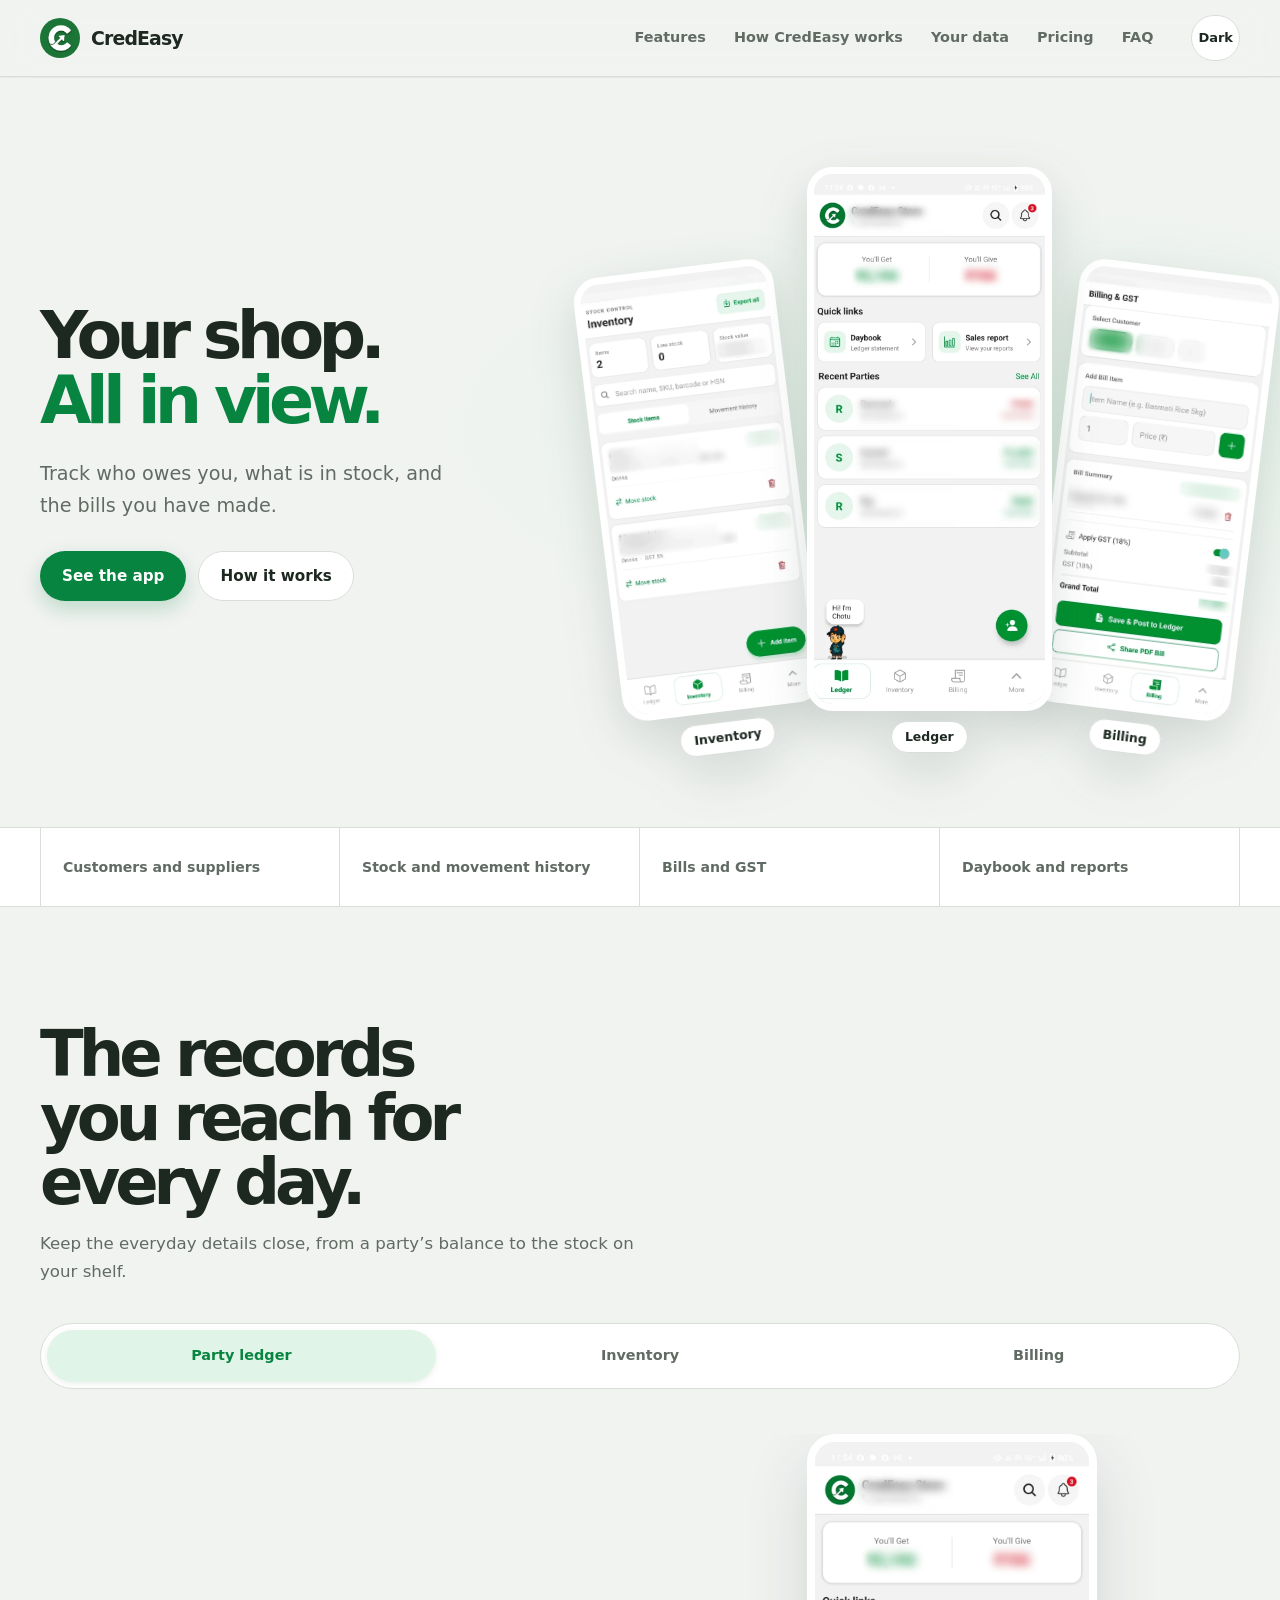
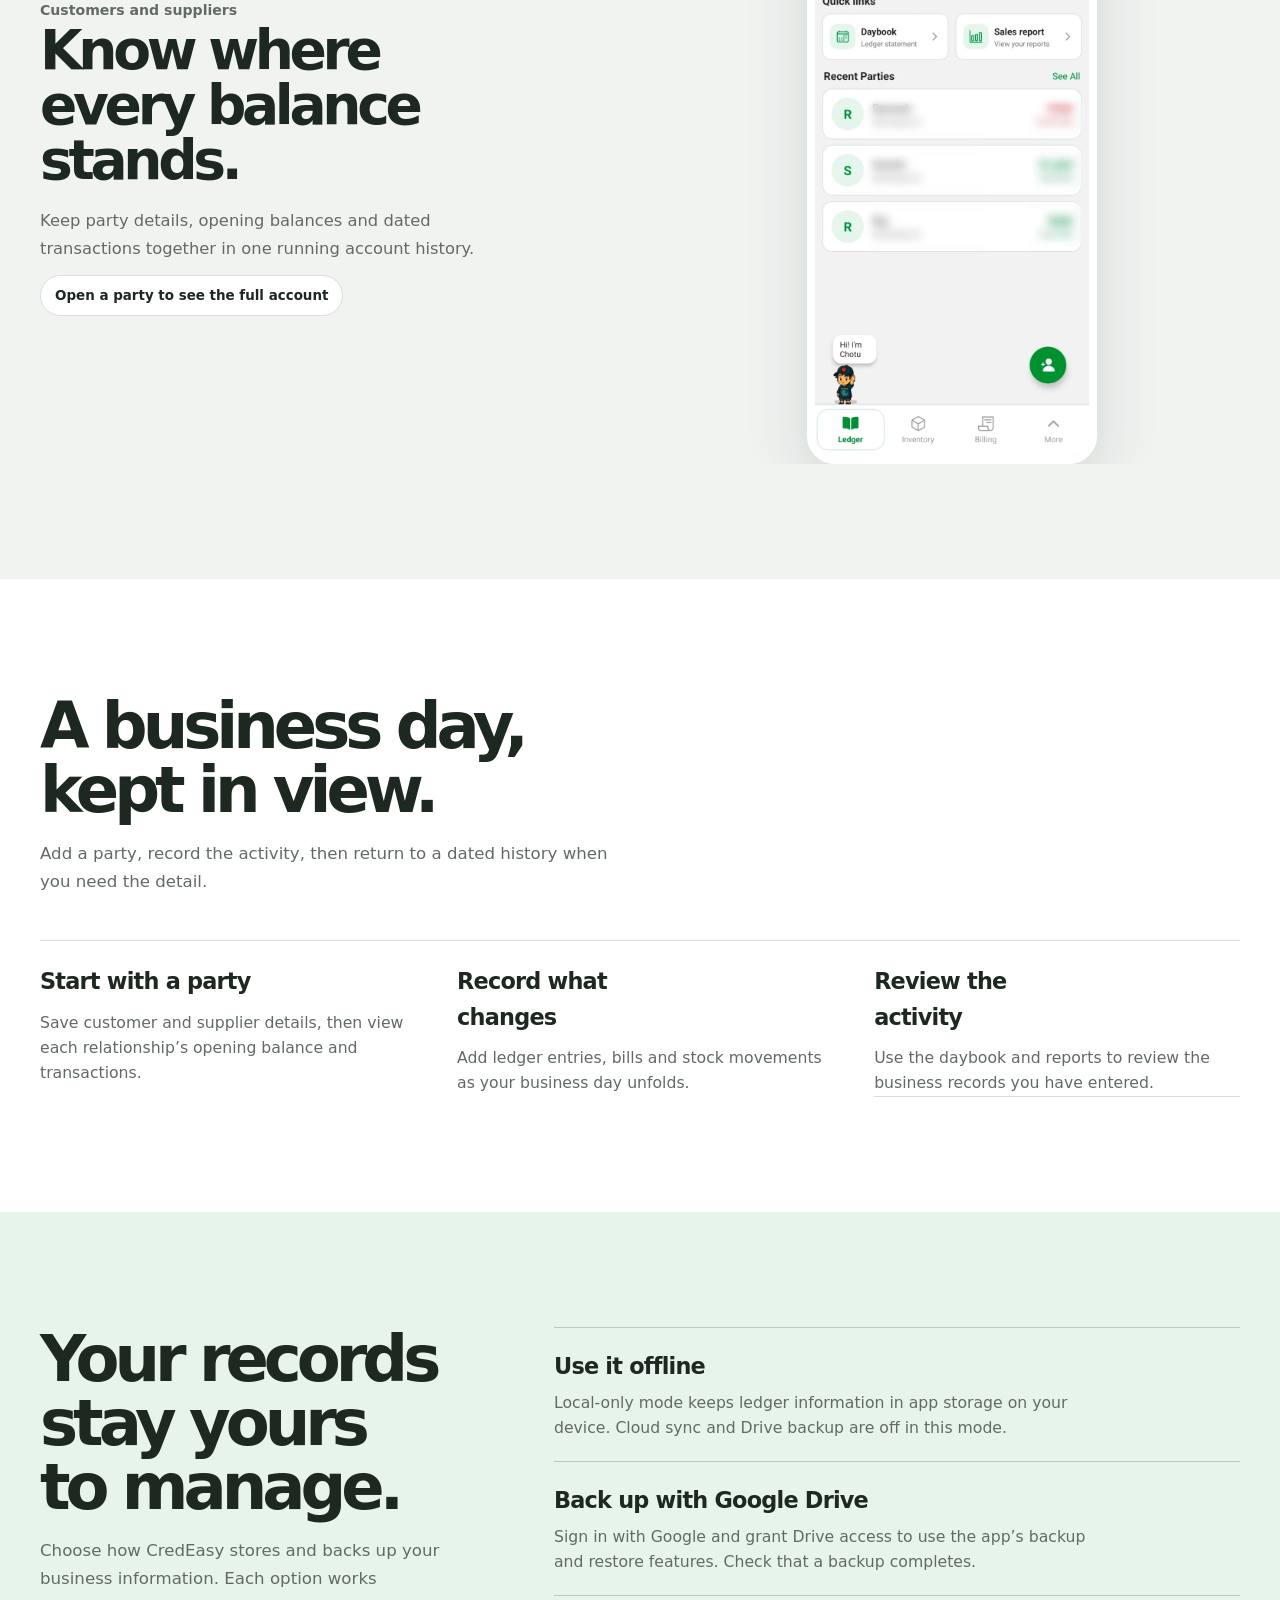
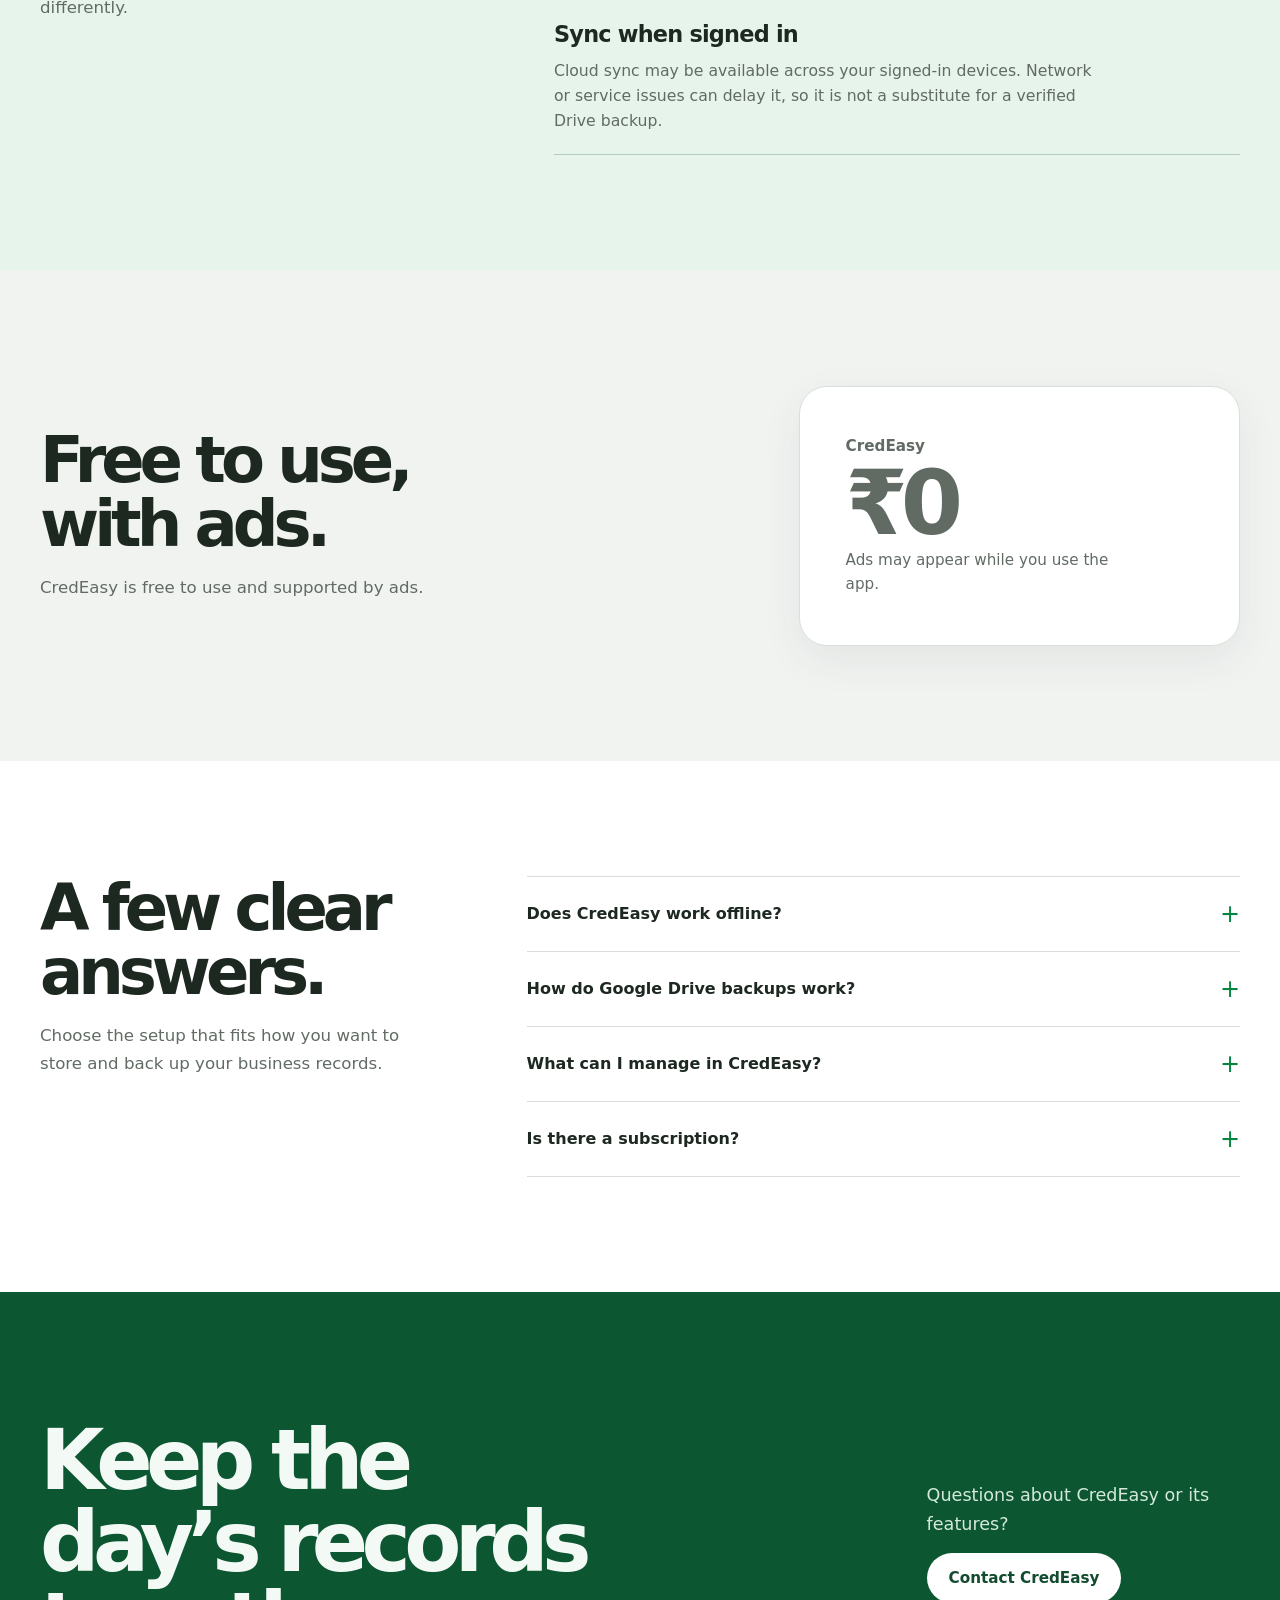
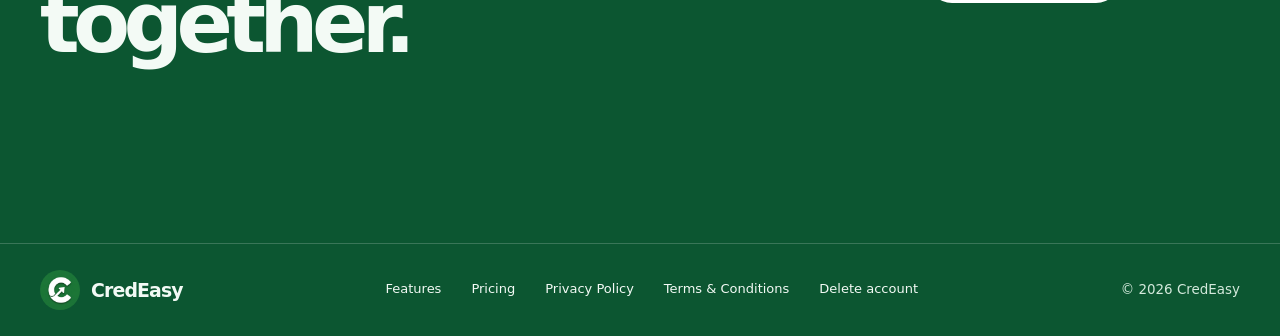
==== commit 2c3cb68e: "feat: update app services and operations docs Co-authored-by: Copilot <223556219+Copilot@users.norep" ====
--- a/website/index.html
+++ b/website/index.html
@@ -1529,6 +1529,7 @@
             <a href="#pricing">Pricing</a>
             <a href="privacy-policy.html">Privacy Policy</a>
             <a href="terms-and-conditions.html">Terms &amp; Conditions</a>
+            <a href="delete-account.html">Delete account</a>
           </nav>
           <span>&copy; 2026 CredEasy</span>
         </div>
